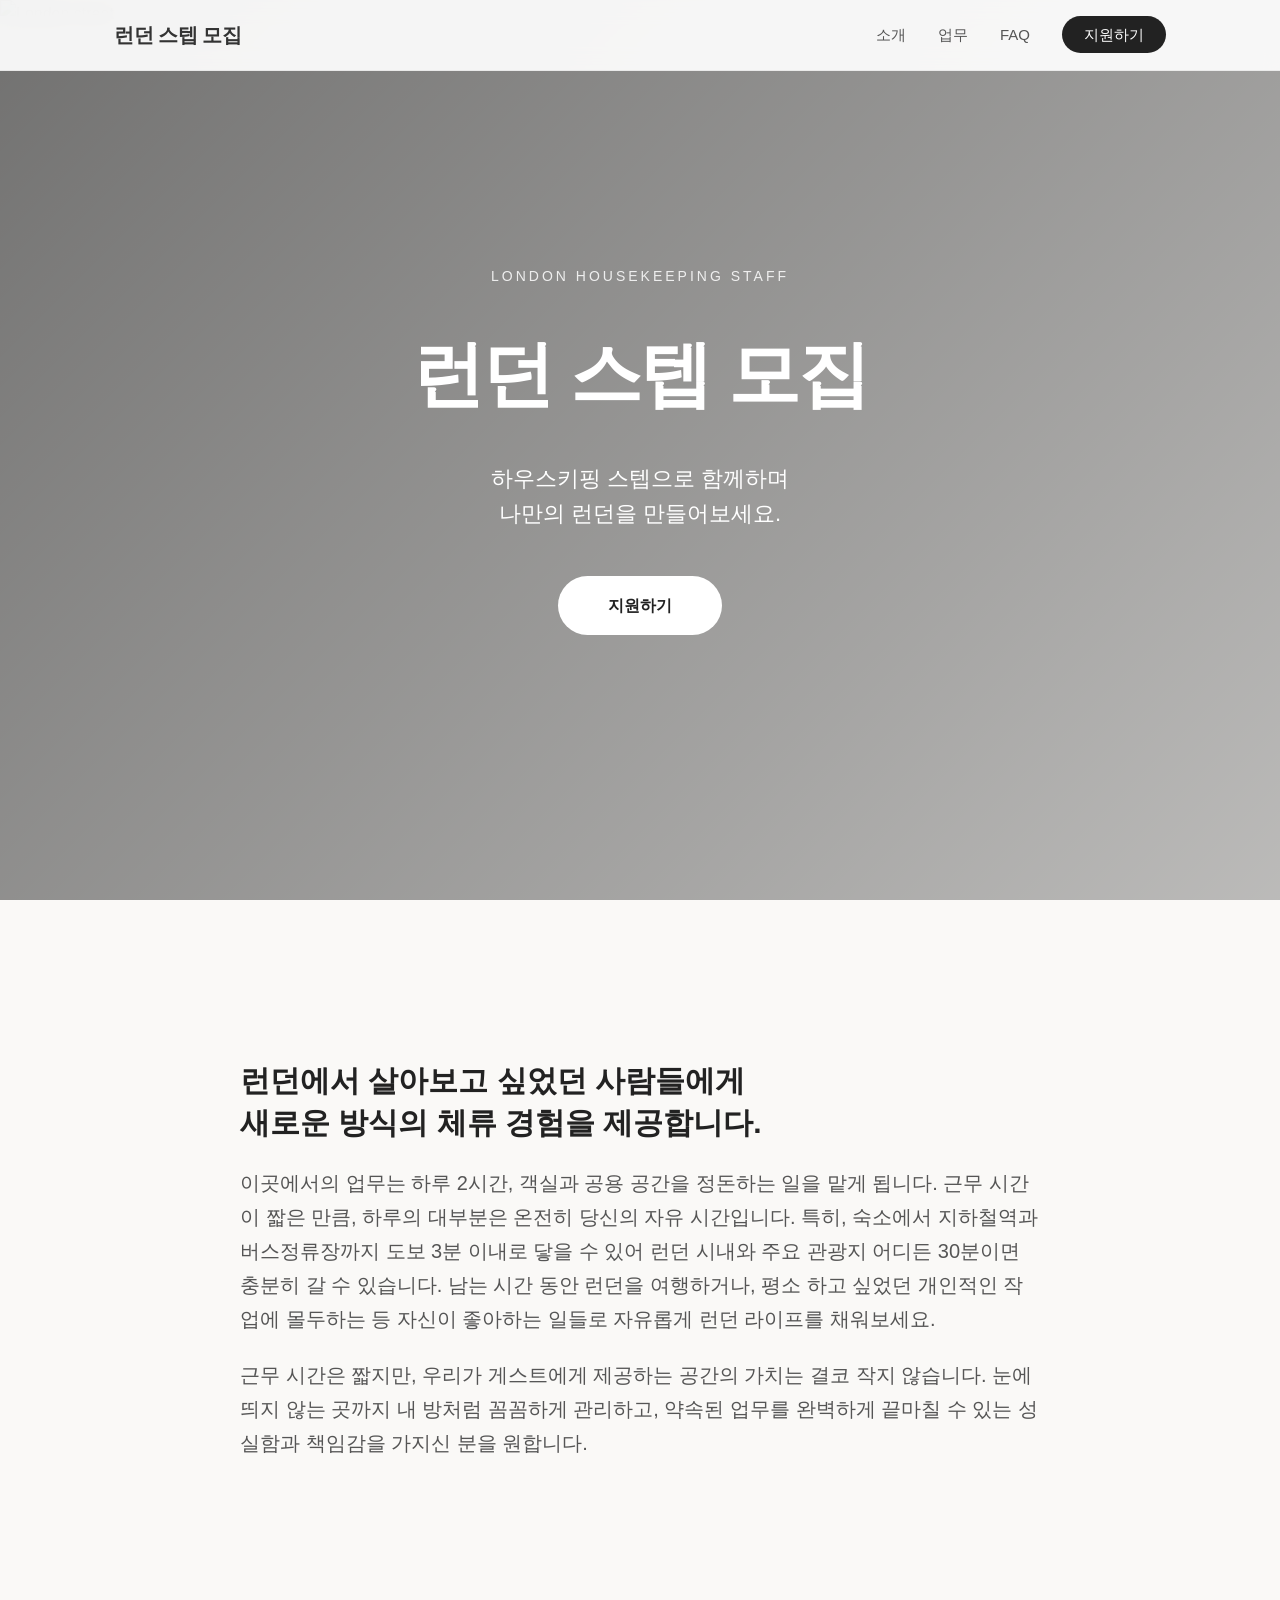
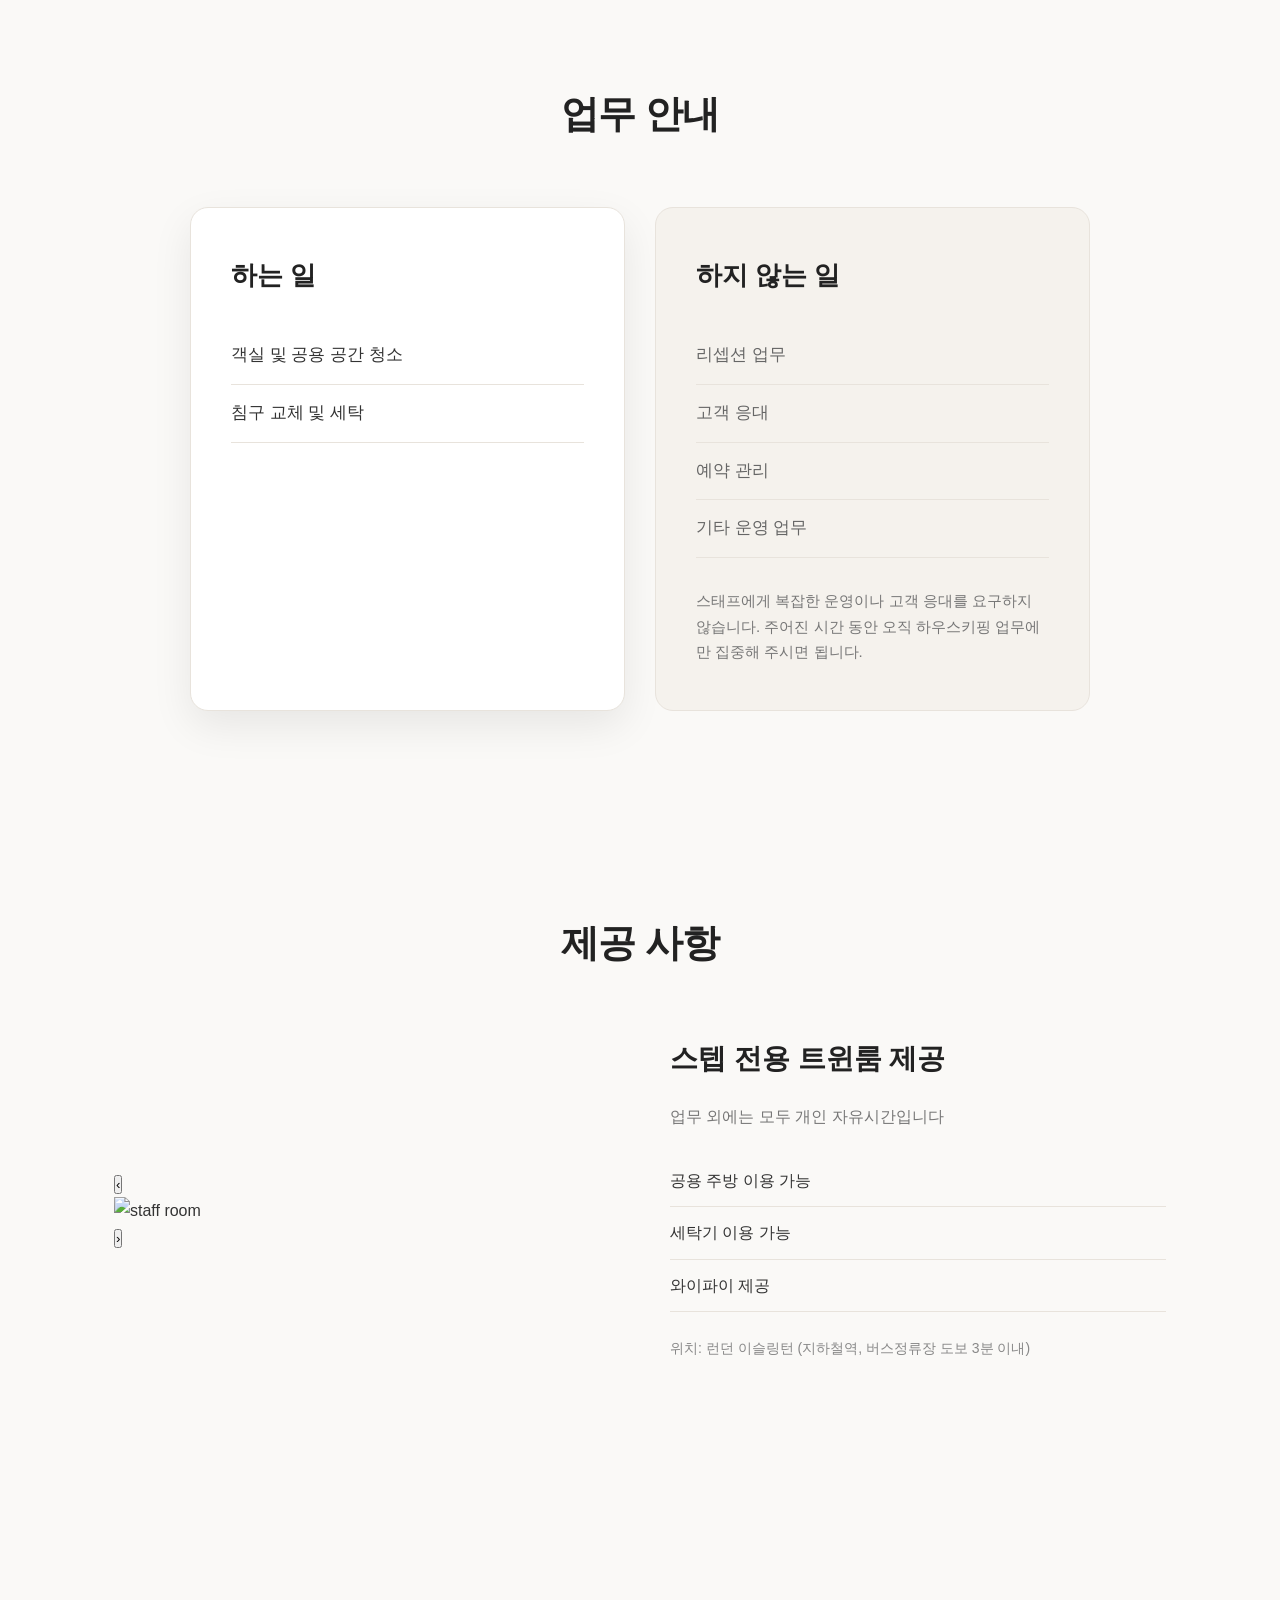
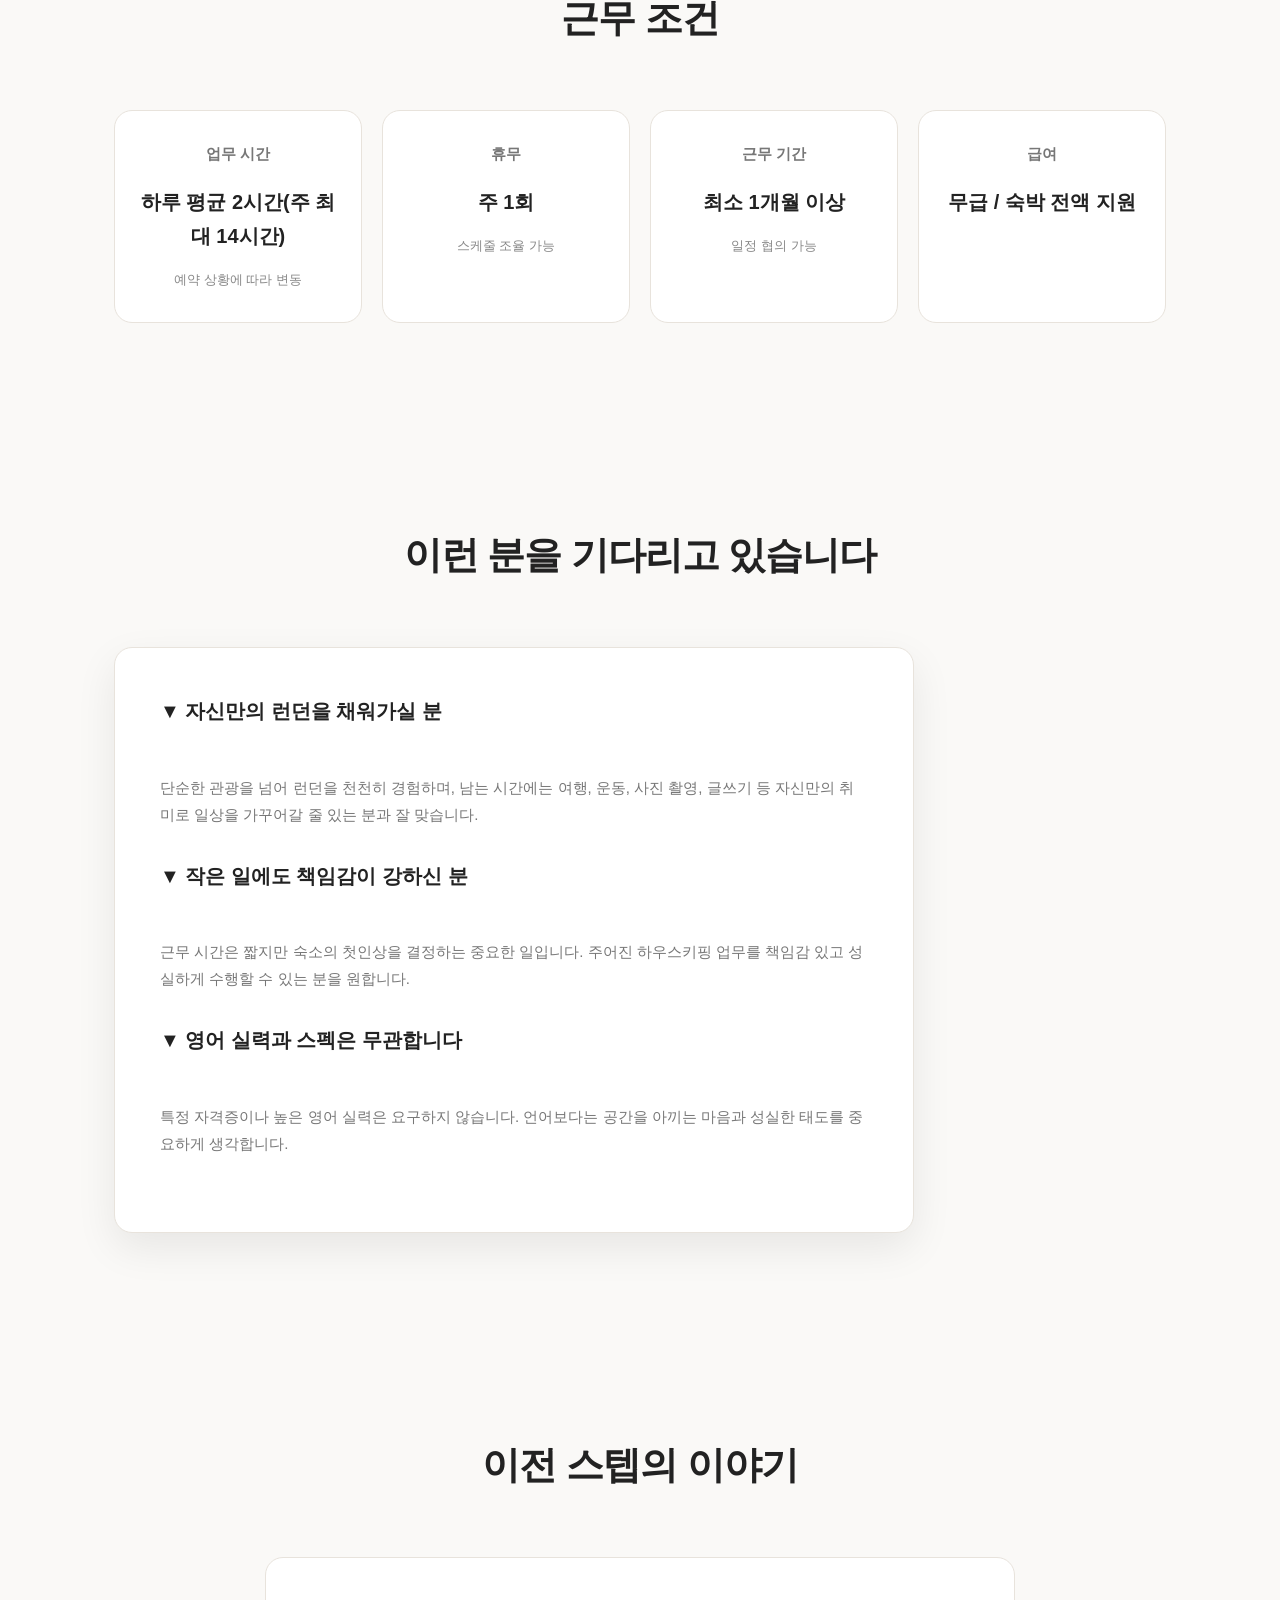
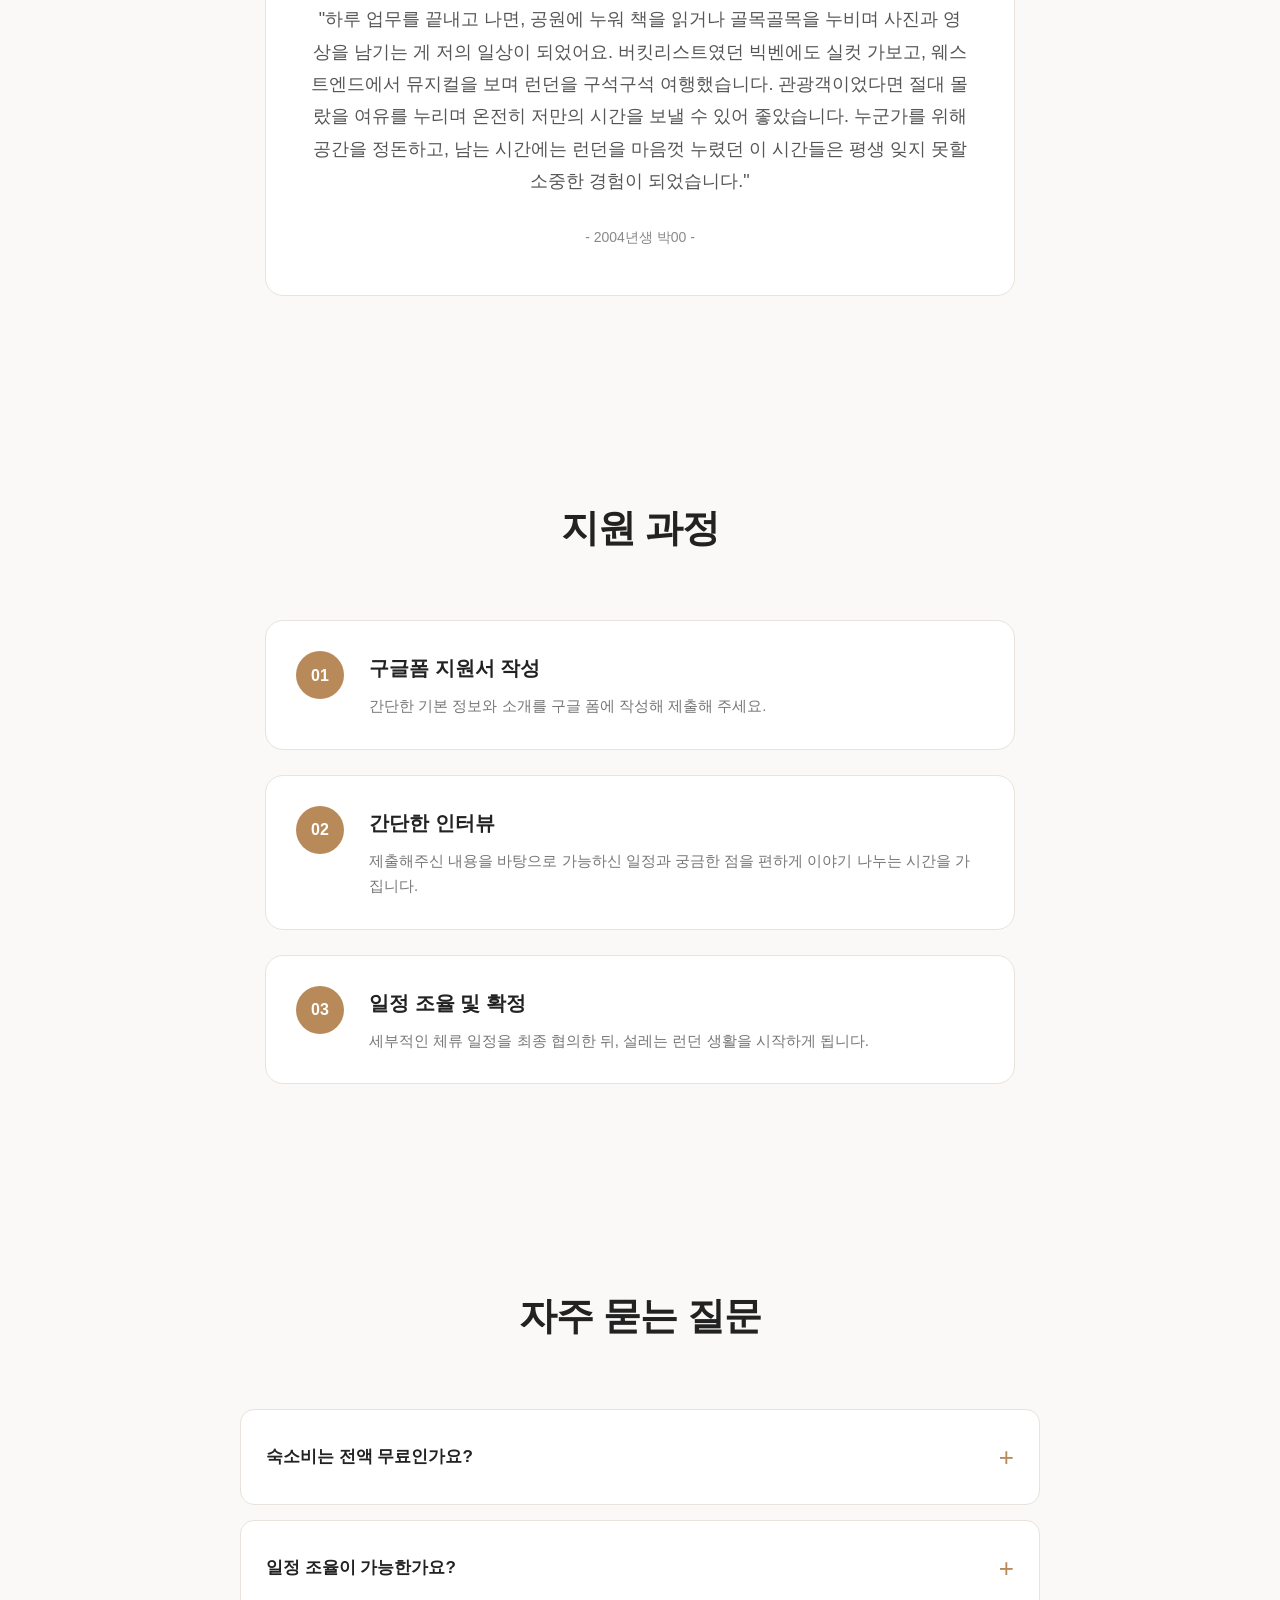
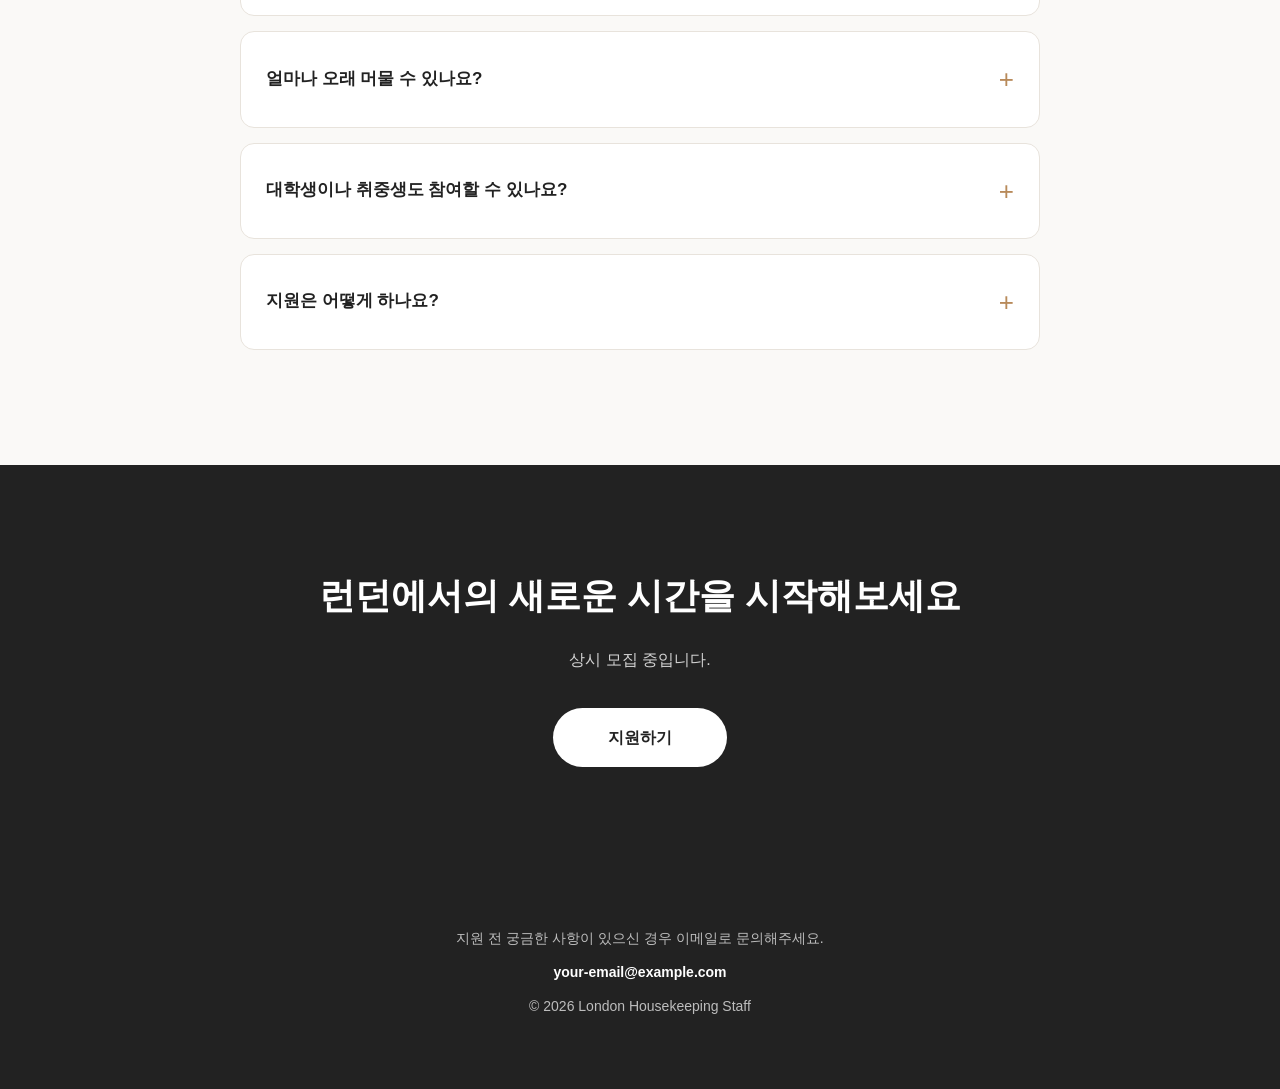
==== index.html @ 0bf5c9ce "Update index.html" ====
<!DOCTYPE html>
<html lang="ko">

<head>
    <meta charset="UTF-8">
    <meta name="viewport" content="width=device-width, initial-scale=1.0">

    <title>런던 스텝 모집 | London Housekeeping Staff</title>

    <meta name="description" content="런던 하우스키핑 스텝 모집. 숙박 걱정 없이 런던에서 살아가는 경험을 만들어보세요.">

    <link rel="stylesheet" href="styles.css">
</head>


<body>


<!-- Navigation -->
<nav class="navbar">

    <div class="nav-container">

        <div class="nav-logo">
            런던 스텝 모집
        </div>


        <ul class="nav-menu">

            <li>
                <a href="#about" class="nav-link">
                    소개
                </a>
            </li>

            <li>
                <a href="#work" class="nav-link">
                    업무
                </a>
            </li>

            <li>
                <a href="#faq" class="nav-link">
                    FAQ
                </a>
            </li>

            <li>
                <a href="#apply" class="nav-link cta-link">
                    지원하기
                </a>
            </li>

        </ul>

    </div>

</nav>





<!-- Hero Section -->

<section class="hero">


    <img 
        class="hero-image"
        src="https://images.unsplash.com/photo-1513635269975-59663e0ac1ad?auto=format&fit=crop&w=2000&q=80"
        alt="London street">


    <div class="hero-overlay"></div>


    <div class="hero-content">


        <p class="hero-label">
            LONDON HOUSEKEEPING STAFF
        </p>


        <h1 class="hero-title">
            런던 스텝 모집
        </h1>


        <p class="hero-subtitle">
            하우스키핑 스텝으로 함께하며<br>
            나만의 런던을 만들어보세요.
        </p>


        <a href="#apply" class="hero-button">
            지원하기
        </a>


    </div>


</section>







<!-- About Section -->

<section class="section about" id="about">


    <div class="container">


        <h2 class="section-title">
            
        </h2>


        <div class="about-text">


            <p>
                런던에서 살아보고 싶었던 사람들에게<br>
                새로운 방식의 체류 경험을 제공합니다.
            </p>


            <p>
                이곳에서의 업무는 하루 2시간, 객실과 공용 공간을 정돈하는 일을 맡게 됩니다. 근무 시간이 짧은 만큼, 하루의 대부분은 온전히 당신의 자유 시간입니다. 특히, 숙소에서 지하철역과 버스정류장까지 도보 3분 이내로 닿을 수 있어 런던 시내와 주요 관광지 어디든 30분이면 충분히 갈 수 있습니다. 남는 시간 동안 런던을 여행하거나, 평소 하고 싶었던 개인적인 작업에 몰두하는 등 자신이 좋아하는 일들로 자유롭게 런던 라이프를 채워보세요.
            </p>


            <p>
                근무 시간은 짧지만, 우리가 게스트에게 제공하는 공간의 가치는 결코 작지 않습니다. 눈에 띄지 않는 곳까지 내 방처럼 꼼꼼하게 관리하고, 약속된 업무를 완벽하게 끝마칠 수 있는 성실함과 책임감을 가지신 분을 원합니다.
            </p>


        </div>


    </div>


</section>





<!-- Work Section -->

<section class="section work" id="work">


    <div class="container">


        <h2 class="section-title">
            업무 안내
        </h2>



        <div class="work-compare">



            <!-- What you do -->


            <div class="work-box work-do">


                <h3>
                    하는 일
                </h3>


                <ul>


                    <li>
                        객실 및 공용 공간 청소
                    </li>


                    <li>
                        침구 교체 및 세탁
                    </li>


                </ul>




            </div>

           


            <!-- What you don't do -->


            <div class="work-box work-not">


                <h3>
                    하지 않는 일
                </h3>


                <ul>


                    <li>
                        리셉션 업무
                    </li>


                    <li>
                        고객 응대
                    </li>


                    <li>
                        예약 관리
                    </li>


                    <li>
                        기타 운영 업무
                    </li>


                </ul>


                <p class="work-description">
                    스태프에게 복잡한 운영이나 고객 응대를 요구하지 않습니다. 주어진 시간 동안 오직 하우스키핑 업무에만 집중해 주시면 됩니다.
                </p>


            </div>



        </div>



    </div>



</section>
<!-- Accommodation Section -->

<section class="section accommodation">


    <div class="container">


        <h2 class="section-title">
            제공 사항
        </h2>


        <div class="accommodation-content">


<div class="accommodation-slider">

<button class="slider-btn prev">
‹
</button>


<img 
id="room-image"
src="사진1"
alt="staff room">


<button class="slider-btn next">
›
</button>


</div>



            <div class="accommodation-info">


                <h3>
                    스텝 전용 트윈룸 제공
                </h3>


                <p>
                    업무 외에는 모두 개인 자유시간입니다
                </p>


                <ul>

                    <li>
                        공용 주방 이용 가능
                    </li>

                    <li>
                         세탁기 이용 가능
                    </li>

                    <li>
                         와이파이 제공
                    </li>

                
                </ul>


                <p class="location">
                    위치: 런던 이슬링턴
                    (지하철역, 버스정류장 도보 3분 이내)
                </p>


            </div>


        </div>


    </div>


</section>







<!-- Condition Section -->

<section class="section conditions">


    <div class="container">


        <h2 class="section-title">
            근무 조건
        </h2>


        <div class="condition-grid">



            <div class="condition-card">

                <h3>
                    업무 시간
                </h3>

                <p>
                    하루 평균 2시간(주 최대 14시간)
                </p>

                <span>
                    예약 상황에 따라 변동
                </span>

            </div>





            <div class="condition-card">

                <h3>
                    휴무
                </h3>

                <p>
                    주 1회
                </p>

                <span>
                    스케줄 조율 가능
                </span>

            </div>





            <div class="condition-card">

                <h3>
                   근무 기간
                </h3>

                <p>
                    최소 1개월 이상
                </p>

                <span>
                    일정 협의 가능
                </span>

            </div>





           





            <div class="condition-card">

                <h3>
                    급여
                </h3>

                <p>
                    무급 / 숙박 전액 지원
                </p>

                <span>
                
                </span>

            </div>



        </div>


    </div>


</section>








<!-- People Section -->

<section class="section people">


    <div class="container">


        <h2 class="section-title">
            이런 분을 기다리고 있습니다
        </h2>



 <div class="people-box">

    <p>
        <strong>▼ 자신만의 런던을 채워가실 분</strong><br>
        <span class="small-text">
            단순한 관광을 넘어 런던을 천천히 경험하며, 남는 시간에는 여행, 운동, 사진 촬영, 글쓰기 등 자신만의 취미로 일상을 가꾸어갈 줄 있는 분과 잘 맞습니다.
        </span>
    </p>


    <p>
        <strong>▼ 작은 일에도 책임감이 강하신 분</strong><br>
        <span class="small-text">
            근무 시간은 짧지만 숙소의 첫인상을 결정하는 중요한 일입니다. 주어진 하우스키핑 업무를 책임감 있고 성실하게 수행할 수 있는 분을 원합니다.
        </span>
    </p>


    <p>
        <strong>▼ 영어 실력과 스펙은 무관합니다</strong><br>
        <span class="small-text">
            특정 자격증이나 높은 영어 실력은 요구하지 않습니다. 언어보다는 공간을 아끼는 마음과 성실한 태도를 중요하게 생각합니다.
        </span>
    </p>

</div>


</section>







<!-- Review Section -->

<section class="section review">


    <div class="container">


        <h2 class="section-title">
            이전 스텝의 이야기
        </h2>



        <div class="review-card">


            <p>
              "하루 업무를 끝내고 나면, 공원에 누워 책을 읽거나 골목골목을 누비며 사진과 영상을 남기는 게 저의 일상이 되었어요.

버킷리스트였던 빅벤에도 실컷 가보고, 웨스트엔드에서 뮤지컬을 보며 런던을 구석구석 여행했습니다. 관광객이었다면 절대 몰랐을 여유를 누리며 온전히 저만의 시간을 보낼 수 있어 좋았습니다.

누군가를 위해 공간을 정돈하고, 남는 시간에는 런던을 마음껏 누렸던 이 시간들은 평생 잊지 못할 소중한 경험이 되었습니다."
            </p>


            <span>
                - 2004년생 박00 -
            </span>


        </div>


    </div>


</section>







<!-- Process Section -->

<section class="section process">


    <div class="container">


        <h2 class="section-title">
            지원 과정
        </h2>



        <div class="process-grid">



            <div class="process-card">


                <span>
                    01
                </span>
                <div class="process-content">



                <h3>
                    구글폼 지원서 작성
                </h3>


                <p>
                    간단한 기본 정보와 소개를 구글 폼에 작성해 제출해 주세요.
                </p>


            </div>
    </div>





            <div class="process-card">


                <span>
                    02
                </span>
                 <div class="process-content">


                <h3>
                    간단한 인터뷰 
                </h3>


                <p>
                    제출해주신 내용을 바탕으로 가능하신 일정과 궁금한 점을 편하게 이야기 나누는 시간을 가집니다.
                </p>


            </div>
            </div>
                





            <div class="process-card">


                <span>
                    03
                </span>
                 <div class="process-content">


                <h3>
                    일정 조율 및 확정
                </h3>


                <p>
                    세부적인 체류 일정을 최종 협의한 뒤, 설레는 런던 생활을 시작하게 됩니다.
                </p>


            </div>
        </div>


    </div>


</section>








<!-- FAQ Section -->

<section class="section faq" id="faq">


    <div class="container">


        <h2 class="section-title">
            자주 묻는 질문
        </h2>



        <div class="faq-container">



            <div class="faq-item">

                <div class="faq-question">

                    <h3>
                        숙소비는 전액 무료인가요?
                    </h3>

                    <span>
                        +
                    </span>

                </div>


                <div class="faq-answer">

                    <p>
                        네 숙박비와 공과감은 전액 무료이며, 이와 관련된 추가 비용은 발생하지 않습니다.
                    </p>

                </div>

            </div>






            <div class="faq-item">

                <div class="faq-question">

                    <h3>
                        일정 조율이 가능한가요?
                    </h3>

                    <span>
                        +
                    </span>

                </div>


                <div class="faq-answer">

                    <p>
                        가능합니다.
                        간단한 인터뷰 과정에서 논의될 예정입니다.
                    </p>

                </div>

            </div>






            <div class="faq-item">

                <div class="faq-question">

                    <h3>
                        얼마나 오래 머물 수 있나요?
                    </h3>

                    <span>
                        +
                    </span>

                </div>


                <div class="faq-answer">

                    <p>
                        최소 1개월 이상이며,
                        일정에 따라 협의 가능합니다.
                    </p>

                </div>

            </div>






            <div class="faq-item">

                <div class="faq-question">

                    <h3>
                        대학생이나 취중생도 참여할 수 있나요?
                    </h3>

                    <span>
                        +
                    </span>

                </div>


                <div class="faq-answer">

                    <p>
                        네, 영국을 방문하는 것에 문제가 없는 사람이면 모두 가능합니다.
                    </p>

                </div>

            </div>






            <div class="faq-item">

                <div class="faq-question">

                    <h3>
                        지원은 어떻게 하나요?
                    </h3>

                    <span>
                        +
                    </span>

                </div>


                <div class="faq-answer">

                    <p>
                        구글폼 작성 후 간단한 인터뷰를 진행합니다.
                    </p>

                </div>

            </div>



        </div>


    </div>


</section>








<!-- Apply Section -->

<section class="section apply" id="apply">


    <div class="container">


        <h2>
            런던에서의 새로운 시간을 시작해보세요
        </h2>


        <p>
            상시 모집 중입니다.
        </p>


        <a href="구글폼링크" class="apply-button">
            지원하기
        </a>


    </div>


</section>








<!-- Contact Footer -->


<footer class="footer">


    <div class="container">


        <p>
            지원 전 궁금한 사항이 있으신 경우
            이메일로 문의해주세요.
        </p>


        <p class="email">
            your-email@example.com
        </p>


        <p class="copyright">
            © 2026 London Housekeeping Staff
        </p>


    </div>


</footer>




<script src="script.js"></script>


</body>

</html>
---- styles.css ----
/* =====================
   ROOT
===================== */

:root {

    --primary:#222222;
    --secondary:#ffffff;
    --background:#faf9f7;
    --text:#333333;
    --text-light:#777777;

    --accent:#b88a5a;
    --accent-light:#eadbc9;

    --border:#e8e3dc;

    --radius:18px;

    --shadow:
    0 15px 40px rgba(0,0,0,0.08);

    --container:1100px;

}



* {

    margin:0;
    padding:0;
    box-sizing:border-box;

}



html {

    scroll-behavior:smooth;

}



body {

    font-family:
    "Pretendard",
    "Noto Sans KR",
    Arial,
    sans-serif;

    color:var(--text);

    background:var(--background);

    line-height:1.7;

}



img {

    width:100%;

    display:block;

}



a {

    text-decoration:none;

    color:inherit;

}



ul {

    list-style:none;

}







/* =====================
   CONTAINER
===================== */


.container {

    width:100%;

    max-width:var(--container);

    margin:auto;

    padding:
    0 24px;

}



.section {

    padding:
    100px 0;

}







/* =====================
   NAVIGATION
===================== */


.navbar {

    position:fixed;

    top:0;

    left:0;

    width:100%;

    z-index:1000;

    background:
    rgba(255,255,255,0.92);

    backdrop-filter:
    blur(10px);

    border-bottom:
    1px solid rgba(0,0,0,0.05);

}



.nav-container {

    max-width:var(--container);

    margin:auto;

    padding:
    18px 24px;

    display:flex;

    justify-content:space-between;

    align-items:center;

}



.nav-logo {

    font-size:
    20px;

    font-weight:
    700;

    letter-spacing:-0.5px;

}



.nav-menu {

    display:flex;

    align-items:center;

    gap:32px;

}



.nav-link {

    font-size:
    15px;

    color:#555;

}



.cta-link {

    background:
    var(--primary);

    color:white;

    padding:
    10px 22px;

    border-radius:
    30px;

}







/* =====================
   HERO
===================== */


.hero {

    height:
    100vh;

    min-height:
    650px;

    position:relative;

    display:flex;

    align-items:center;

    justify-content:center;

    overflow:hidden;

}



.hero-image {

    position:absolute;

    inset:0;

    object-fit:cover;

}



.hero-overlay {

    position:absolute;

    inset:0;

    background:
    linear-gradient(
    135deg,
    rgba(0,0,0,0.55),
    rgba(0,0,0,0.25)
    );

}



.hero-content {

    position:relative;

    z-index:2;

    text-align:center;

    color:white;

    max-width:800px;

    padding:0 20px;

    animation:
    fadeUp 1s ease;

}



.hero-label {

    font-size:
    14px;

    letter-spacing:
    3px;

    margin-bottom:
    25px;

    opacity:
    .85;

}



.hero-title {

    font-size:
    clamp(42px,6vw,72px);

    font-weight:
    800;

    letter-spacing:
    -2px;

    margin-bottom:
    25px;

}



.hero-subtitle {

    font-size:
    22px;

    line-height:
    1.6;

    margin-bottom:
    45px;

}



.hero-button {

    display:inline-block;

    background:white;

    color:#222;

    padding:
    16px 50px;

    border-radius:
    40px;

    font-weight:
    700;

}



.hero-button:hover {

    transform:
    translateY(-3px);

}







/* =====================
   SECTION TITLE
===================== */


.section-title {

    text-align:center;

    font-size:
    38px;

    letter-spacing:
    -1px;

    margin-bottom:
    60px;

    color:var(--primary);

}







/* =====================
   ABOUT
===================== */


.about {

    text-align:left;

}



.about-text {

    max-width:
    800px;

    margin:auto;

}



.about-text p {

    font-size:
    20px;

    margin-bottom:
    22px;

    color:#555;

}



.about-text p:first-child {

    font-size:
    30px;

    font-weight:
    700;

    color:
    var(--primary);
    line-height:1.4;

}







/* =====================
   ANIMATION
===================== */


.hidden {

    opacity:0;

    transform:
    translateY(30px);

}



.show {

    opacity:1;

    transform:
    translateY(0);

}



@keyframes fadeUp {

    from {

        opacity:0;

        transform:
        translateY(25px);

    }


    to {

        opacity:1;

        transform:
        translateY(0);

    }

}

/* =====================
   WORK SECTION
===================== */

.work-compare {

    display:grid;

    grid-template-columns:1fr 1fr;

    gap:30px;

    max-width:900px;

    margin:0 auto;

}


.work-box {

    padding:45px 40px;

    border-radius:var(--radius);

    background:white;

    border:1px solid var(--border);

}


.work-box h3 {

    font-size:26px;

    margin-bottom:30px;

    color:var(--primary);

}


.work-box ul {

    margin-bottom:30px;

}


.work-box li {

    padding:14px 0;

    font-size:17px;

    border-bottom:1px solid var(--border);

}


.work-description {

    color:var(--text-light);

    font-size:15px;

}


/* 하는 일 */

.work-do {

    box-shadow:var(--shadow);

}


/* 하지 않는 일 */

.work-not {

    background:#f5f2ed;

}



.work-not li {

    color:#666;

}





/* =====================
   BENEFITS SECTION
===================== */


.benefit-grid {

    display:grid;

    grid-template-columns:repeat(3,1fr);

    gap:25px;

    max-width:1000px;

    margin:auto;

}



.benefit-card {

    background:white;

    padding:35px 30px;

    border-radius:var(--radius);

    border:1px solid var(--border);

    transition:.3s ease;

}



.benefit-card:hover {

    transform:translateY(-5px);

    box-shadow:var(--shadow);

}



.benefit-card h3 {

    font-size:22px;

    margin-bottom:15px;

    color:var(--primary);

}



.benefit-card p {

    color:var(--text-light);

    font-size:15px;

}





/* =====================
   ACCOMMODATION
===================== */


.accommodation-content {

    display:grid;

    grid-template-columns:1fr 1fr;

    gap:60px;

    align-items:center;

}



.accommodation-image {

    overflow:hidden;

    border-radius:var(--radius);

}



.accommodation-image img {

    aspect-ratio:1/0.8;

    object-fit:cover;

}



.accommodation-info h3 {

    font-size:28px;

    margin-bottom:20px;

    color:var(--primary);

}



.accommodation-info p {

    color:var(--text-light);

    margin-bottom:25px;

}



.accommodation-info ul li {

    padding:12px 0;

    border-bottom:1px solid var(--border);

    font-size:16px;

}



.accommodation-info .location {

    margin-top:25px;

    font-size:14px;

    color:#888;

}





/* =====================
   CONDITIONS
===================== */


.condition-grid {

    display:grid;

    grid-template-columns:repeat(4,1fr);

    gap:20px;

}



.condition-card {

    background:white;

    border:1px solid var(--border);

    border-radius:var(--radius);

    padding:30px 20px;

    text-align:center;

}



.condition-card h3 {

    font-size:15px;

    color:#777;

    margin-bottom:18px;

}



.condition-card p {

    font-size:20px;

    font-weight:700;

    color:var(--primary);

    margin-bottom:12px;

}



.condition-card span {

    font-size:13px;

    color:#888;

}
/* =====================
   PEOPLE SECTION
===================== */

.people {
    text-align:left;
}

.people-box {

    max-width:800px;

    margin:0;

    background:white;

    padding:45px;

    border-radius:var(--radius);

    border:1px solid var(--border);

    box-shadow:var(--shadow);

    text-align:left;

}


.people-box p {

    font-size:18px;

    margin-bottom:20px;

    color:#555;

}


.people-box .small {

    font-size:14px;

    color:#888;

}

.people-note {

    margin-top:35px;

    color:var(--text-light);

    font-size:15px;

}



@media(max-width:768px){


    .people-list p {

        padding:18px 20px;

        font-size:16px;

    }


}
/* =====================
   PEOPLE TEXT STYLE
===================== */

.people-box strong {

    display:block;

    font-size:20px;

    font-weight:700;

    color:var(--primary);

    margin-bottom:12px;

}


.people-box p {

    margin-bottom:30px;

    line-height:1.8;

}


.people-box .small-text {

    display:block;

    font-size:15px;

    color:var(--text-light);

    line-height:1.8;

}



@media(max-width:768px){


    .people-box strong {

        font-size:18px;

    }


    .people-box .small-text {

        font-size:14px;

    }


}




/* =====================
   MOBILE
===================== */


/* =====================
   MOBILE OPTIMIZATION
===================== */

@media(max-width:768px){


    /* 전체 여백 조정 */

    .section {

        padding:70px 0;

    }


    .container {

        padding:0 20px;

    }



    /* 네비게이션 */

    .nav-container {

        padding:15px 20px;

    }


    .nav-logo {

        font-size:17px;

    }


    .nav-menu {

        gap:12px;

    }


    .nav-link {

        display:none;

    }


    .cta-link {

        display:block;

        padding:9px 18px;

        font-size:14px;

    }




    /* HERO */

    .hero {

        min-height:600px;

        height:90vh;

    }


    .hero-content {

        padding:0 20px;

    }


    .hero-label {

        font-size:11px;

        letter-spacing:2px;

        margin-bottom:18px;

    }


    .hero-title {

        font-size:42px;

        letter-spacing:-1px;

        margin-bottom:20px;

    }


    .hero-subtitle {

        font-size:17px;

        line-height:1.6;

        margin-bottom:35px;

    }


    .hero-button {

        padding:14px 40px;

    }




    /* SECTION TITLE */

    .section-title {

        font-size:28px;

        margin-bottom:40px;

    }





    /* ABOUT */

    .about-text p {

        font-size:17px;

        margin-bottom:18px;

    }


    .about-text p:first-child {

        font-size:23px;

    }





    /* WORK */

    .work-compare {

        grid-template-columns:1fr;

        gap:20px;

    }


    .work-box {

        padding:30px 22px;

    }


    .work-box h3 {

        font-size:22px;

        margin-bottom:20px;

    }


    .work-box li {

        font-size:15px;

        padding:12px 0;

    }




    /* 제공사항 / 숙소 */

    .accommodation-content {

        grid-template-columns:1fr;

        gap:30px;

    }


    .accommodation-info h3 {

        font-size:23px;

    }


    .accommodation-info p {

        font-size:15px;

    }



    .accommodation-info ul li {

        font-size:15px;

    }




    /* 근무 조건 */

    .condition-grid {

        grid-template-columns:1fr;

        gap:15px;

    }


    .condition-card {

        padding:25px 20px;

    }


    .condition-card p {

        font-size:18px;

    }

   @media(max-width:768px){

    .about-text p:first-child {

        font-size:24px;

    }


    .people-box {

        padding:30px 25px;

    }

}




    /* 이런 분과 잘 맞아요 */

    .people-box {

        padding:30px 22px;

    }


    .people-box p {

        font-size:16px;

        margin-bottom:16px;

    }


    .people-box .small {

        font-size:13px;

    }




    /* 이전 스텝 이야기 */

    .review-card {

        padding:30px 22px;

    }


    .review-card p {

        font-size:15px;

    }





    /* 지원 과정 */

    .process-grid {

        gap:18px;

    }


    .process-card {

        padding:22px;

        gap:15px;

    }


    .process-card > span {

        width:38px;

        height:38px;

        font-size:12px;

    }


    .process-content h3 {

        font-size:17px;

    }


    .process-content p {

        font-size:14px;

    }





    /* FAQ */

    .faq-question {

        padding:18px;

    }


    .faq-question h3 {

        font-size:15px;

    }


    .faq-answer p {

        font-size:14px;

        padding:0 18px 18px;

    }





    /* 지원 */

    .apply h2 {

        font-size:26px;

    }


    .apply-button {

        padding:14px 45px;

    }





    /* FOOTER */

    .footer {

        padding:45px 0;

    }


}






/* =====================
   REVIEW
===================== */


.review-card {

    max-width:750px;

    margin:auto;

    background:white;

    padding:45px;

    border-radius:var(--radius);

    border:1px solid var(--border);

    text-align:center;

}



.review-card p {

    font-size:18px;

    line-height:1.8;

    color:#555;

    margin-bottom:25px;

}



.review-card span {

    color:#888;

    font-size:14px;

}





/* =====================
   PROCESS
===================== */


.process-grid {

    max-width:750px;

    margin:auto;

    display:flex;

    flex-direction:column;

    gap:25px;

}



.process-card {

    display:flex;

    align-items:flex-start;

    gap:25px;

    padding:30px;

    background:white;

    border:1px solid var(--border);

    border-radius:var(--radius);

}



.process-card > span {

    width:48px;

    height:48px;

    flex-shrink:0;

    border-radius:50%;

    background:var(--accent);

    color:white;

    display:flex;

    align-items:center;

    justify-content:center;

    font-weight:700;

}



.process-content h3 {

    font-size:20px;

    margin-bottom:8px;

    color:var(--primary);

}



.process-content p {

    color:var(--text-light);

    font-size:15px;

}





/* =====================
   FAQ
===================== */


.faq-container {

    max-width:800px;

    margin:auto;

}



.faq-item {

    background:white;

    border:1px solid var(--border);

    border-radius:14px;

    margin-bottom:15px;

    overflow:hidden;

}



.faq-question {

    display:flex;

    justify-content:space-between;

    align-items:center;

    padding:25px;

    cursor:pointer;

}



.faq-question h3 {

    font-size:17px;

    font-weight:600;

    color:var(--primary);

}



.faq-question span {

    font-size:26px;

    color:var(--accent);

    transition:.3s ease;

}



.faq-item.active .faq-question span {

    transform:rotate(45deg);

}



.faq-answer {

    max-height:0;

    overflow:hidden;

    transition:max-height .35s ease;

}



.faq-answer p {

    padding:0 25px 25px;

    color:var(--text-light);

    font-size:15px;

    line-height:1.7;

}



.faq-item.active .faq-answer {

    max-height:200px;

}





/* =====================
   APPLY
===================== */


.apply {

    background:#222;

    color:white;

    text-align:center;

}



.apply h2 {

    font-size:36px;

    margin-bottom:20px;

}



.apply p {

    margin-bottom:35px;

    color:rgba(255,255,255,.8);

}



.apply-button {

    display:inline-block;

    background:white;

    color:#222;

    padding:16px 55px;

    border-radius:40px;

    font-weight:700;

    transition:.3s ease;

}



.apply-button:hover {

    transform:translateY(-3px);

}





/* =====================
   FOOTER
===================== */


.footer {

    background:#222;

    color:white;

    text-align:center;

    padding:60px 0;

}



.footer p {

    color:rgba(255,255,255,.7);

    font-size:14px;

    margin-bottom:10px;

}



.footer .email {

    color:white;

    font-weight:600;

}





/* =====================
   MOBILE
===================== */


@media(max-width:768px){


    .people-list p {

        font-size:17px;

    }



    .review-card {

        padding:30px 22px;

    }



    .review-card p {

        font-size:16px;

    }



    .process-card {

        padding:22px;

        gap:16px;

    }



    .process-card > span {

        width:40px;

        height:40px;

        font-size:13px;

    }



    .process-content h3 {

        font-size:17px;

    }



    .faq-question {

        padding:20px;

    }



    .faq-question h3 {

        font-size:15px;

    }



    .apply h2 {

        font-size:28px;

    }


}
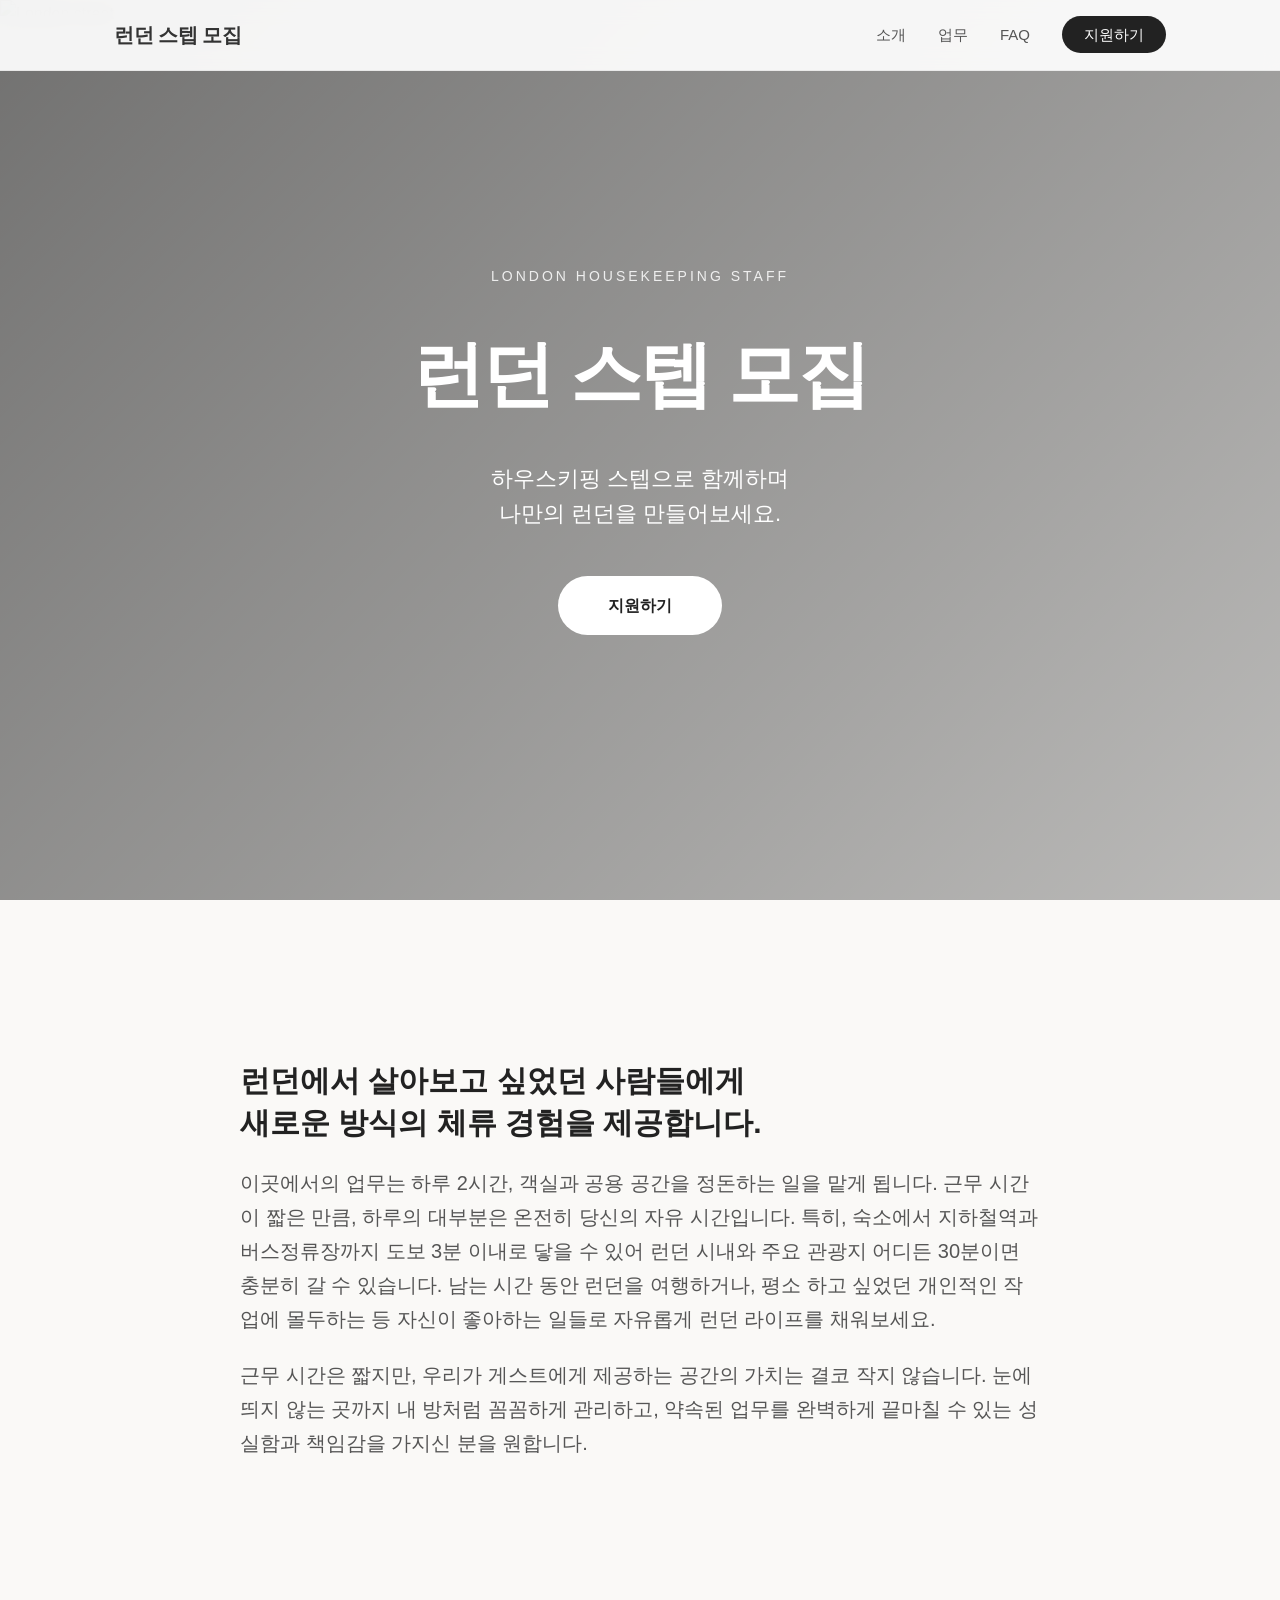
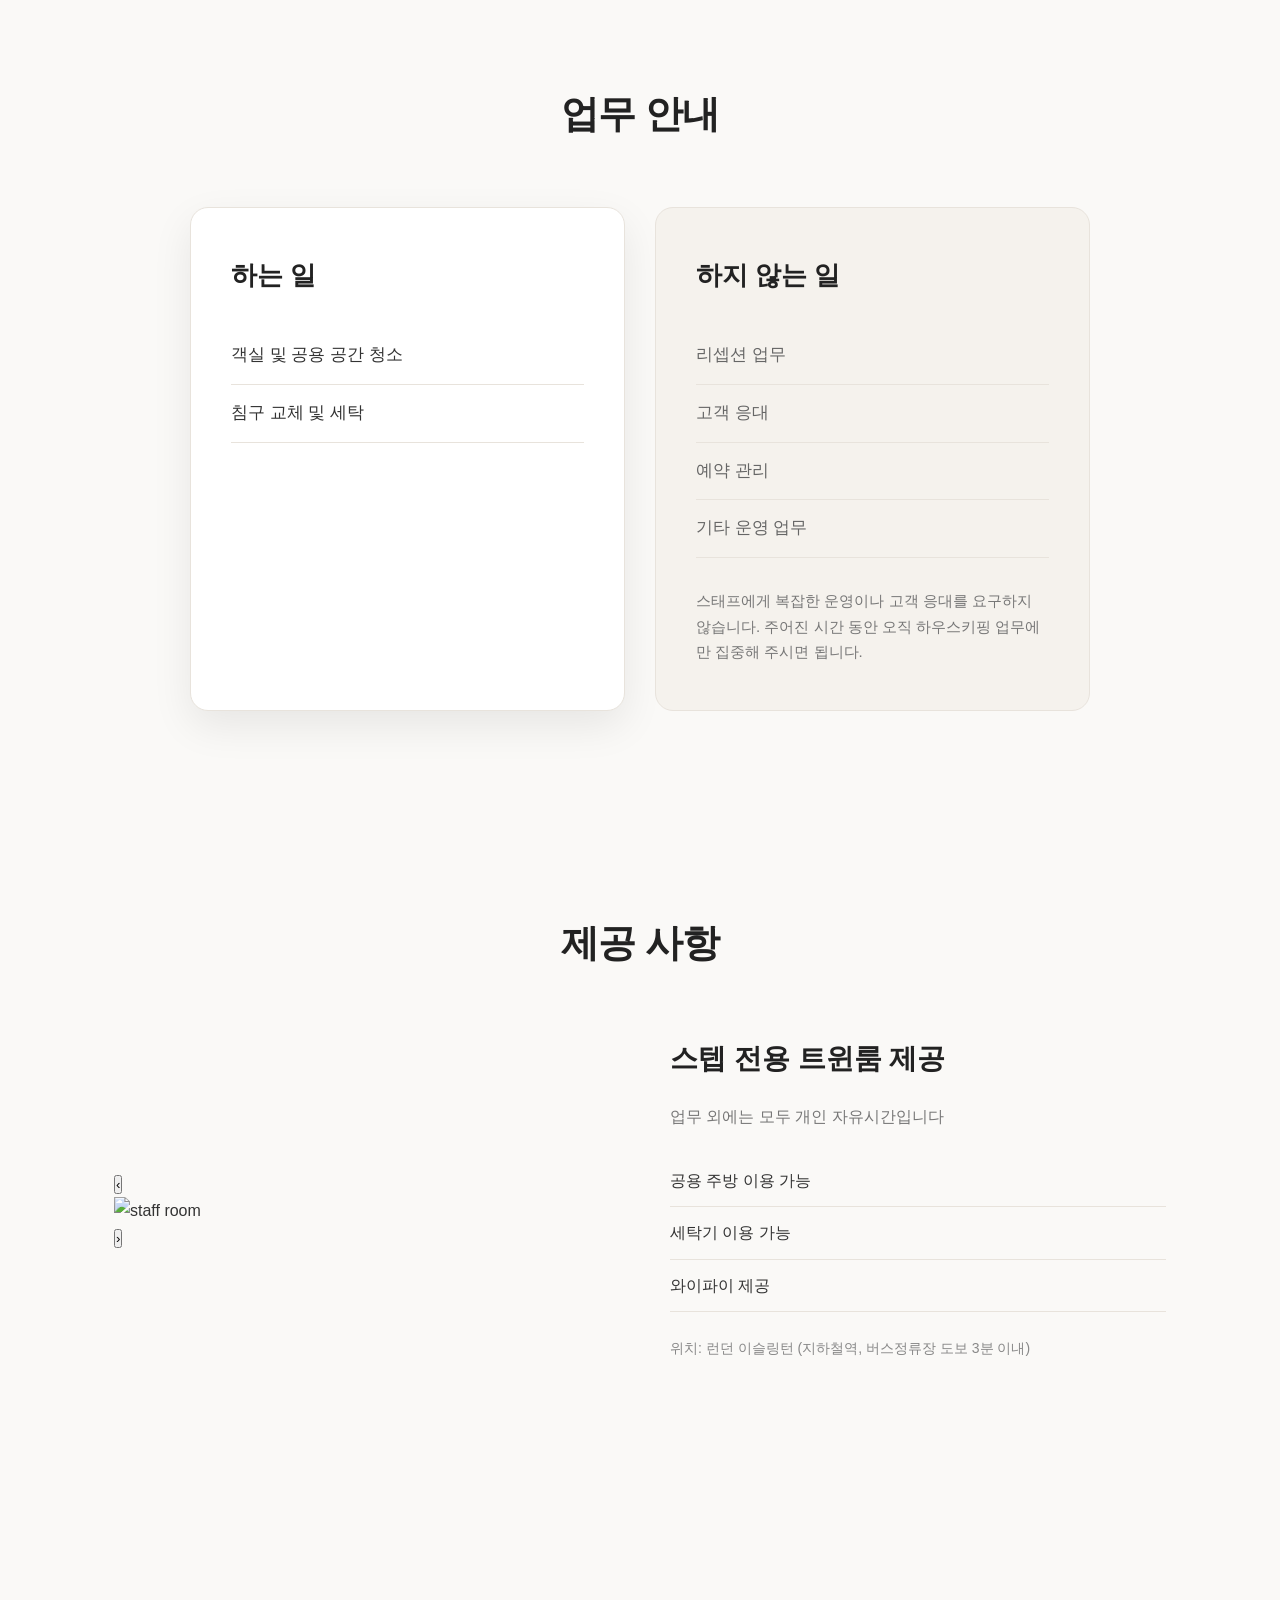
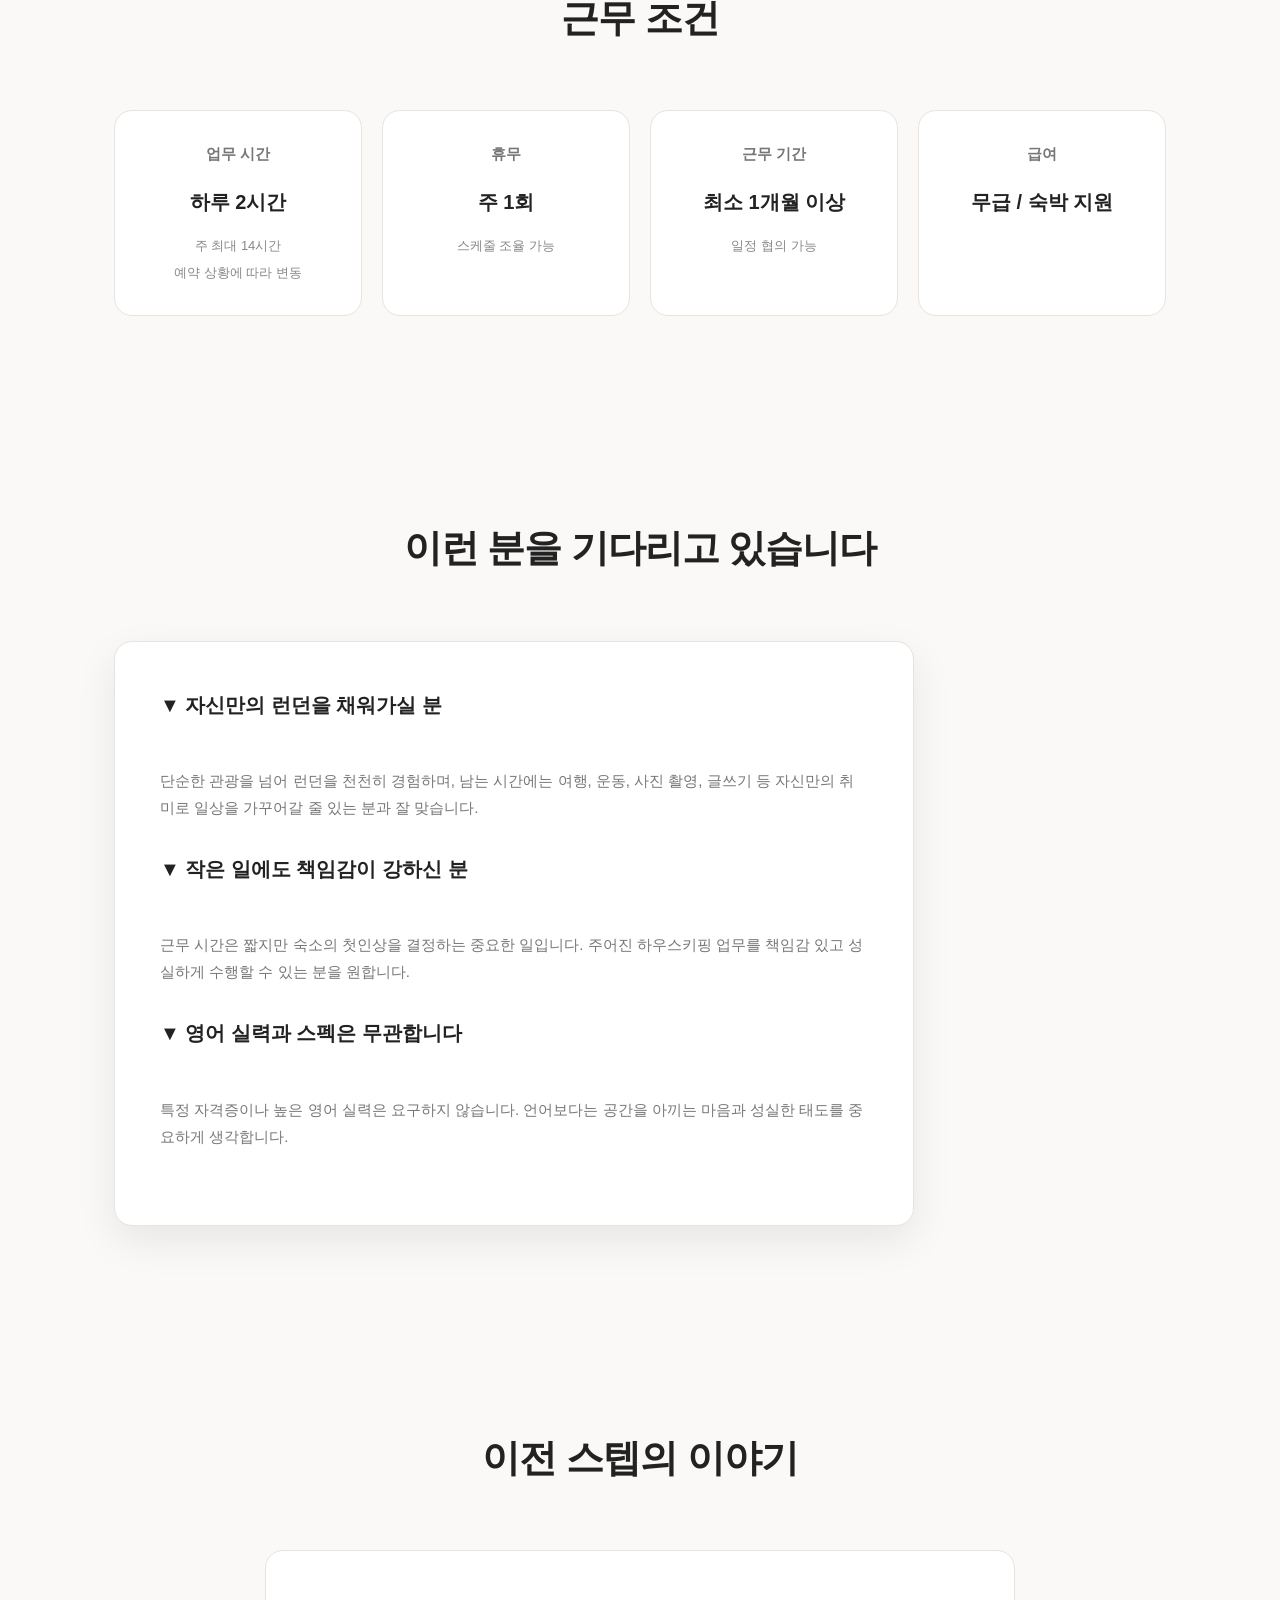
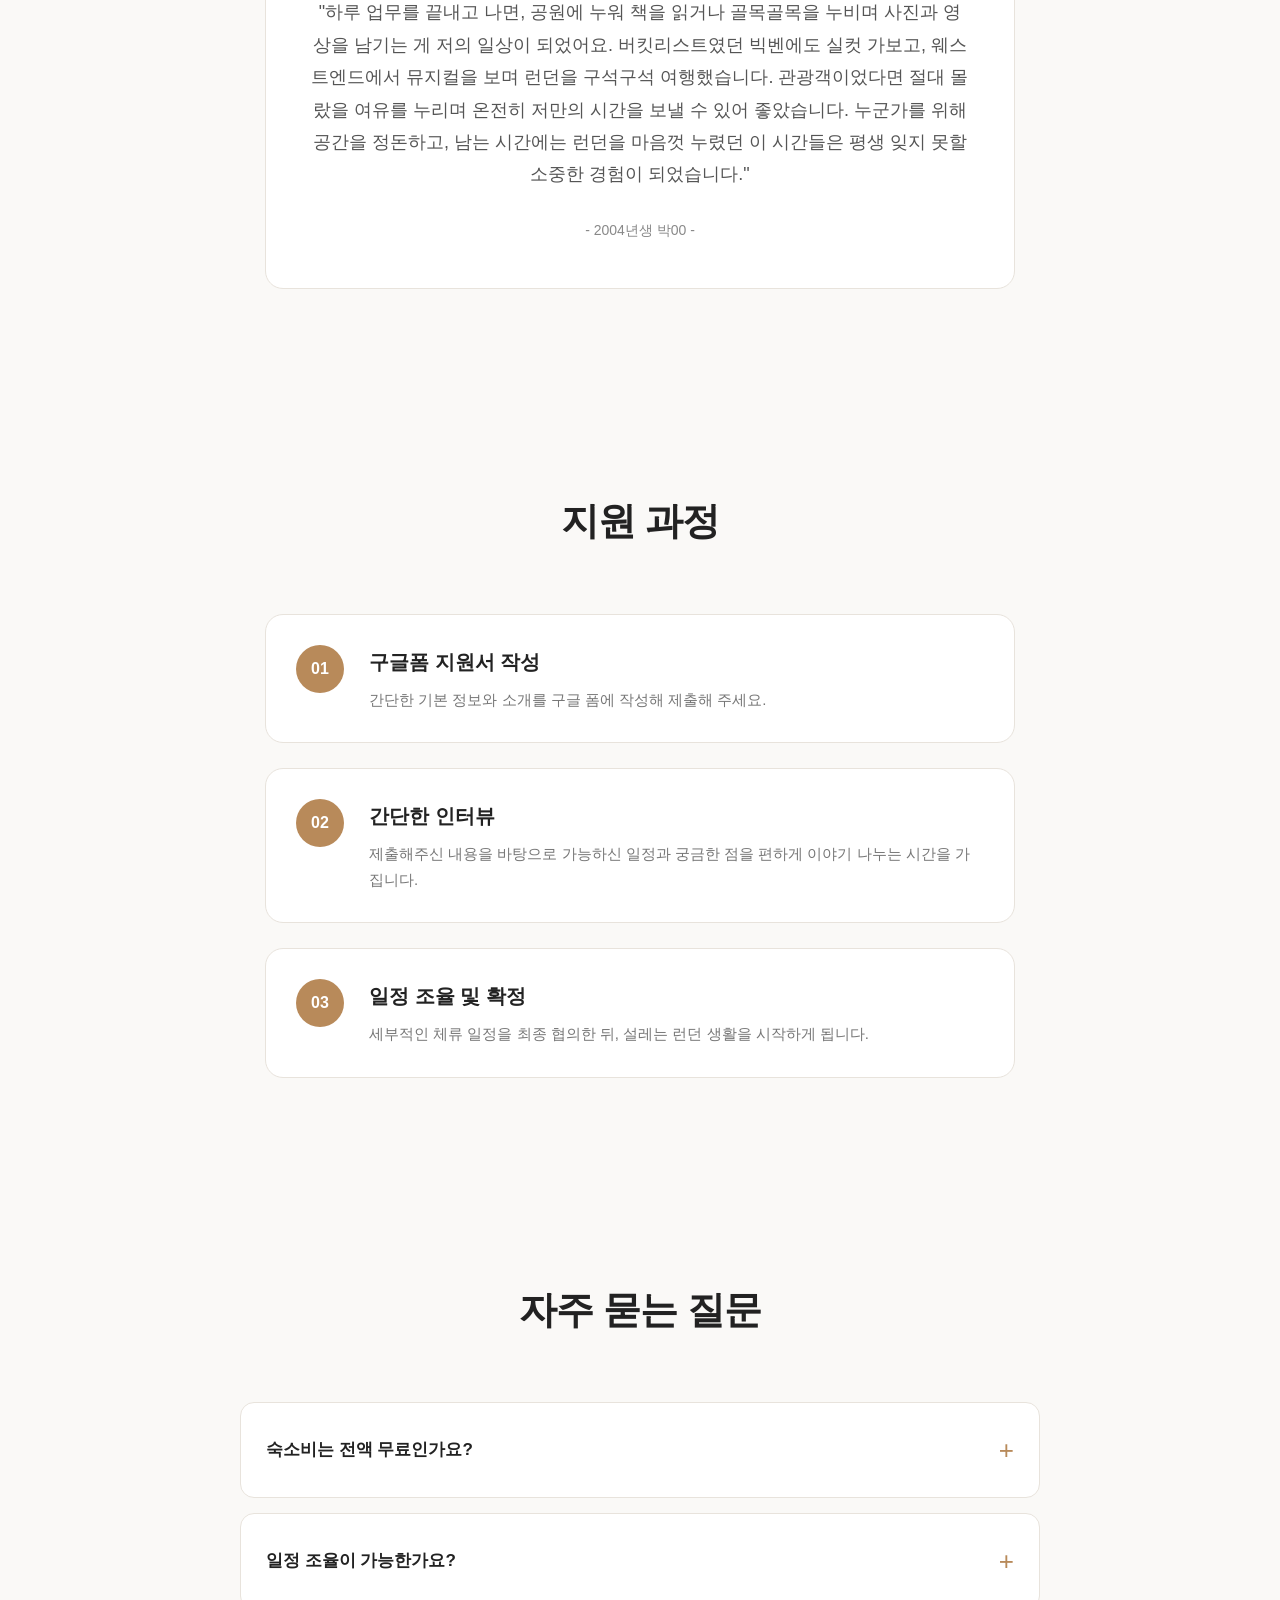
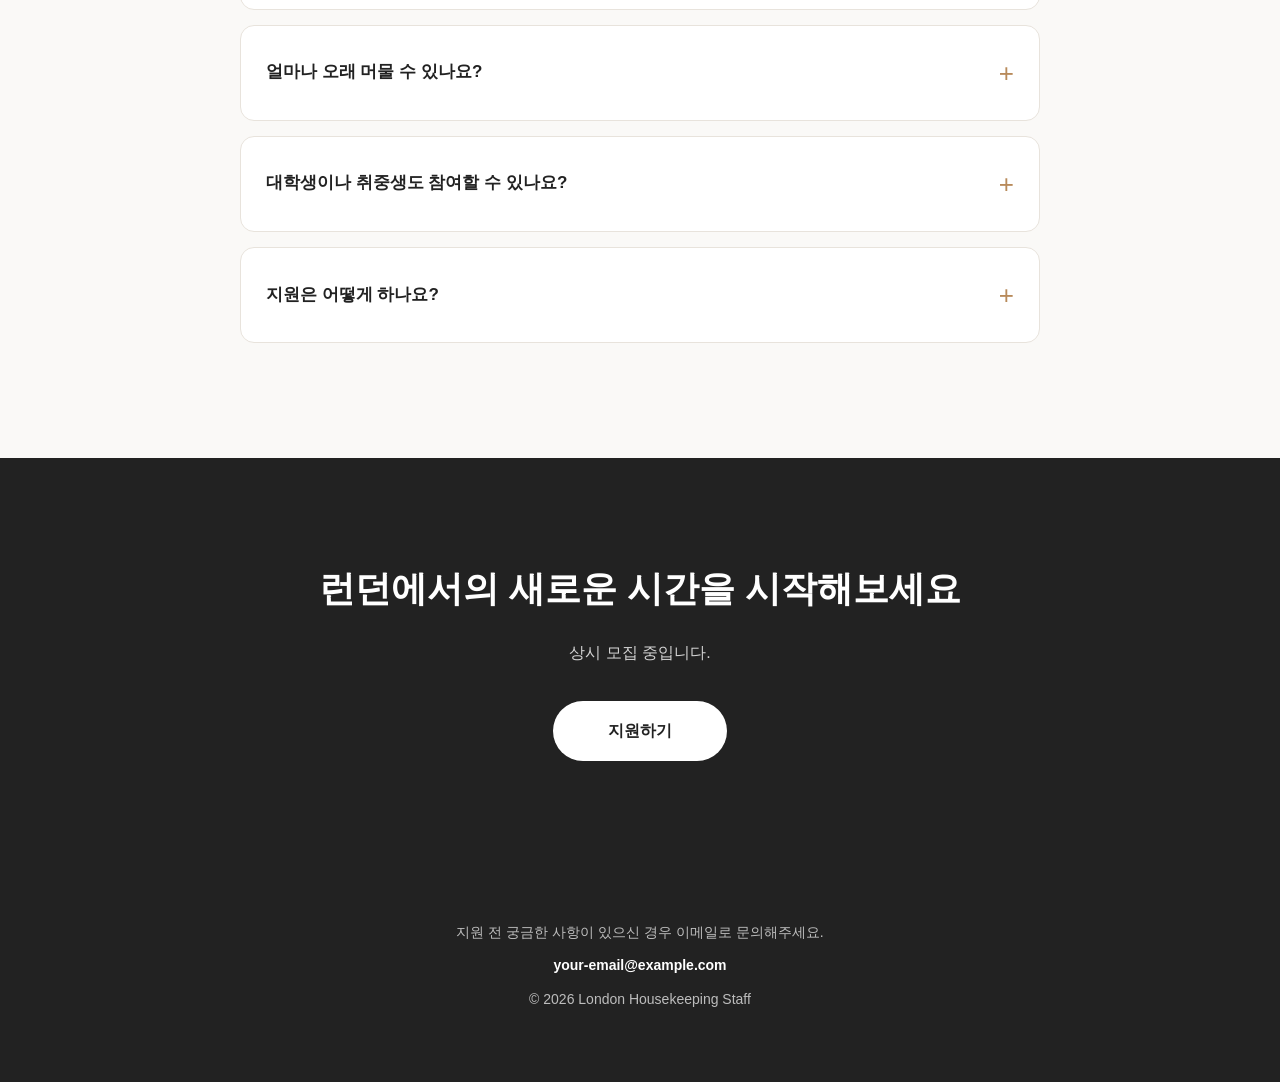
==== commit a26c2ff3: "Update work hours and salary descriptions" ====
--- a/index.html
+++ b/index.html
@@ -378,11 +378,12 @@
                 </h3>
 
                 <p>
-                    하루 평균 2시간(주 최대 14시간)
+                    하루 2시간
                 </p>
 
                 <span>
-                    예약 상황에 따라 변동
+                    주 최대 14시간
+                    <br> 예약 상황에 따라 변동
                 </span>
 
             </div>
@@ -444,7 +445,7 @@
                 </h3>
 
                 <p>
-                    무급 / 숙박 전액 지원
+                    무급 / 숙박 지원
                 </p>
 
                 <span>
--- a/styles.css
+++ b/styles.css
@@ -1235,67 +1235,630 @@
 
     /* 근무 조건 */
 
+    @media(max-width:900px){
+
     .condition-grid {
 
+        grid-template-columns:repeat(2,1fr);
+
+    }
+
+}
+
+
+@media(max-width:600px){
+
+    .condition-grid {
+
         grid-template-columns:1fr;
 
+    }
+
+}
+
+
+    .condition-card {
+
+        padding:25px 20px;
+
+    }
+
+
+    .condition-card p {
+
+        font-size:18px;
+
+    }
+
+   @media(max-width:768px){
+
+    .about-text p:first-child {
+
+        font-size:24px;
+
+    }
+
+
+    .people-box {
+
+        padding:30px 25px;
+
+    }
+
+}
+
+
+
+
+    /* 이런 분과 잘 맞아요 */
+
+    .people-box {
+
+        padding:30px 22px;
+
+    }
+
+
+    .people-box p {
+
+        font-size:16px;
+
+        margin-bottom:16px;
+
+    }
+
+
+    .people-box .small {
+
+        font-size:13px;
+
+    }
+
+
+
+
+    /* 이전 스텝 이야기 */
+
+    .review-card {
+
+        padding:30px 22px;
+
+    }
+
+
+    .review-card p {
+
+        font-size:15px;
+
+    }
+
+
+
+
+
+    /* 지원 과정 */
+
+    .process-grid {
+
+        gap:18px;
+
+    }
+
+
+    .process-card {
+
+        padding:22px;
+
         gap:15px;
 
     }
 
 
-    .condition-card {
-
-        padding:25px 20px;
-
-    }
-
-
-    .condition-card p {
-
-        font-size:18px;
-
-    }
-
-   @media(max-width:768px){
-
-    .about-text p:first-child {
-
-        font-size:24px;
-
-    }
-
-
-    .people-box {
-
-        padding:30px 25px;
-
-    }
-
-}
-
-
-
-
-    /* 이런 분과 잘 맞아요 */
-
-    .people-box {
+    .process-card > span {
+
+        width:38px;
+
+        height:38px;
+
+        font-size:12px;
+
+    }
+
+
+    .process-content h3 {
+
+        font-size:17px;
+
+    }
+
+
+    .process-content p {
+
+        font-size:14px;
+
+    }
+
+
+
+
+
+    /* FAQ */
+
+    .faq-question {
+
+        padding:18px;
+
+    }
+
+
+    .faq-question h3 {
+
+        font-size:15px;
+
+    }
+
+
+    .faq-answer p {
+
+        font-size:14px;
+
+        padding:0 18px 18px;
+
+    }
+
+
+
+
+
+    /* 지원 */
+
+    .apply h2 {
+
+        font-size:26px;
+
+    }
+
+
+    .apply-button {
+
+        padding:14px 45px;
+
+    }
+
+
+
+
+
+    /* FOOTER */
+
+    .footer {
+
+        padding:45px 0;
+
+    }
+
+
+}
+
+
+
+
+
+
+/* =====================
+   REVIEW
+===================== */
+
+
+.review-card {
+
+    max-width:750px;
+
+    margin:auto;
+
+    background:white;
+
+    padding:45px;
+
+    border-radius:var(--radius);
+
+    border:1px solid var(--border);
+
+    text-align:center;
+
+}
+
+
+
+.review-card p {
+
+    font-size:18px;
+
+    line-height:1.8;
+
+    color:#555;
+
+    margin-bottom:25px;
+
+}
+
+
+
+.review-card span {
+
+    color:#888;
+
+    font-size:14px;
+
+}
+
+
+
+
+
+/* =====================
+   PROCESS
+===================== */
+
+
+.process-grid {
+
+    max-width:750px;
+
+    margin:auto;
+
+    display:flex;
+
+    flex-direction:column;
+
+    gap:25px;
+
+}
+
+
+
+.process-card {
+
+    display:flex;
+
+    align-items:flex-start;
+
+    gap:25px;
+
+    padding:30px;
+
+    background:white;
+
+    border:1px solid var(--border);
+
+    border-radius:var(--radius);
+
+}
+
+
+
+.process-card > span {
+
+    width:48px;
+
+    height:48px;
+
+    flex-shrink:0;
+
+    border-radius:50%;
+
+    background:var(--accent);
+
+    color:white;
+
+    display:flex;
+
+    align-items:center;
+
+    justify-content:center;
+
+    font-weight:700;
+
+}
+
+
+
+.process-content h3 {
+
+    font-size:20px;
+
+    margin-bottom:8px;
+
+    color:var(--primary);
+
+}
+
+
+
+.process-content p {
+
+    color:var(--text-light);
+
+    font-size:15px;
+
+}
+
+
+
+
+
+/* =====================
+   FAQ
+===================== */
+
+
+.faq-container {
+
+    max-width:800px;
+
+    margin:auto;
+
+}
+
+
+
+.faq-item {
+
+    background:white;
+
+    border:1px solid var(--border);
+
+    border-radius:14px;
+
+    margin-bottom:15px;
+
+    overflow:hidden;
+
+}
+
+
+
+.faq-question {
+
+    display:flex;
+
+    justify-content:space-between;
+
+    align-items:center;
+
+    padding:25px;
+
+    cursor:pointer;
+
+}
+
+
+
+.faq-question h3 {
+
+    font-size:17px;
+
+    font-weight:600;
+
+    color:var(--primary);
+
+}
+
+
+
+.faq-question span {
+
+    font-size:26px;
+
+    color:var(--accent);
+
+    transition:.3s ease;
+
+}
+
+
+
+.faq-item.active .faq-question span {
+
+    transform:rotate(45deg);
+
+}
+
+
+
+.faq-answer {
+
+    max-height:0;
+
+    overflow:hidden;
+
+    transition:max-height .35s ease;
+
+}
+
+
+
+.faq-answer p {
+
+    padding:0 25px 25px;
+
+    color:var(--text-light);
+
+    font-size:15px;
+
+    line-height:1.7;
+
+}
+
+
+
+.faq-item.active .faq-answer {
+
+    max-height:200px;
+
+}
+
+
+
+
+
+/* =====================
+   APPLY
+===================== */
+
+
+.apply {
+
+    background:#222;
+
+    color:white;
+
+    text-align:center;
+
+}
+
+
+
+.apply h2 {
+
+    font-size:36px;
+
+    margin-bottom:20px;
+
+}
+
+
+
+.apply p {
+
+    margin-bottom:35px;
+
+    color:rgba(255,255,255,.8);
+
+}
+
+
+
+.apply-button {
+
+    display:inline-block;
+
+    background:white;
+
+    color:#222;
+
+    padding:16px 55px;
+
+    border-radius:40px;
+
+    font-weight:700;
+
+    transition:.3s ease;
+
+}
+
+
+
+.apply-button:hover {
+
+    transform:translateY(-3px);
+
+}
+
+
+
+
+
+/* =====================
+   FOOTER
+===================== */
+
+
+.footer {
+
+    background:#222;
+
+    color:white;
+
+    text-align:center;
+
+    padding:60px 0;
+
+}
+
+
+
+.footer p {
+
+    color:rgba(255,255,255,.7);
+
+    font-size:14px;
+
+    margin-bottom:10px;
+
+}
+
+
+
+.footer .email {
+
+    color:white;
+
+    font-weight:600;
+
+}
+
+
+
+
+
+/* =====================
+   MOBILE
+===================== */
+
+
+@media(max-width:768px){
+
+
+    .people-list p {
+
+        font-size:17px;
+
+    }
+
+
+
+    .review-card {
 
         padding:30px 22px;
 
     }
 
 
-    .people-box p {
+
+    .review-card p {
 
         font-size:16px;
 
-        margin-bottom:16px;
-
-    }
-
-
-    .people-box .small {
+    }
+
+
+
+    .process-card {
+
+        padding:22px;
+
+        gap:16px;
+
+    }
+
+
+
+    .process-card > span {
+
+        width:40px;
+
+        height:40px;
 
         font-size:13px;
 
@@ -1303,17 +1866,23 @@
 
 
 
-
-    /* 이전 스텝 이야기 */
-
-    .review-card {
-
-        padding:30px 22px;
-
-    }
-
-
-    .review-card p {
+    .process-content h3 {
+
+        font-size:17px;
+
+    }
+
+
+
+    .faq-question {
+
+        padding:20px;
+
+    }
+
+
+
+    .faq-question h3 {
 
         font-size:15px;
 
@@ -1321,564 +1890,8 @@
 
 
 
-
-
-    /* 지원 과정 */
-
-    .process-grid {
-
-        gap:18px;
-
-    }
-
-
-    .process-card {
-
-        padding:22px;
-
-        gap:15px;
-
-    }
-
-
-    .process-card > span {
-
-        width:38px;
-
-        height:38px;
-
-        font-size:12px;
-
-    }
-
-
-    .process-content h3 {
-
-        font-size:17px;
-
-    }
-
-
-    .process-content p {
-
-        font-size:14px;
-
-    }
-
-
-
-
-
-    /* FAQ */
-
-    .faq-question {
-
-        padding:18px;
-
-    }
-
-
-    .faq-question h3 {
-
-        font-size:15px;
-
-    }
-
-
-    .faq-answer p {
-
-        font-size:14px;
-
-        padding:0 18px 18px;
-
-    }
-
-
-
-
-
-    /* 지원 */
-
     .apply h2 {
 
-        font-size:26px;
-
-    }
-
-
-    .apply-button {
-
-        padding:14px 45px;
-
-    }
-
-
-
-
-
-    /* FOOTER */
-
-    .footer {
-
-        padding:45px 0;
-
-    }
-
-
-}
-
-
-
-
-
-
-/* =====================
-   REVIEW
-===================== */
-
-
-.review-card {
-
-    max-width:750px;
-
-    margin:auto;
-
-    background:white;
-
-    padding:45px;
-
-    border-radius:var(--radius);
-
-    border:1px solid var(--border);
-
-    text-align:center;
-
-}
-
-
-
-.review-card p {
-
-    font-size:18px;
-
-    line-height:1.8;
-
-    color:#555;
-
-    margin-bottom:25px;
-
-}
-
-
-
-.review-card span {
-
-    color:#888;
-
-    font-size:14px;
-
-}
-
-
-
-
-
-/* =====================
-   PROCESS
-===================== */
-
-
-.process-grid {
-
-    max-width:750px;
-
-    margin:auto;
-
-    display:flex;
-
-    flex-direction:column;
-
-    gap:25px;
-
-}
-
-
-
-.process-card {
-
-    display:flex;
-
-    align-items:flex-start;
-
-    gap:25px;
-
-    padding:30px;
-
-    background:white;
-
-    border:1px solid var(--border);
-
-    border-radius:var(--radius);
-
-}
-
-
-
-.process-card > span {
-
-    width:48px;
-
-    height:48px;
-
-    flex-shrink:0;
-
-    border-radius:50%;
-
-    background:var(--accent);
-
-    color:white;
-
-    display:flex;
-
-    align-items:center;
-
-    justify-content:center;
-
-    font-weight:700;
-
-}
-
-
-
-.process-content h3 {
-
-    font-size:20px;
-
-    margin-bottom:8px;
-
-    color:var(--primary);
-
-}
-
-
-
-.process-content p {
-
-    color:var(--text-light);
-
-    font-size:15px;
-
-}
-
-
-
-
-
-/* =====================
-   FAQ
-===================== */
-
-
-.faq-container {
-
-    max-width:800px;
-
-    margin:auto;
-
-}
-
-
-
-.faq-item {
-
-    background:white;
-
-    border:1px solid var(--border);
-
-    border-radius:14px;
-
-    margin-bottom:15px;
-
-    overflow:hidden;
-
-}
-
-
-
-.faq-question {
-
-    display:flex;
-
-    justify-content:space-between;
-
-    align-items:center;
-
-    padding:25px;
-
-    cursor:pointer;
-
-}
-
-
-
-.faq-question h3 {
-
-    font-size:17px;
-
-    font-weight:600;
-
-    color:var(--primary);
-
-}
-
-
-
-.faq-question span {
-
-    font-size:26px;
-
-    color:var(--accent);
-
-    transition:.3s ease;
-
-}
-
-
-
-.faq-item.active .faq-question span {
-
-    transform:rotate(45deg);
-
-}
-
-
-
-.faq-answer {
-
-    max-height:0;
-
-    overflow:hidden;
-
-    transition:max-height .35s ease;
-
-}
-
-
-
-.faq-answer p {
-
-    padding:0 25px 25px;
-
-    color:var(--text-light);
-
-    font-size:15px;
-
-    line-height:1.7;
-
-}
-
-
-
-.faq-item.active .faq-answer {
-
-    max-height:200px;
-
-}
-
-
-
-
-
-/* =====================
-   APPLY
-===================== */
-
-
-.apply {
-
-    background:#222;
-
-    color:white;
-
-    text-align:center;
-
-}
-
-
-
-.apply h2 {
-
-    font-size:36px;
-
-    margin-bottom:20px;
-
-}
-
-
-
-.apply p {
-
-    margin-bottom:35px;
-
-    color:rgba(255,255,255,.8);
-
-}
-
-
-
-.apply-button {
-
-    display:inline-block;
-
-    background:white;
-
-    color:#222;
-
-    padding:16px 55px;
-
-    border-radius:40px;
-
-    font-weight:700;
-
-    transition:.3s ease;
-
-}
-
-
-
-.apply-button:hover {
-
-    transform:translateY(-3px);
-
-}
-
-
-
-
-
-/* =====================
-   FOOTER
-===================== */
-
-
-.footer {
-
-    background:#222;
-
-    color:white;
-
-    text-align:center;
-
-    padding:60px 0;
-
-}
-
-
-
-.footer p {
-
-    color:rgba(255,255,255,.7);
-
-    font-size:14px;
-
-    margin-bottom:10px;
-
-}
-
-
-
-.footer .email {
-
-    color:white;
-
-    font-weight:600;
-
-}
-
-
-
-
-
-/* =====================
-   MOBILE
-===================== */
-
-
-@media(max-width:768px){
-
-
-    .people-list p {
-
-        font-size:17px;
-
-    }
-
-
-
-    .review-card {
-
-        padding:30px 22px;
-
-    }
-
-
-
-    .review-card p {
-
-        font-size:16px;
-
-    }
-
-
-
-    .process-card {
-
-        padding:22px;
-
-        gap:16px;
-
-    }
-
-
-
-    .process-card > span {
-
-        width:40px;
-
-        height:40px;
-
-        font-size:13px;
-
-    }
-
-
-
-    .process-content h3 {
-
-        font-size:17px;
-
-    }
-
-
-
-    .faq-question {
-
-        padding:20px;
-
-    }
-
-
-
-    .faq-question h3 {
-
-        font-size:15px;
-
-    }
-
-
-
-    .apply h2 {
-
         font-size:28px;
 
     }
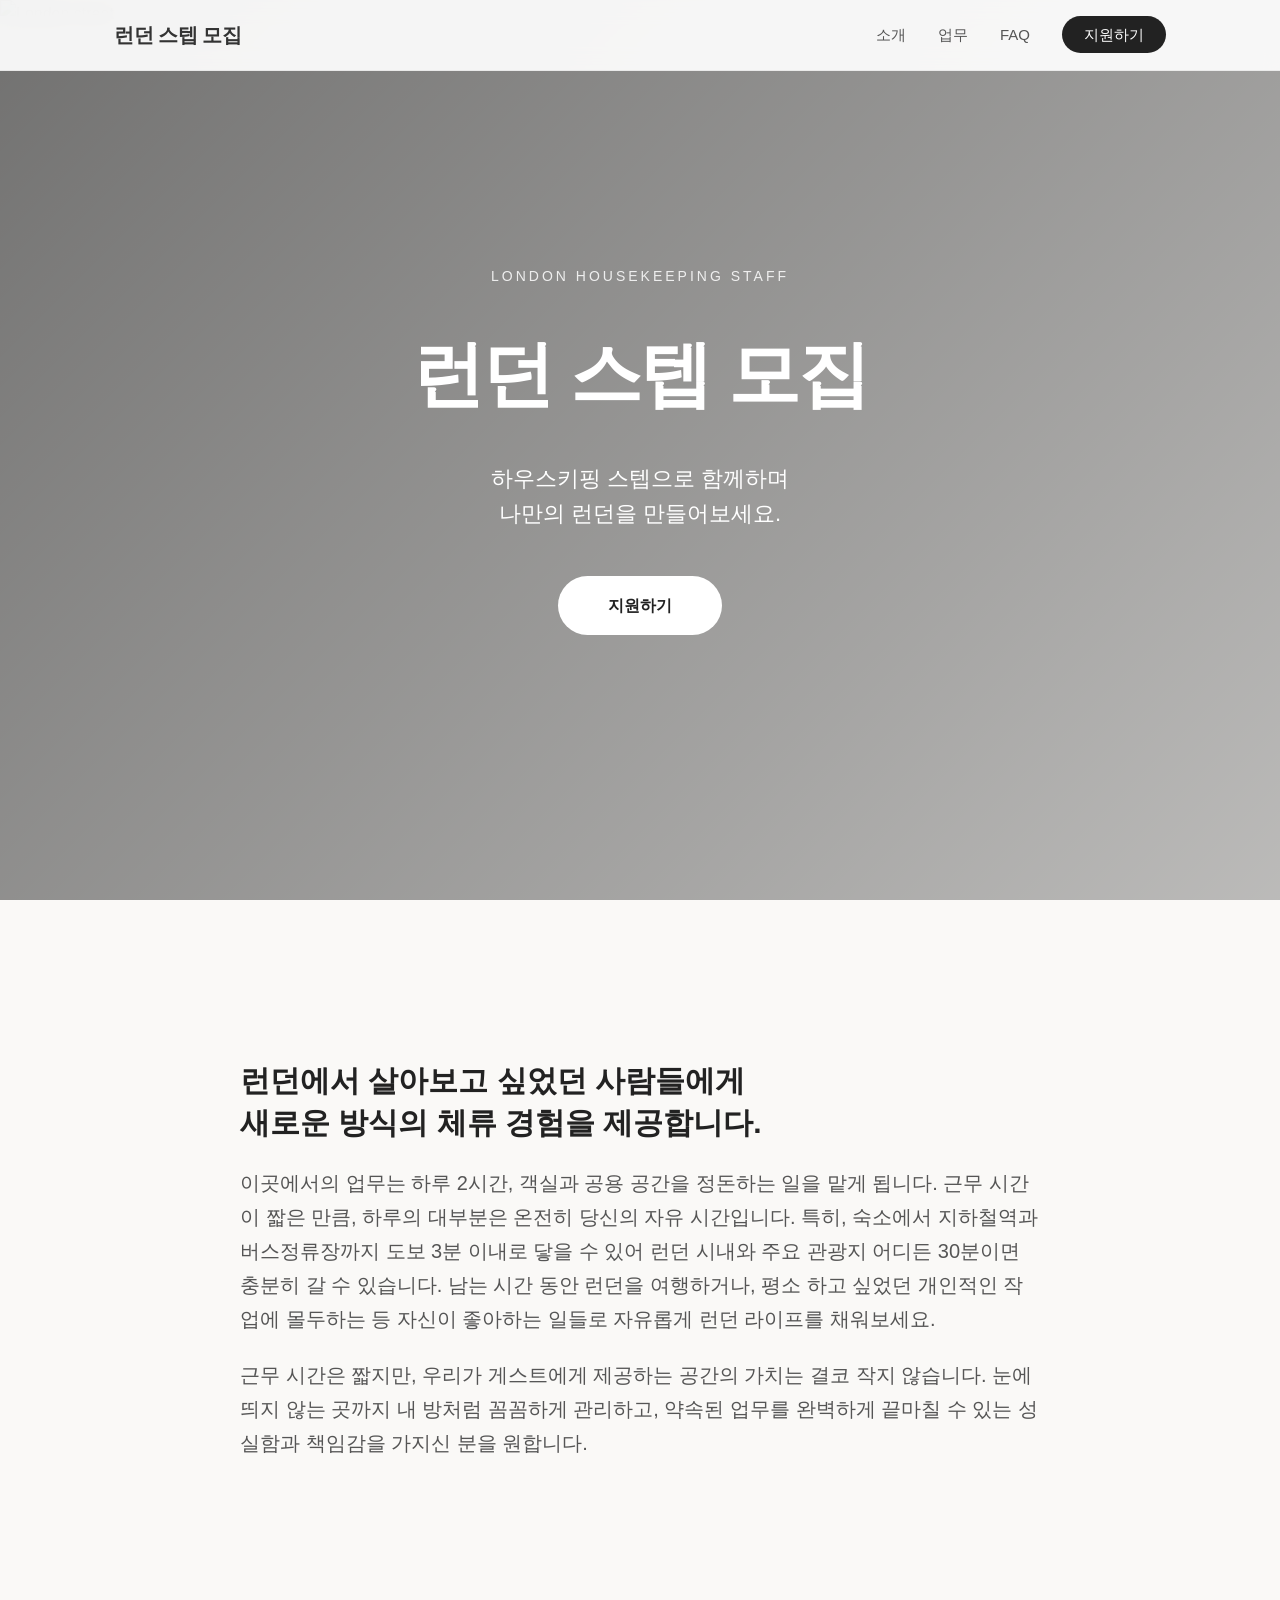
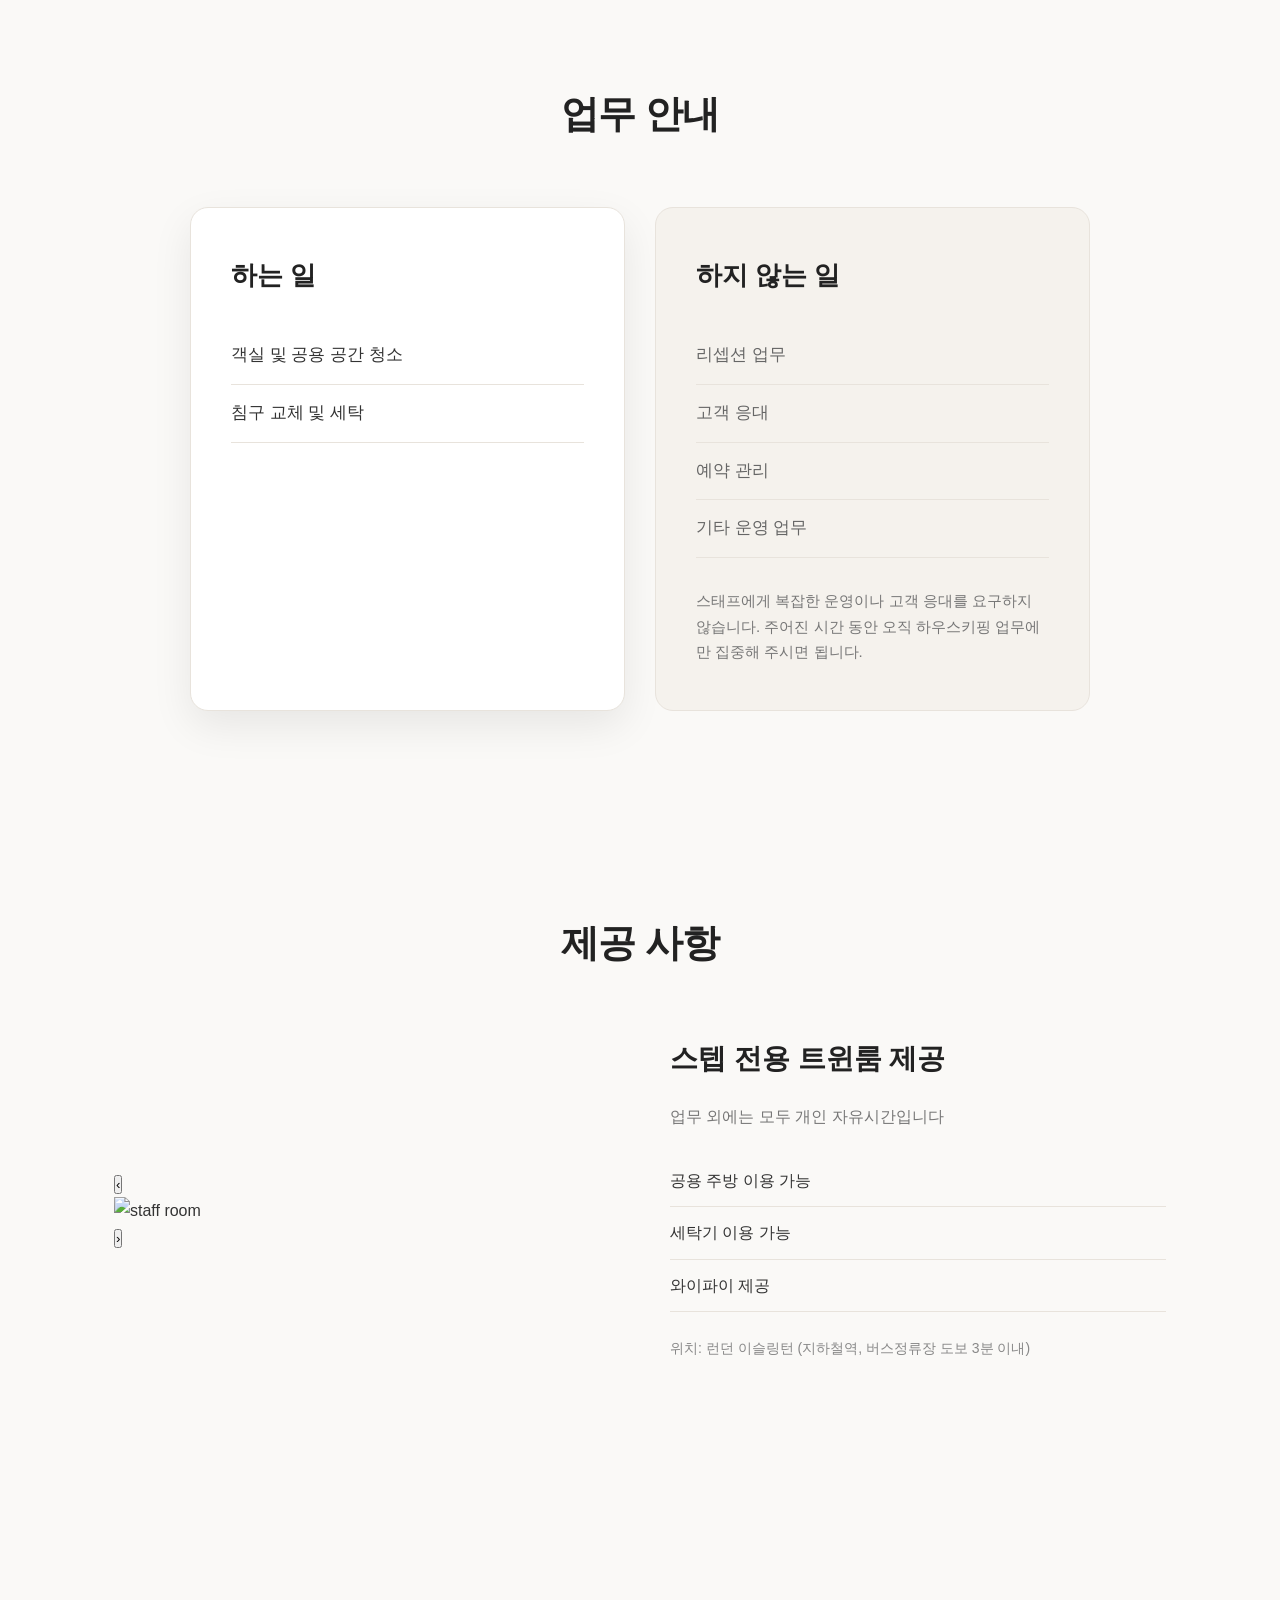
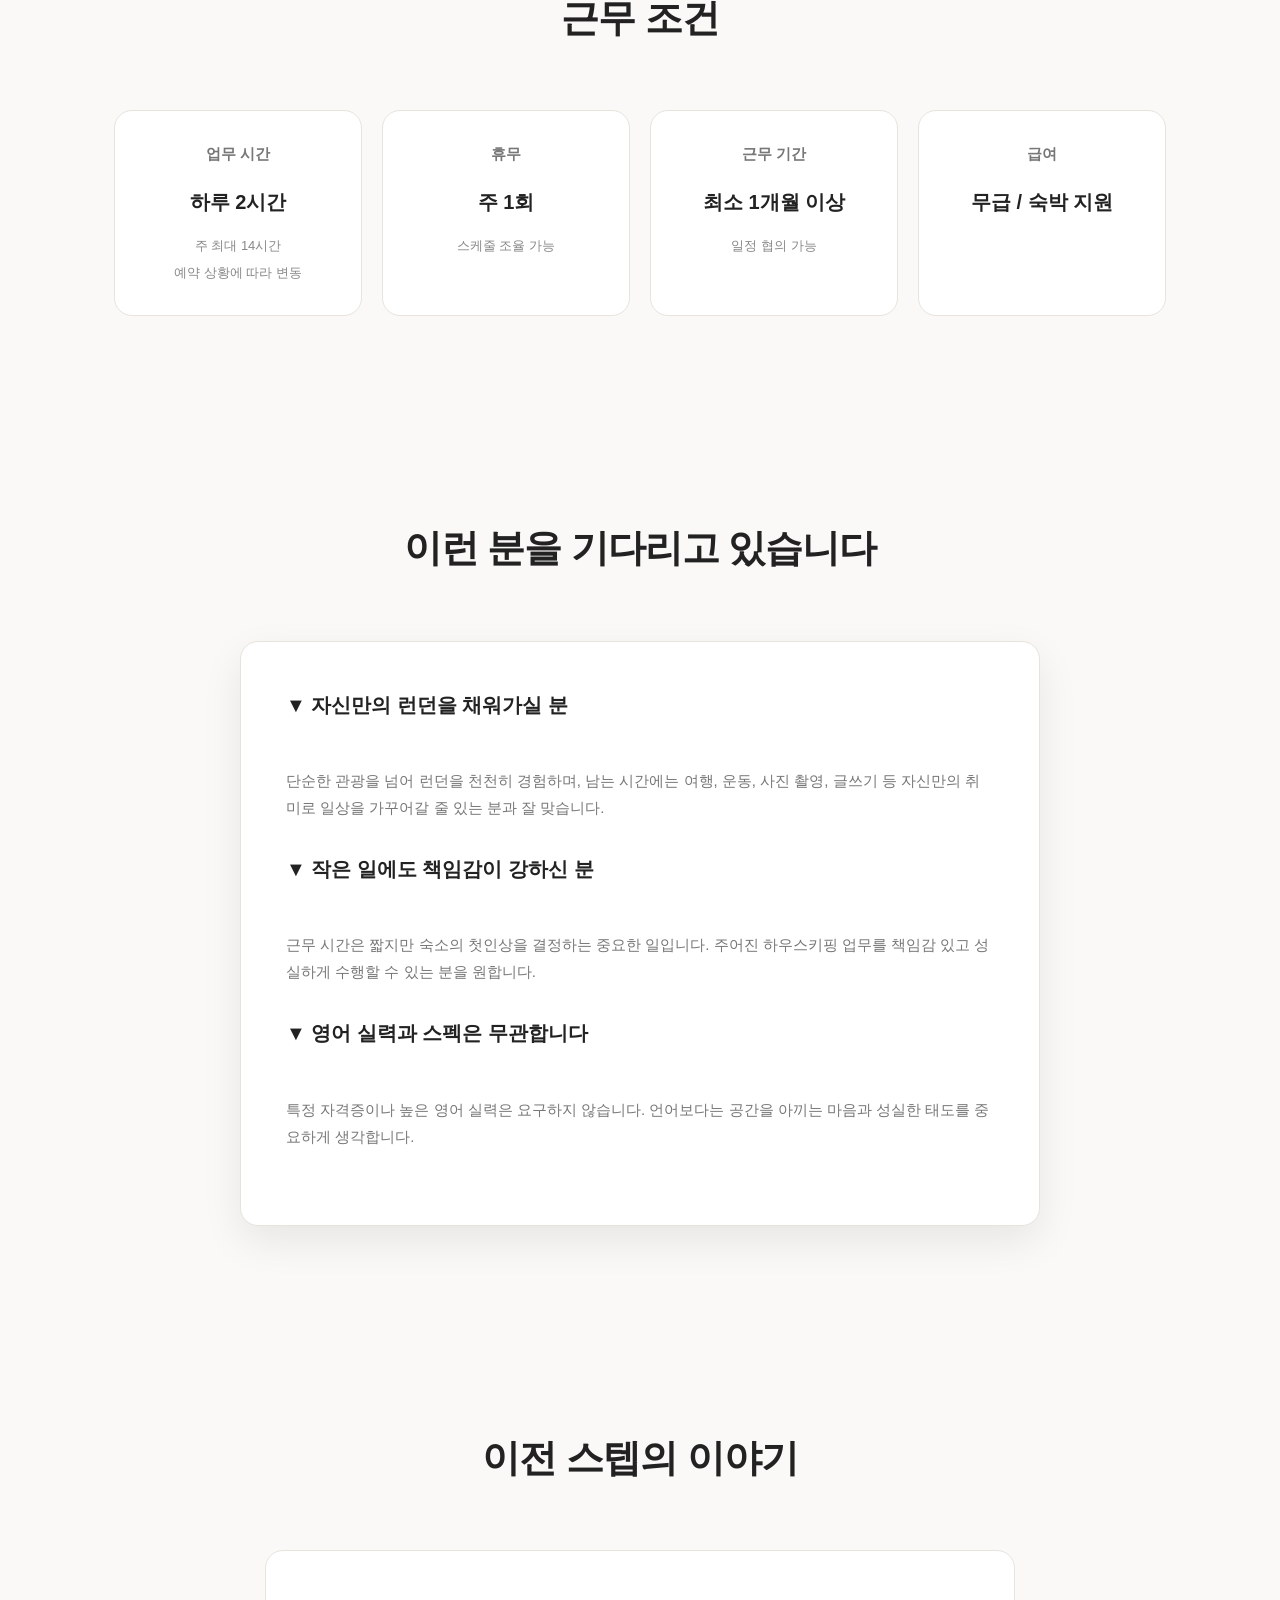
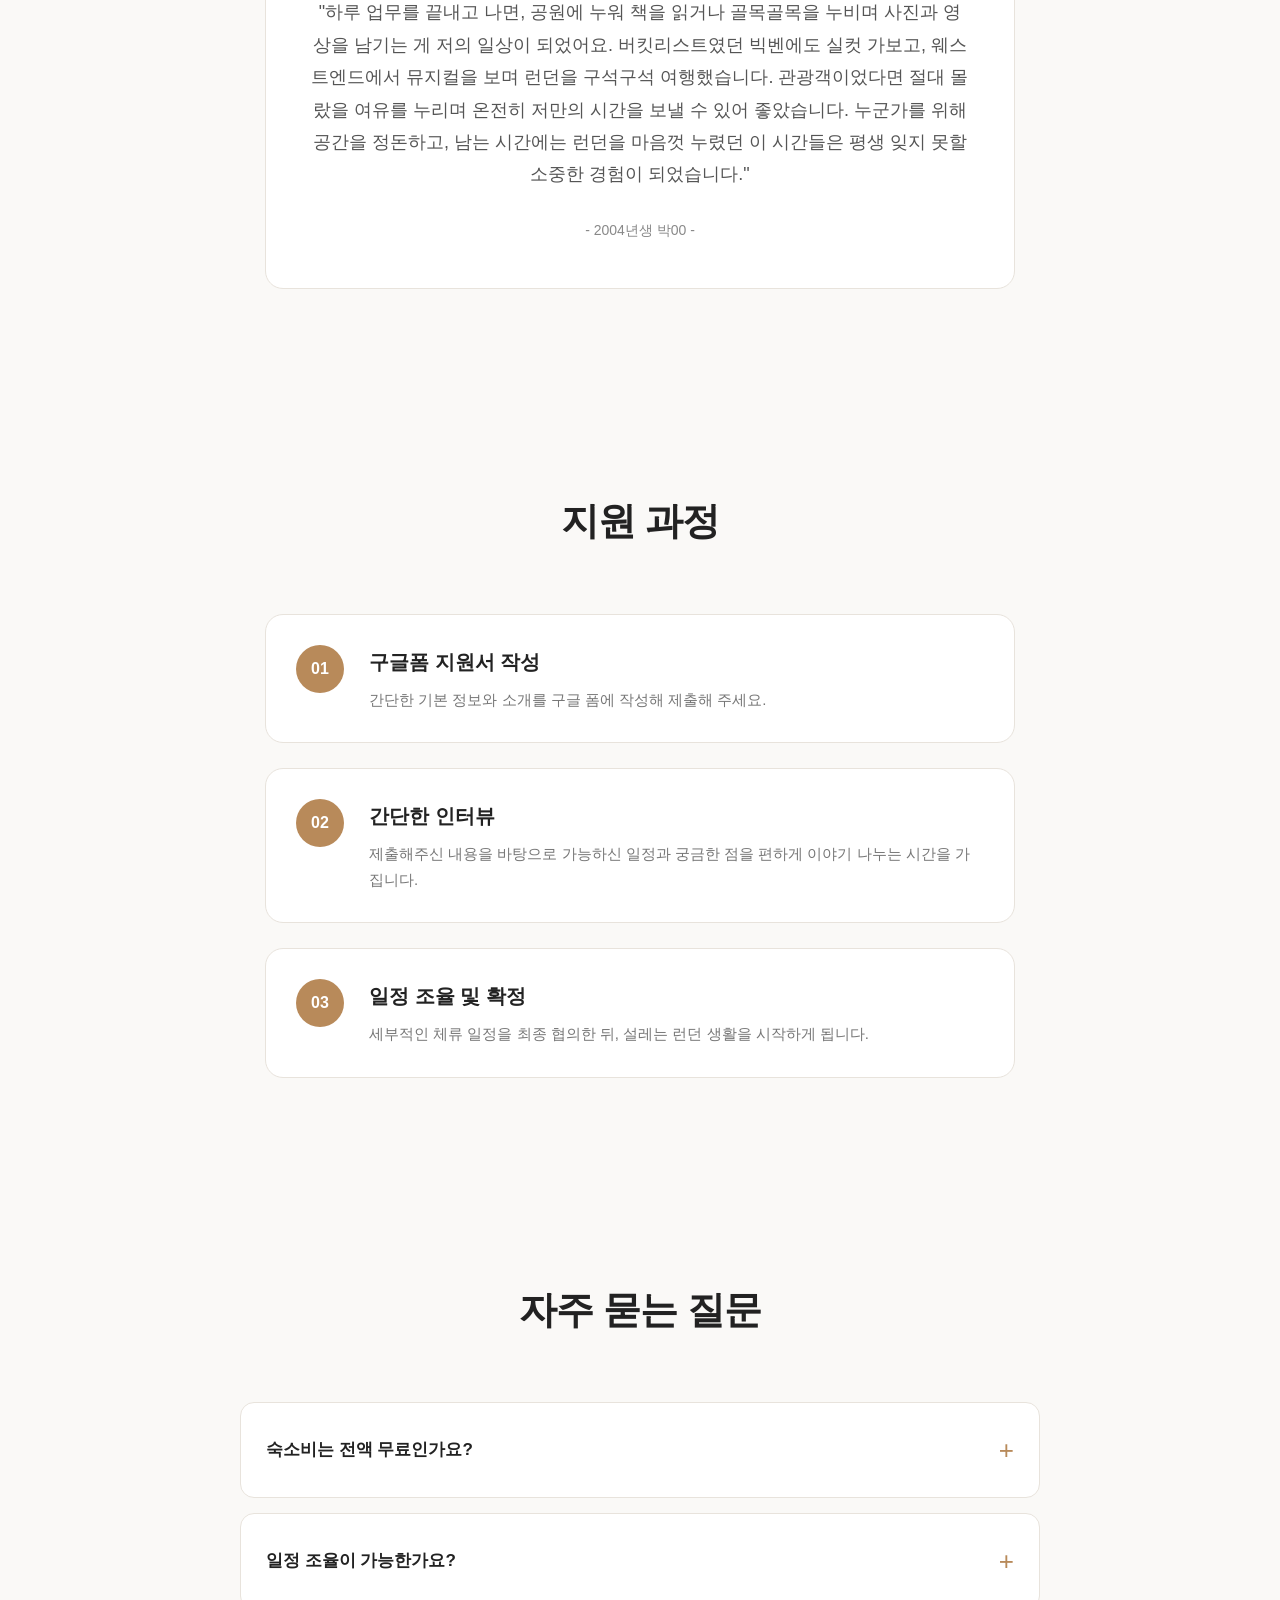
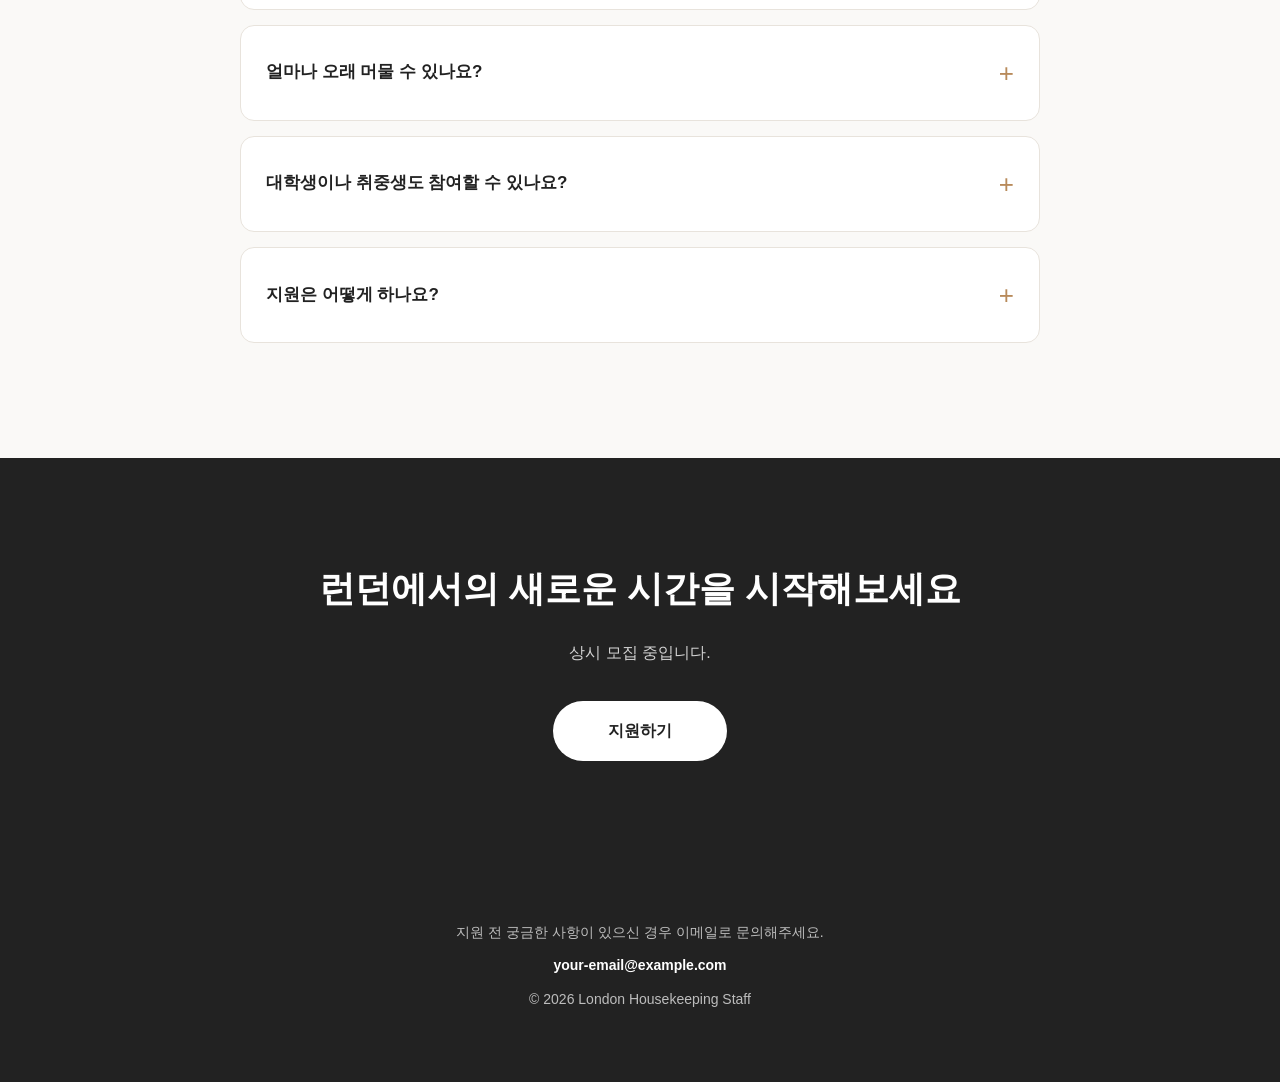
==== commit badbe53a: "Add mobile apply button to index.html" ====
--- a/index.html
+++ b/index.html
@@ -921,7 +921,11 @@
 </footer>
 
 
-
+<!-- Mobile Fixed Apply Button -->
+
+<a href="구글폼링크" class="mobile-apply-button">
+    런던 스텝 지원하기
+</a>
 
 <script src="script.js"></script>
 
--- a/styles.css
+++ b/styles.css
@@ -868,7 +868,7 @@
 
     max-width:800px;
 
-    margin:0;
+    margin:0 auto;
 
     background:white;
 
@@ -1898,5 +1898,73 @@
 
 
 }
-
-
+/* =====================
+   MOBILE FIXED APPLY BUTTON
+===================== */
+
+
+.mobile-apply-button {
+
+    display:none;
+
+}
+
+
+
+@media(max-width:768px){
+
+
+    .mobile-apply-button {
+
+        display:block;
+
+        position:fixed;
+
+        bottom:20px;
+
+        left:20px;
+
+        right:20px;
+
+        z-index:9999;
+
+        background:#222;
+
+        color:white;
+
+        text-align:center;
+
+        padding:16px 20px;
+
+        border-radius:40px;
+
+        font-size:16px;
+
+        font-weight:700;
+
+        box-shadow:
+        0 10px 30px rgba(0,0,0,0.2);
+
+        transition:.3s ease;
+
+    }
+
+
+
+    .mobile-apply-button:active {
+
+        transform:scale(.98);
+
+    }
+
+
+    body {
+
+        padding-bottom:90px;
+
+    }
+
+
+}
+
+
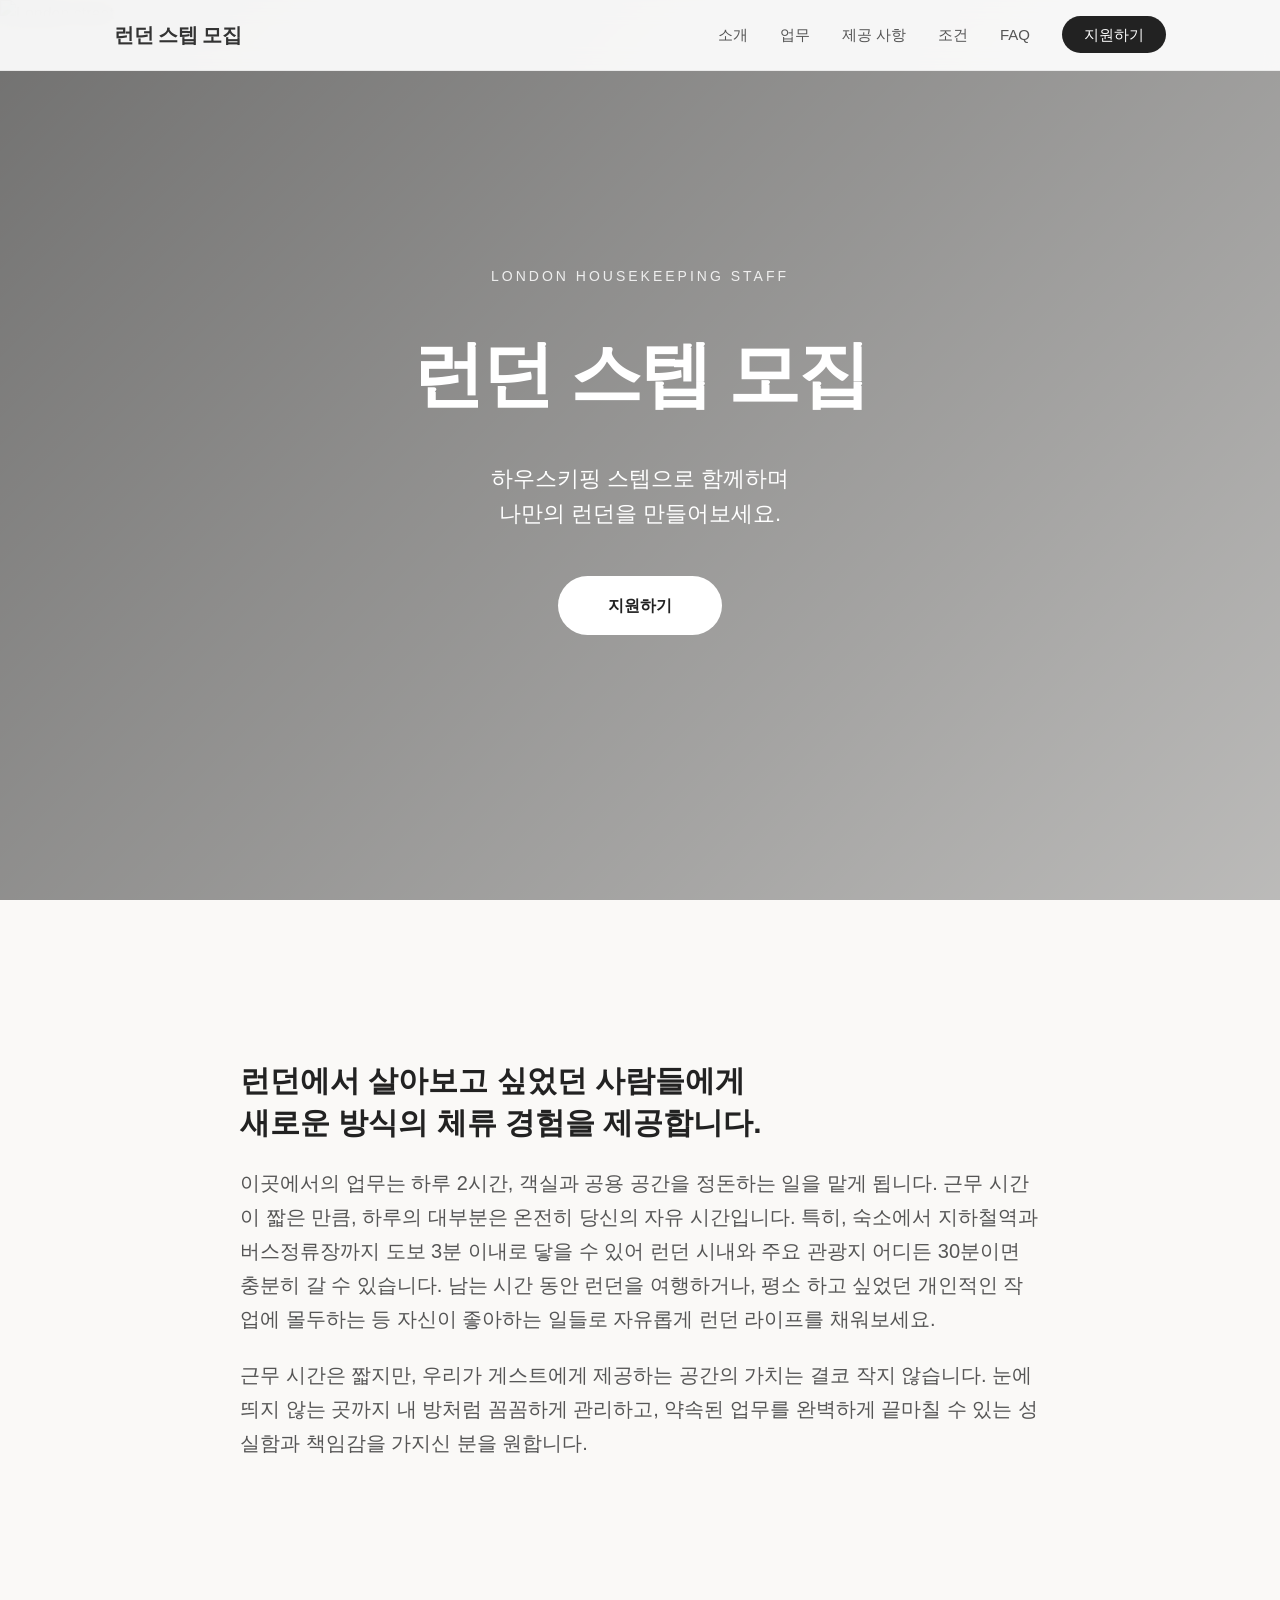
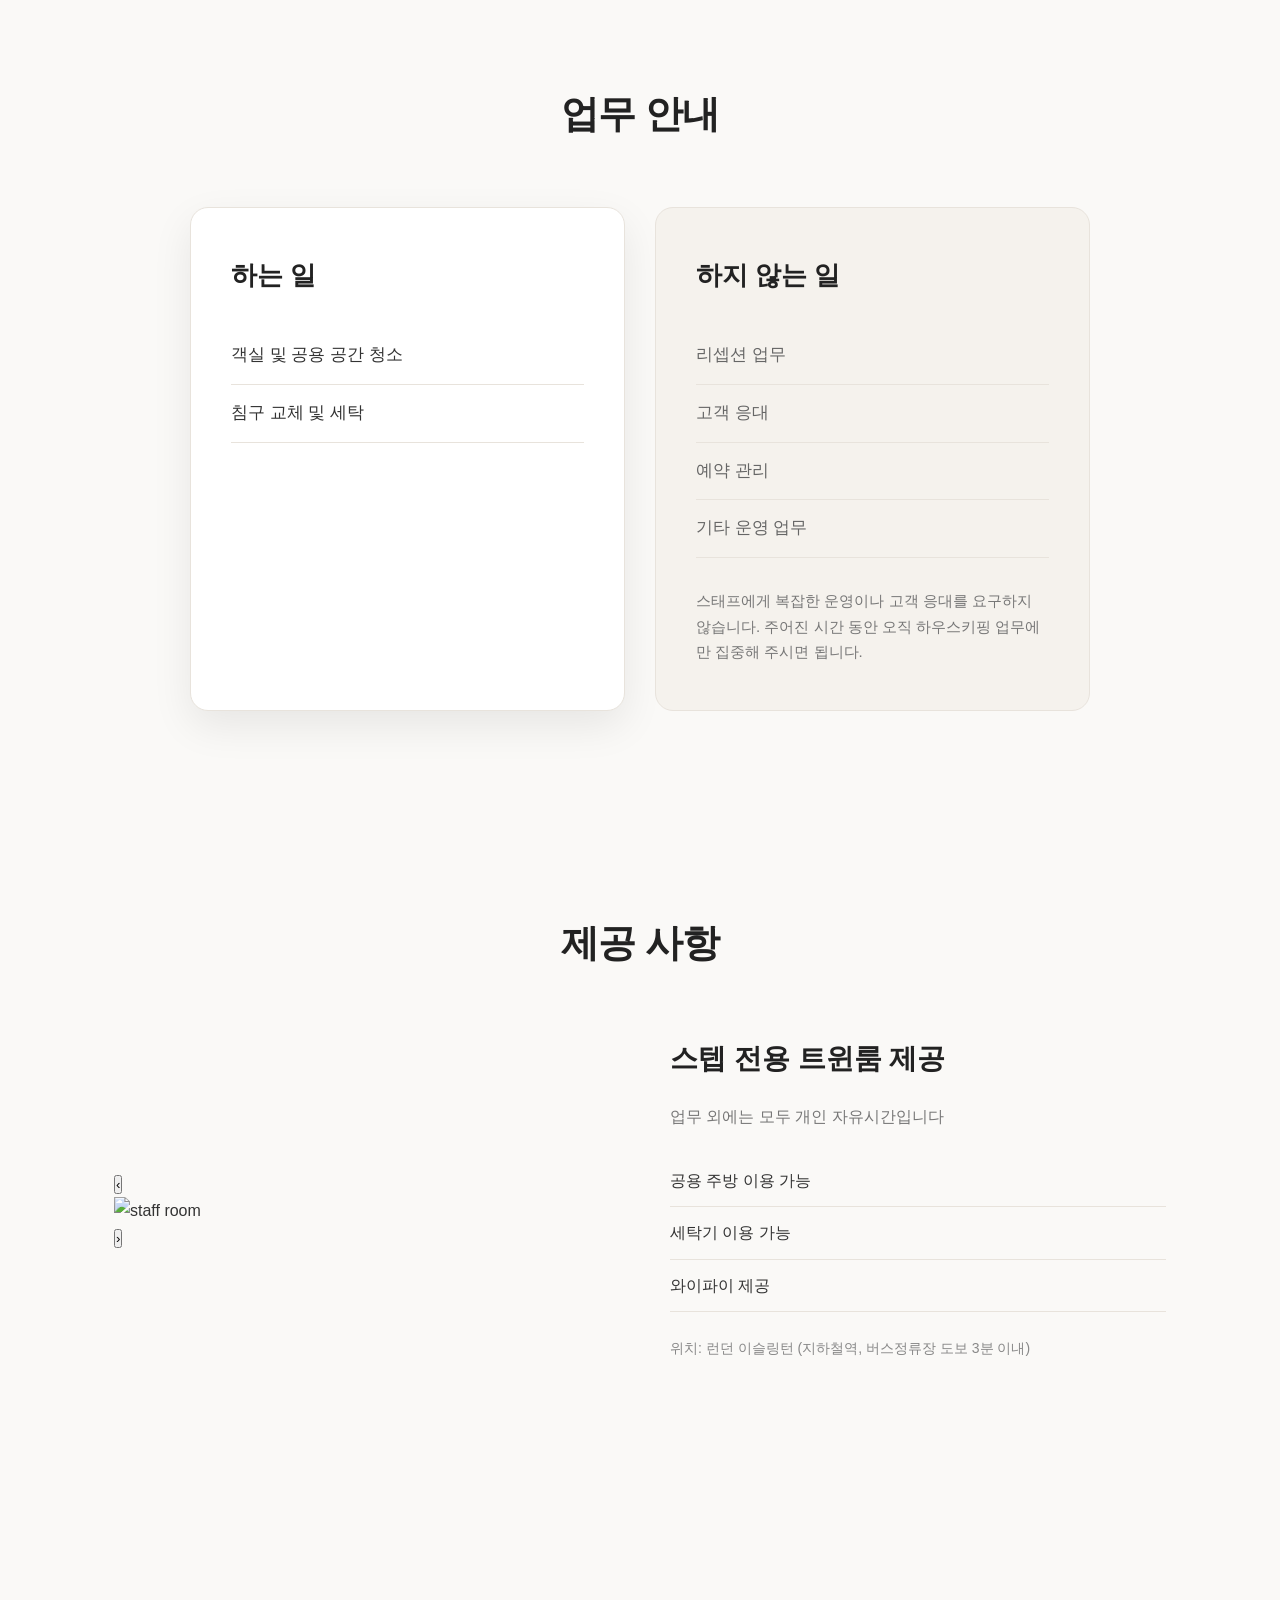
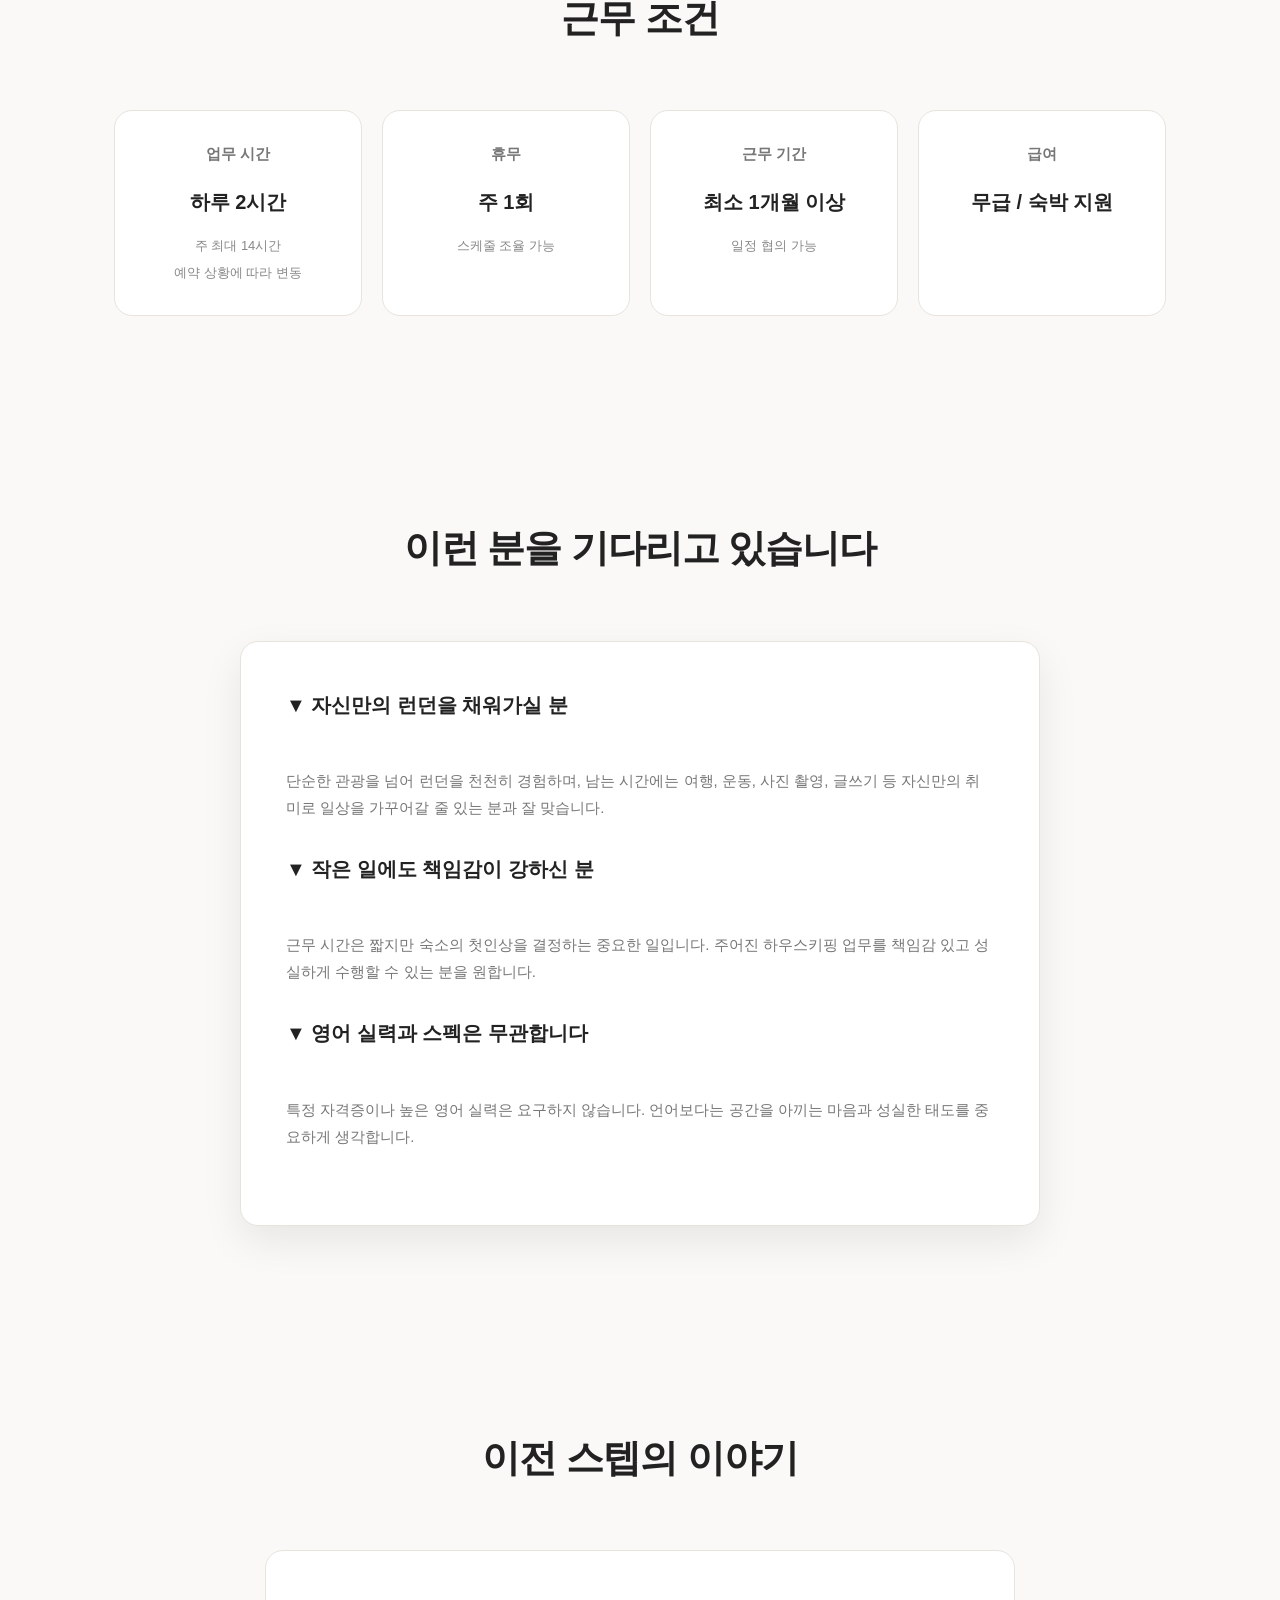
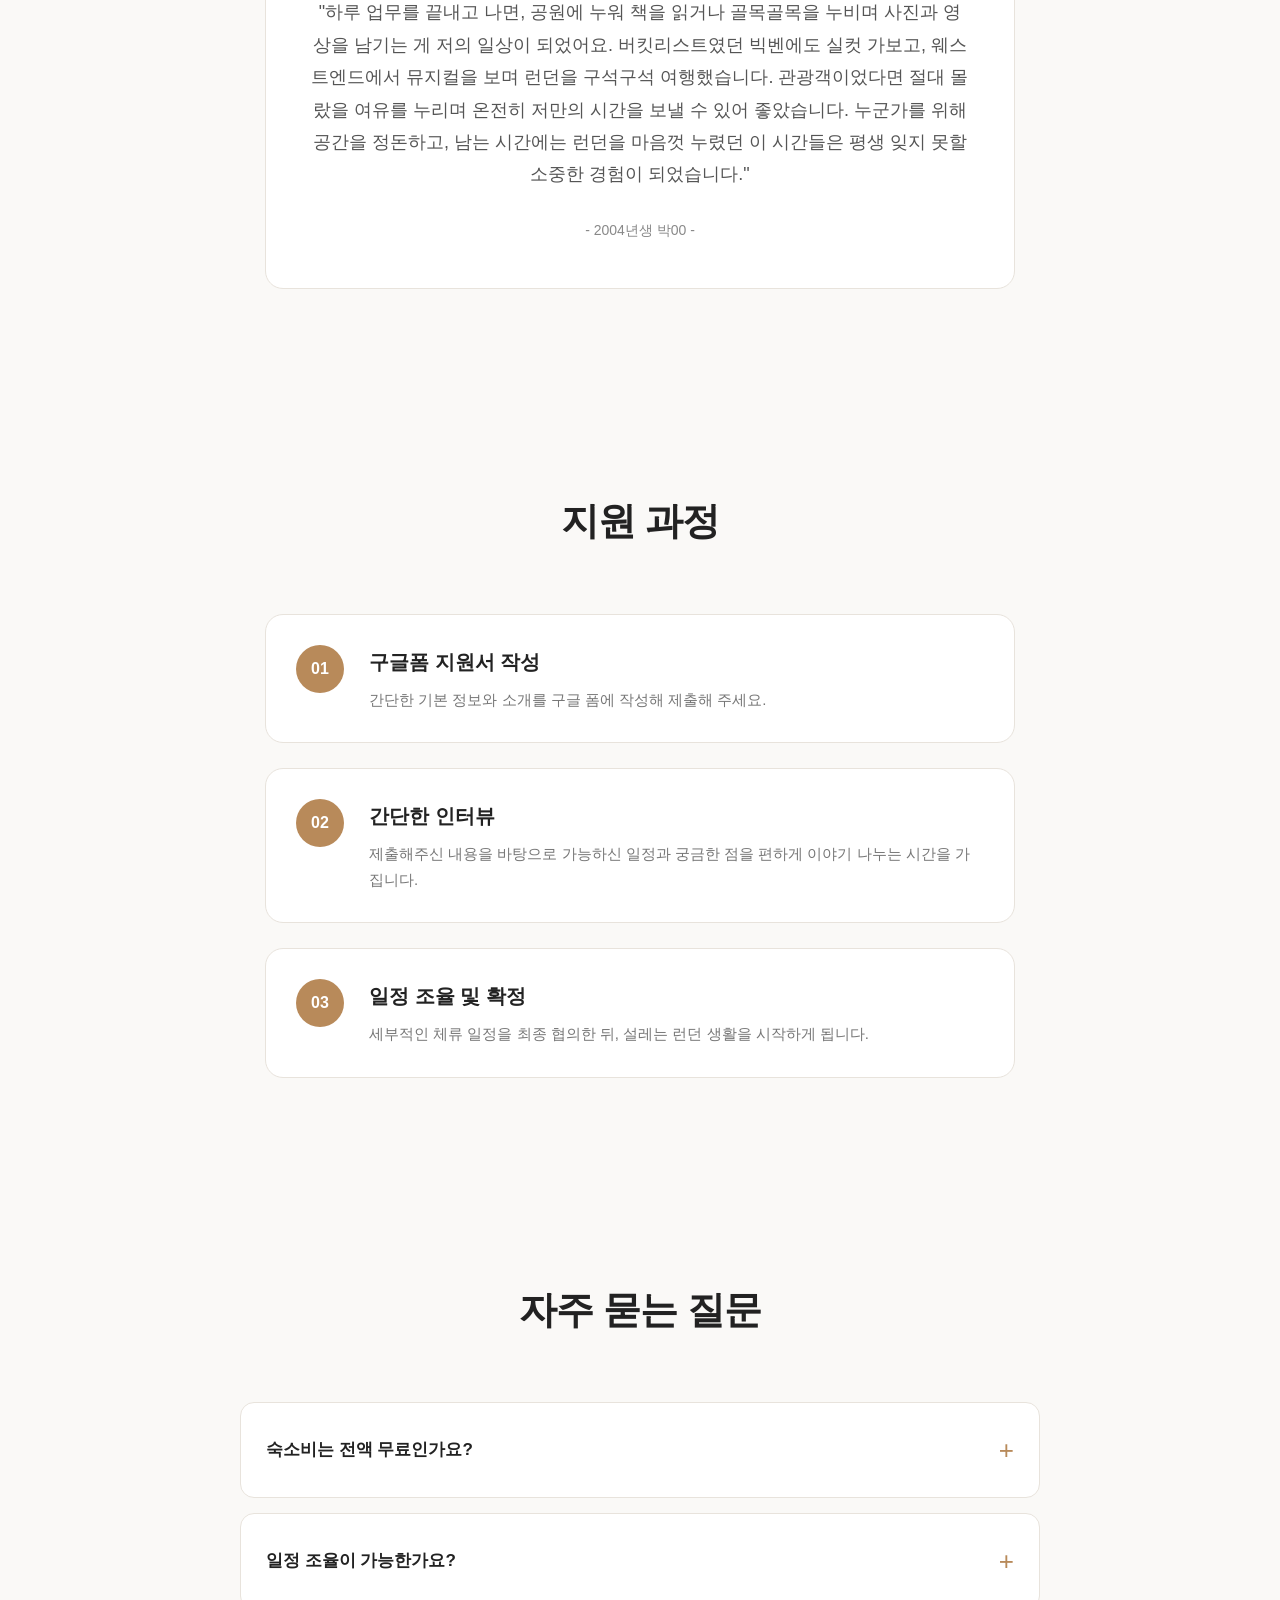
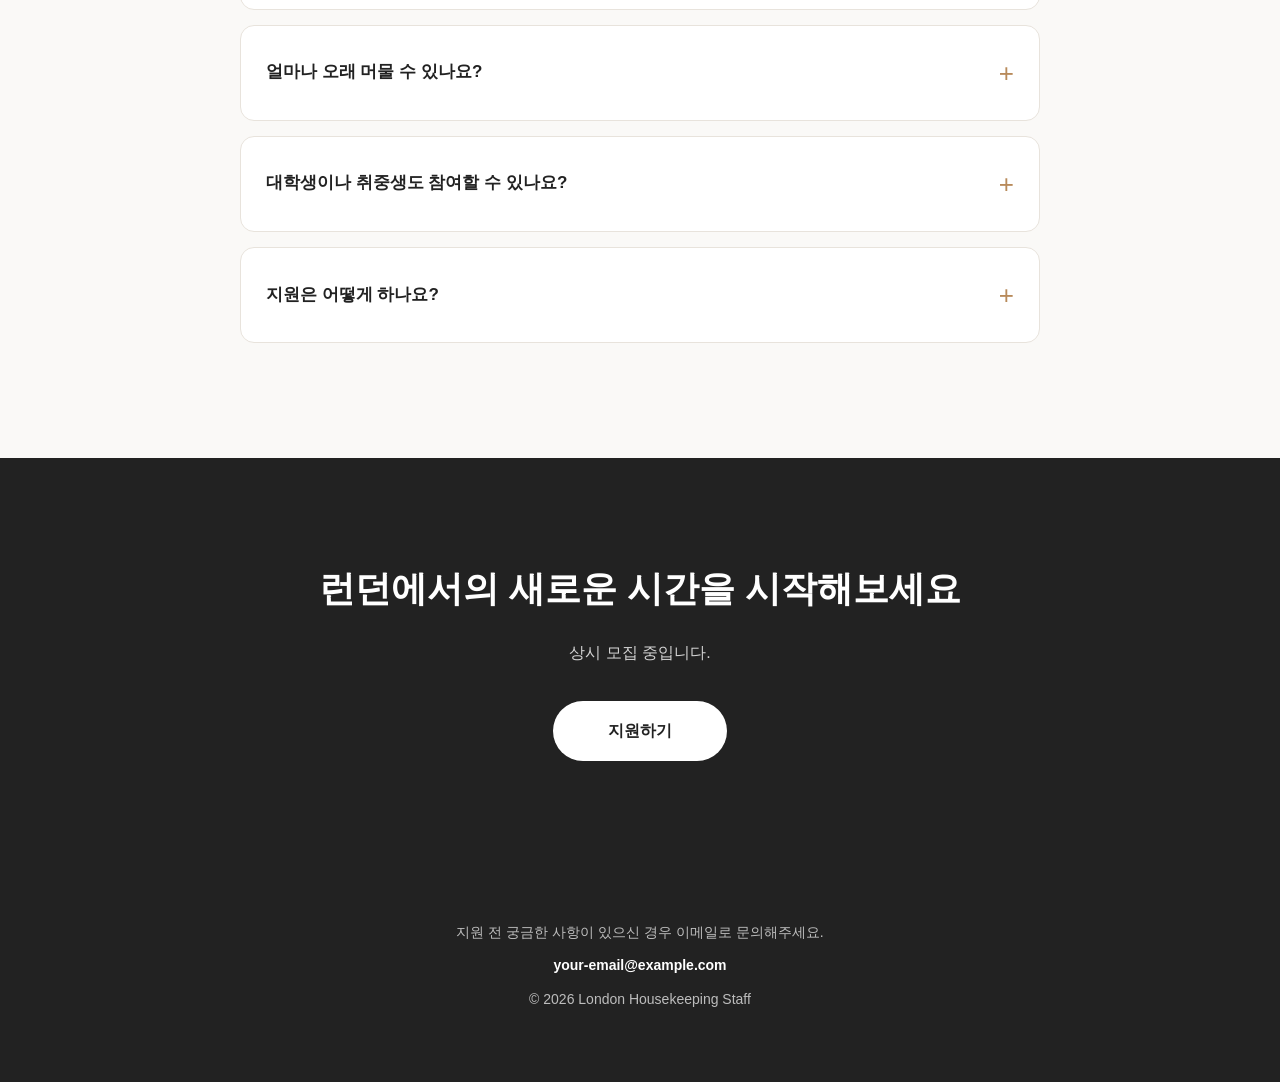
==== commit 80c6e3d3: "Update index.html" ====
--- a/index.html
+++ b/index.html
@@ -26,34 +26,50 @@
         </div>
 
 
-        <ul class="nav-menu">
-
-            <li>
-                <a href="#about" class="nav-link">
-                    소개
-                </a>
-            </li>
-
-            <li>
-                <a href="#work" class="nav-link">
-                    업무
-                </a>
-            </li>
-
-            <li>
-                <a href="#faq" class="nav-link">
-                    FAQ
-                </a>
-            </li>
-
-            <li>
-                <a href="#apply" class="nav-link cta-link">
-                    지원하기
-                </a>
-            </li>
-
-        </ul>
-
+       <ul class="nav-menu">
+
+    <li>
+        <a href="#about" class="nav-link">
+            소개
+        </a>
+    </li>
+
+
+    <li>
+        <a href="#work" class="nav-link">
+            업무
+        </a>
+    </li>
+
+
+    <li>
+        <a href="#benefits" class="nav-link">
+            제공 사항
+        </a>
+    </li>
+
+
+    <li>
+        <a href="#conditions" class="nav-link">
+            조건
+        </a>
+    </li>
+
+
+    <li>
+        <a href="#faq" class="nav-link">
+            FAQ
+        </a>
+    </li>
+
+
+    <li>
+        <a href="#apply" class="nav-link cta-link">
+            지원하기
+        </a>
+    </li>
+
+</ul>
     </div>
 
 </nav>
@@ -264,7 +280,7 @@
 </section>
 <!-- Accommodation Section -->
 
-<section class="section accommodation">
+<section class="section benefits" id="benefits">
 
 
     <div class="container">
@@ -356,7 +372,7 @@
 
 <!-- Condition Section -->
 
-<section class="section conditions">
+<section class="section conditions" id="conditions">
 
 
     <div class="container">
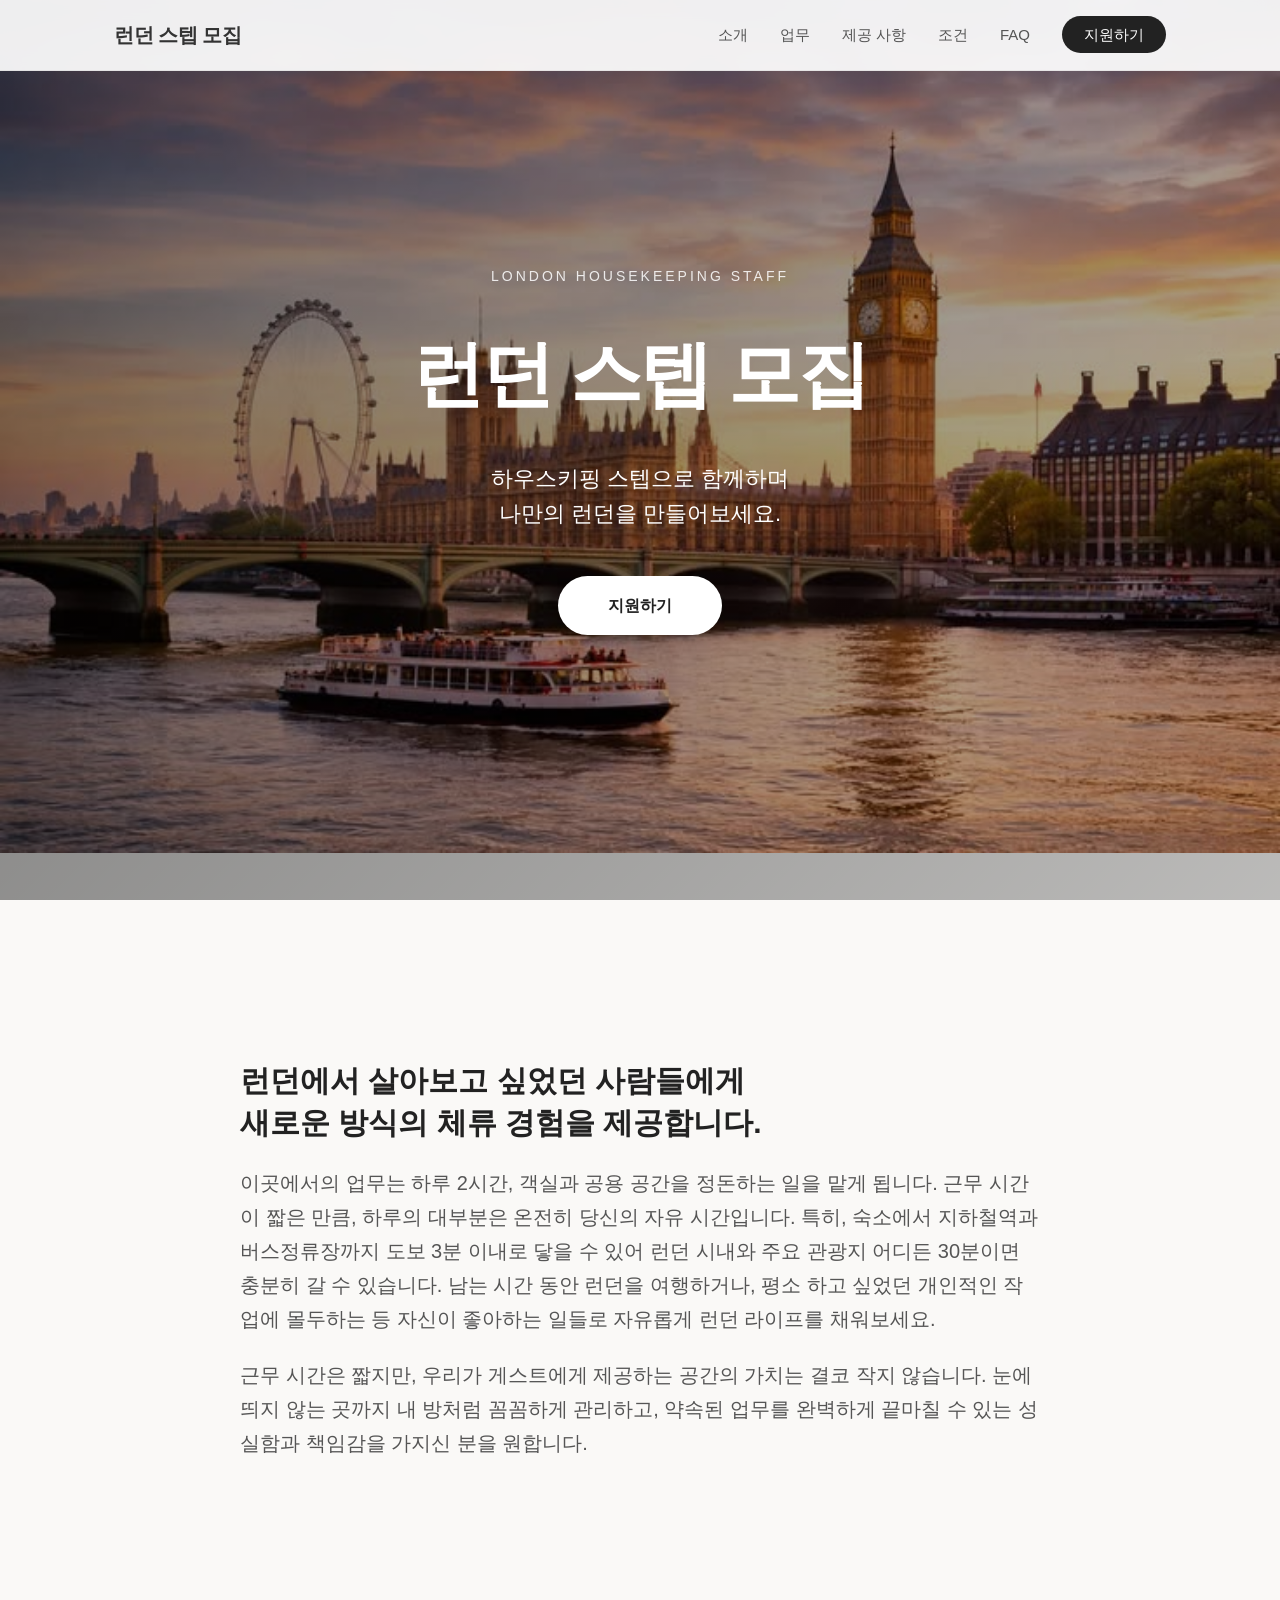
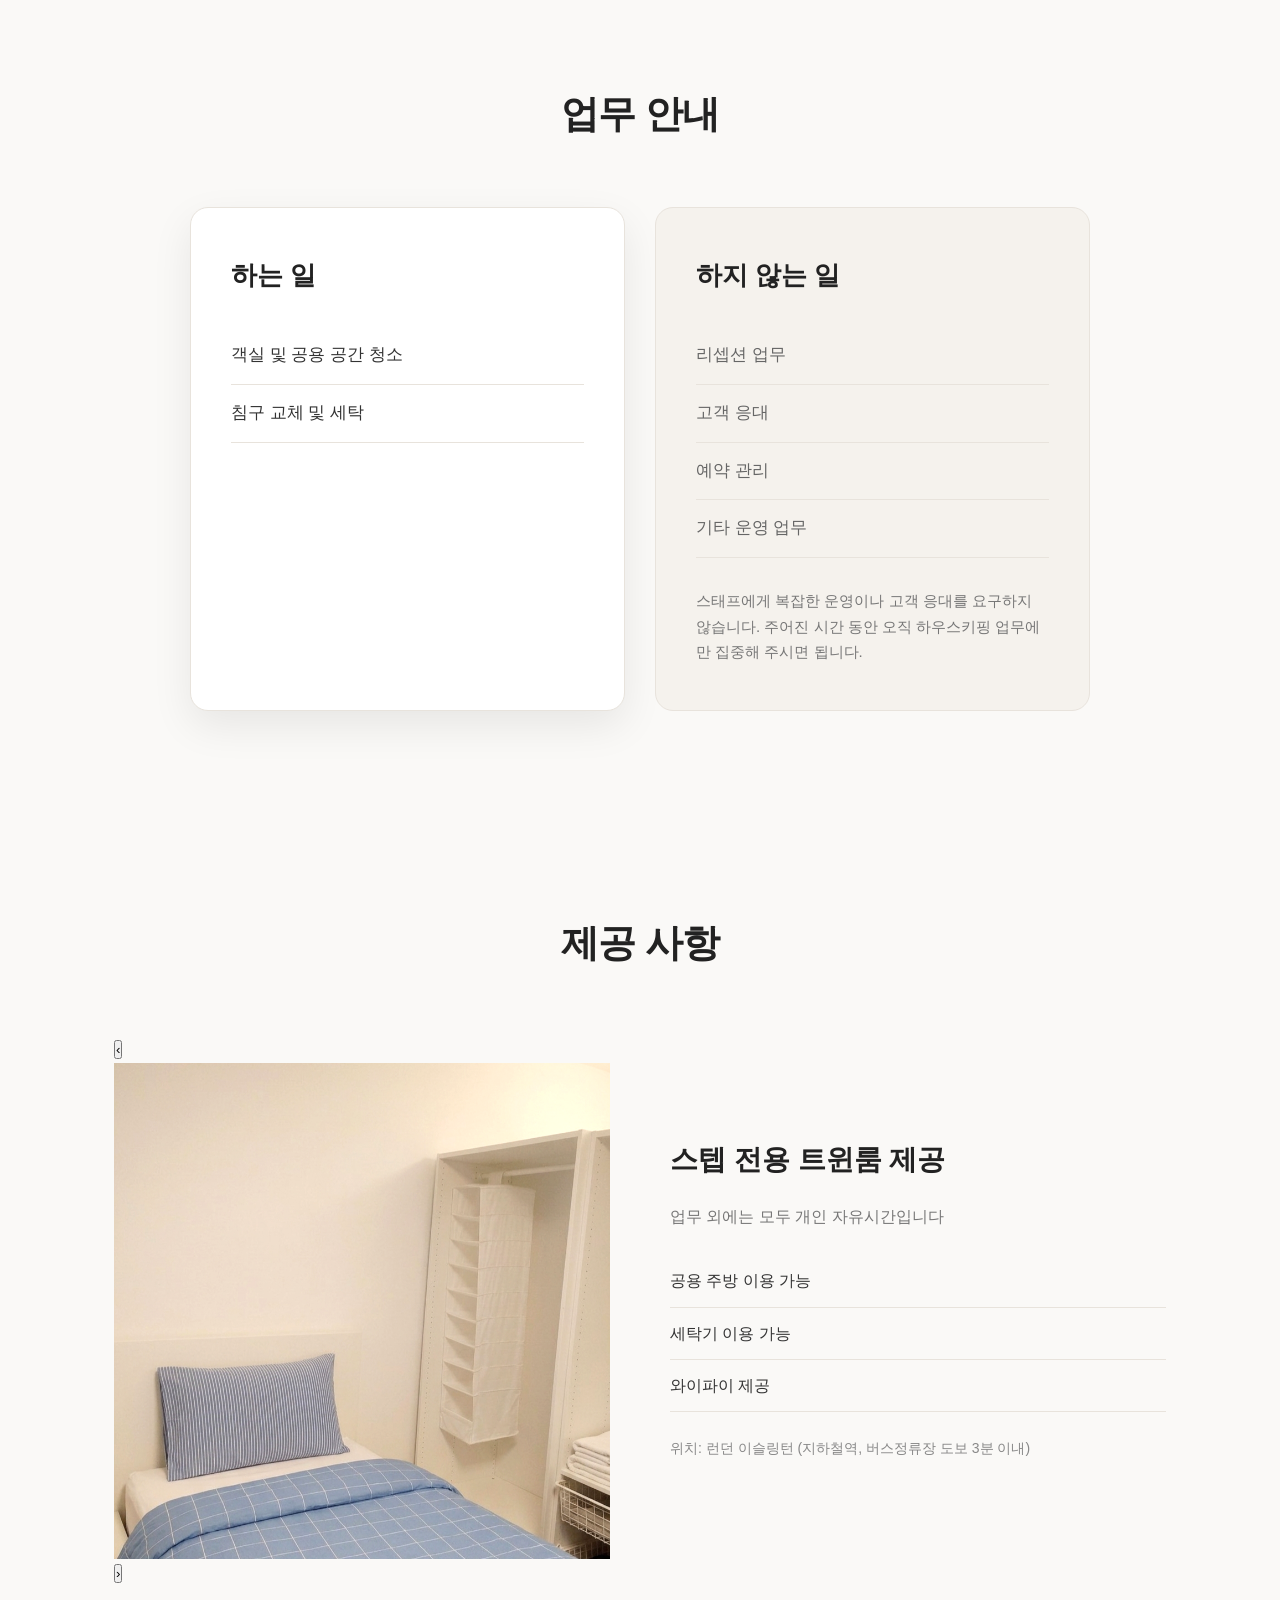
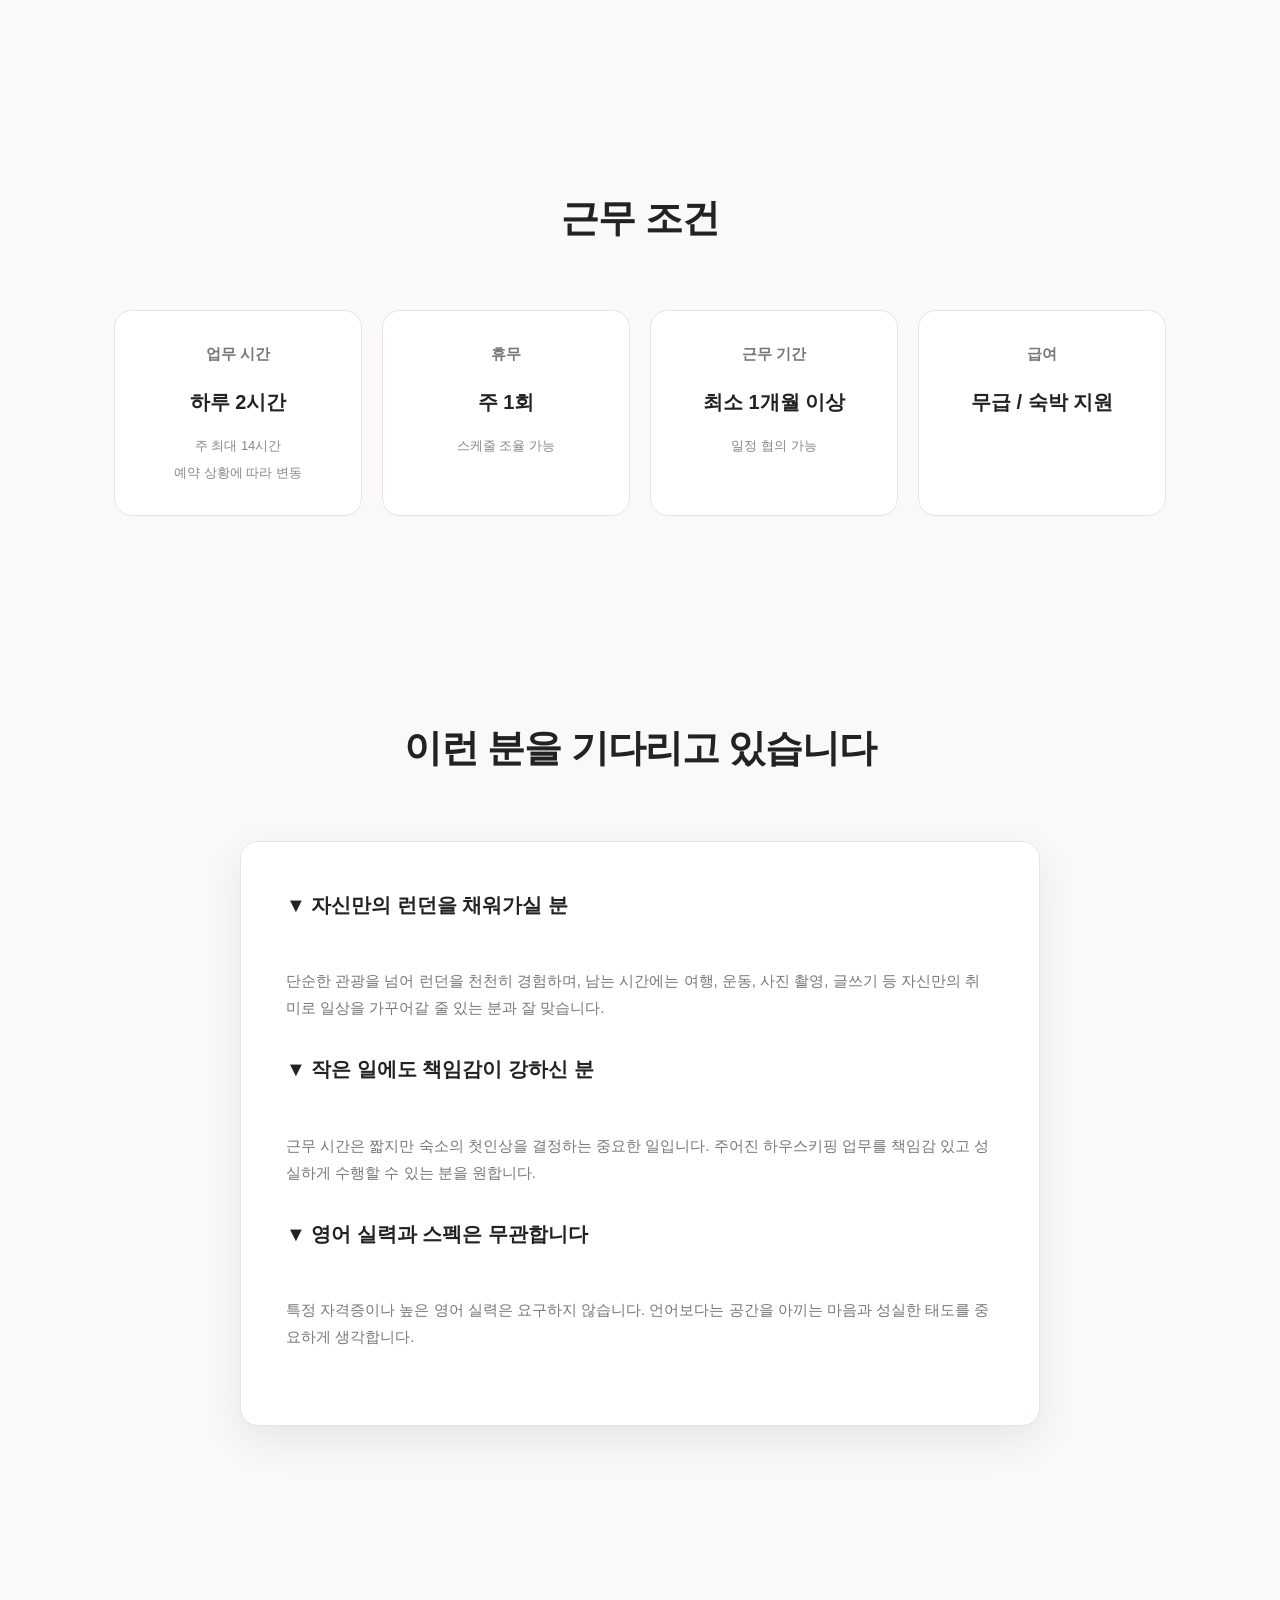
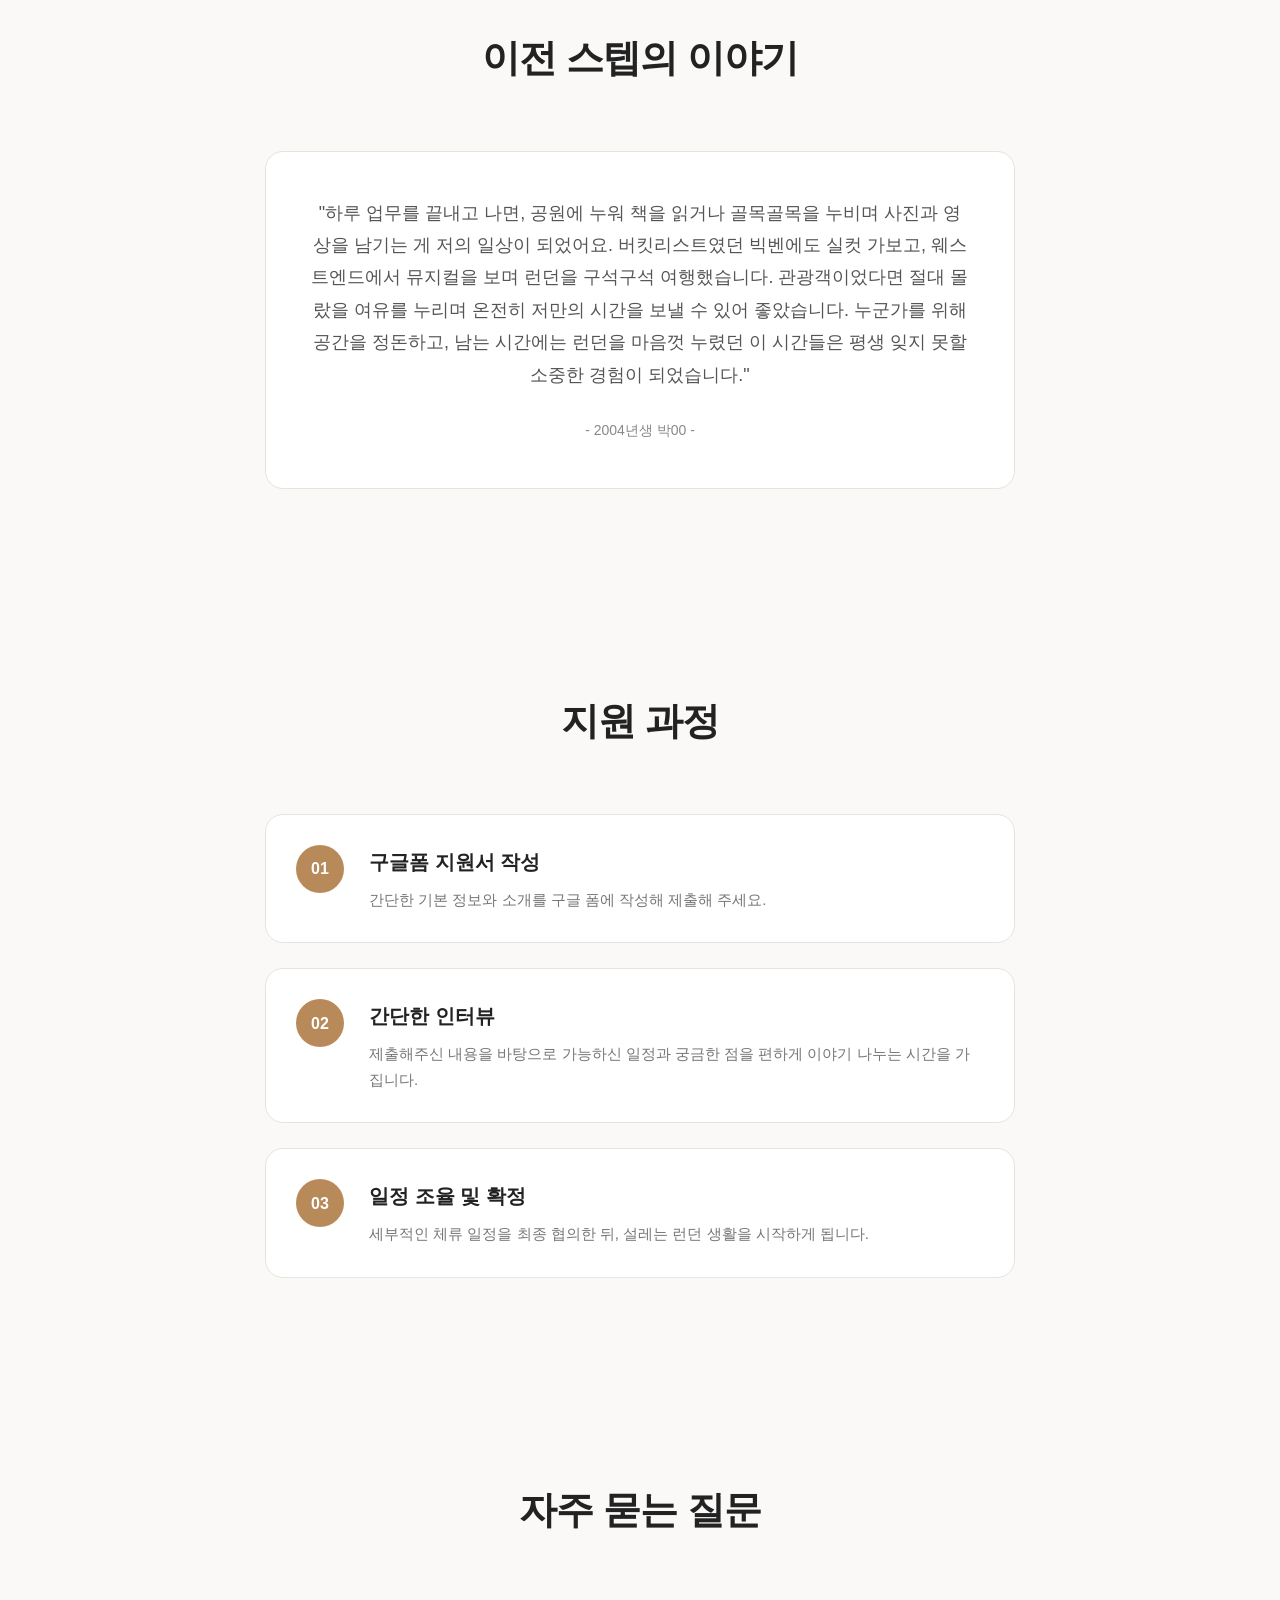
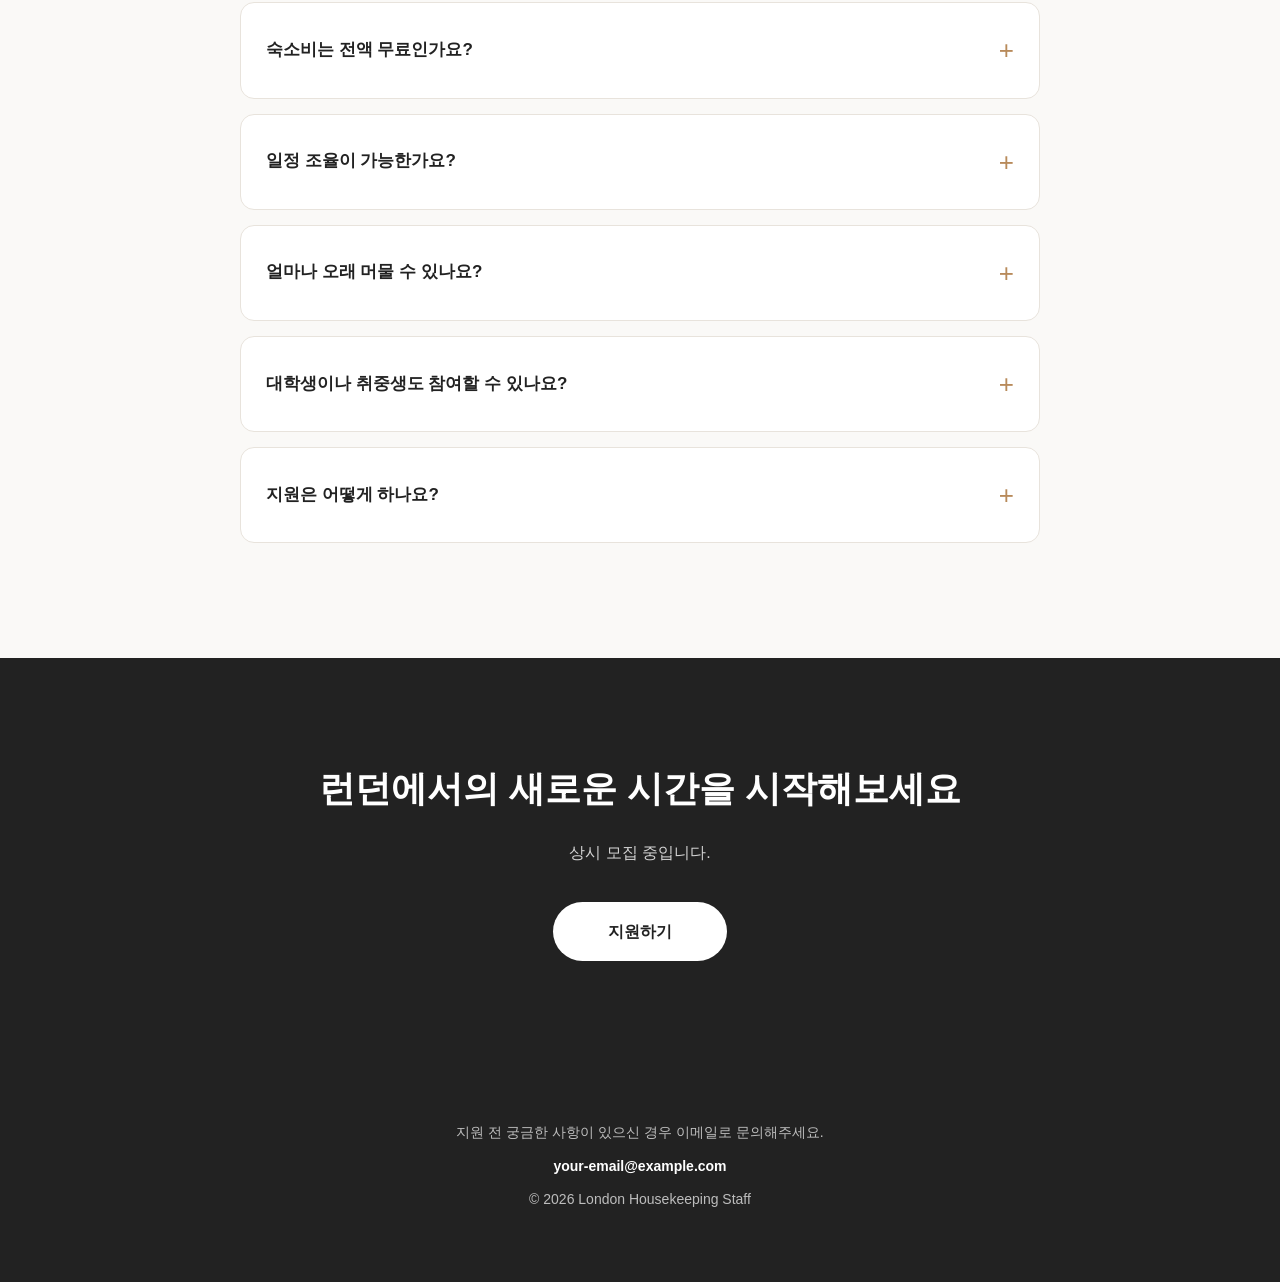
==== commit bace30d2: "Update index.html" ====
--- a/index.html
+++ b/index.html
@@ -85,7 +85,7 @@
 
     <img 
         class="hero-image"
-        src="https://images.unsplash.com/photo-1513635269975-59663e0ac1ad?auto=format&fit=crop&w=2000&q=80"
+        src="images/hero.jpg"
         alt="London street">
 
 
@@ -303,7 +303,7 @@
 
 <img 
 id="room-image"
-src="사진1"
+src="images/room1.jpg"
 alt="staff room">
 
 
@@ -889,7 +889,7 @@
         </p>
 
 
-        <a href="구글폼링크" class="apply-button">
+        <a href="https://forms.gle/sNmsG1HSqRqp7vCs9" class="apply-button">
             지원하기
         </a>
 
@@ -939,7 +939,7 @@
 
 <!-- Mobile Fixed Apply Button -->
 
-<a href="구글폼링크" class="mobile-apply-button">
+<a href="https://forms.gle/sNmsG1HSqRqp7vCs9" class="mobile-apply-button">
     런던 스텝 지원하기
 </a>
 
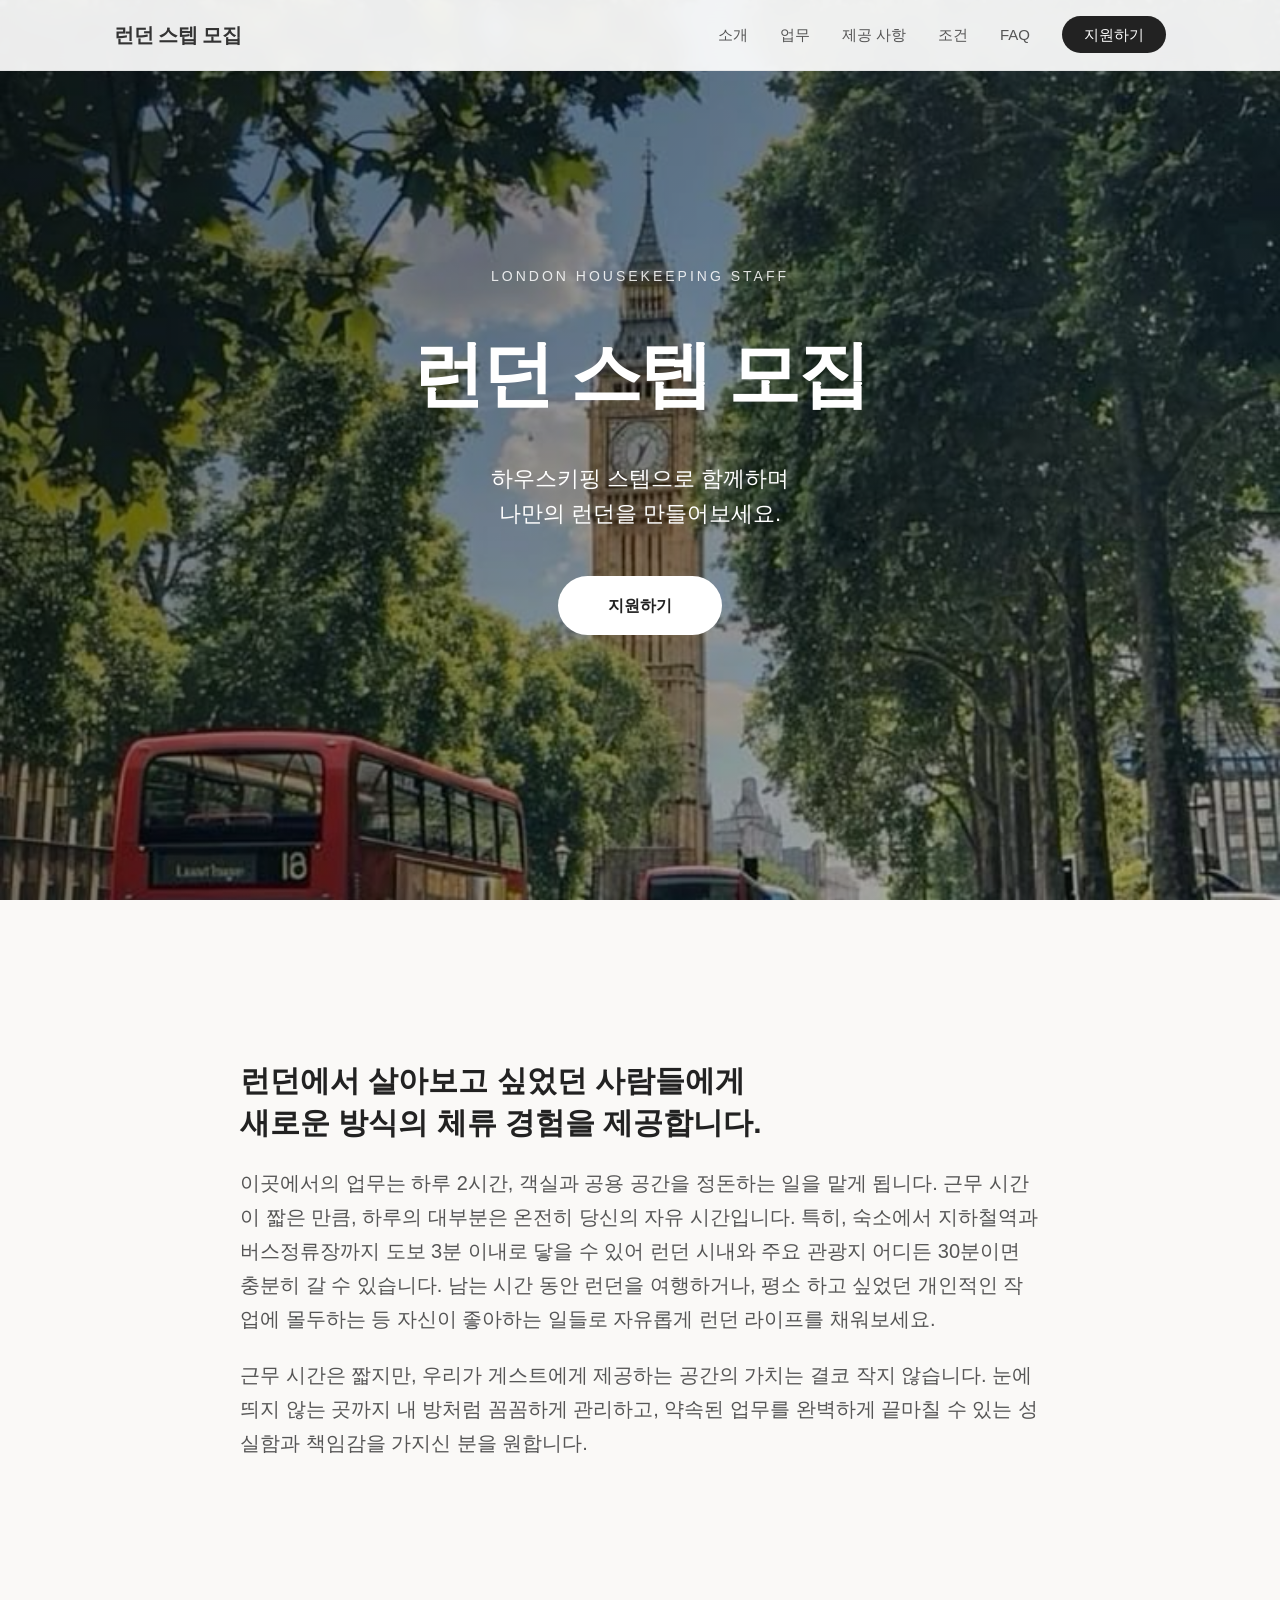
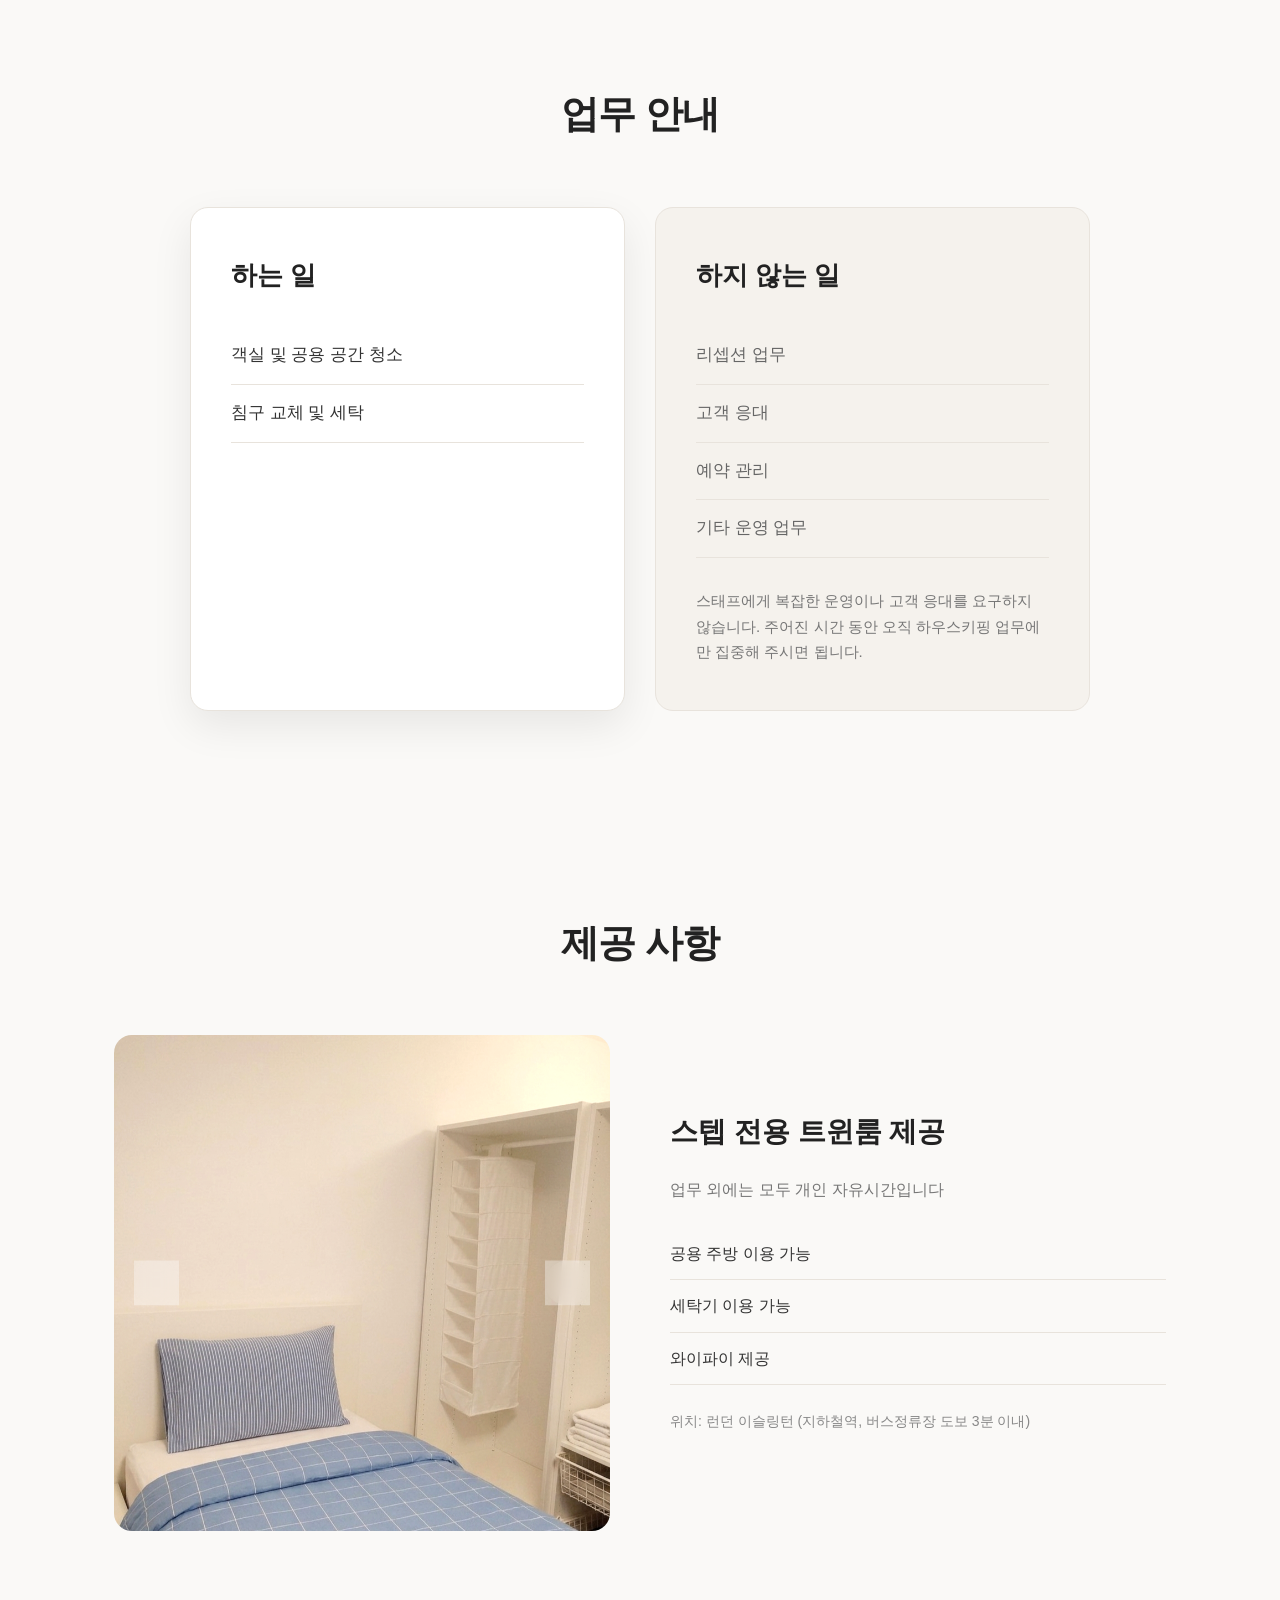
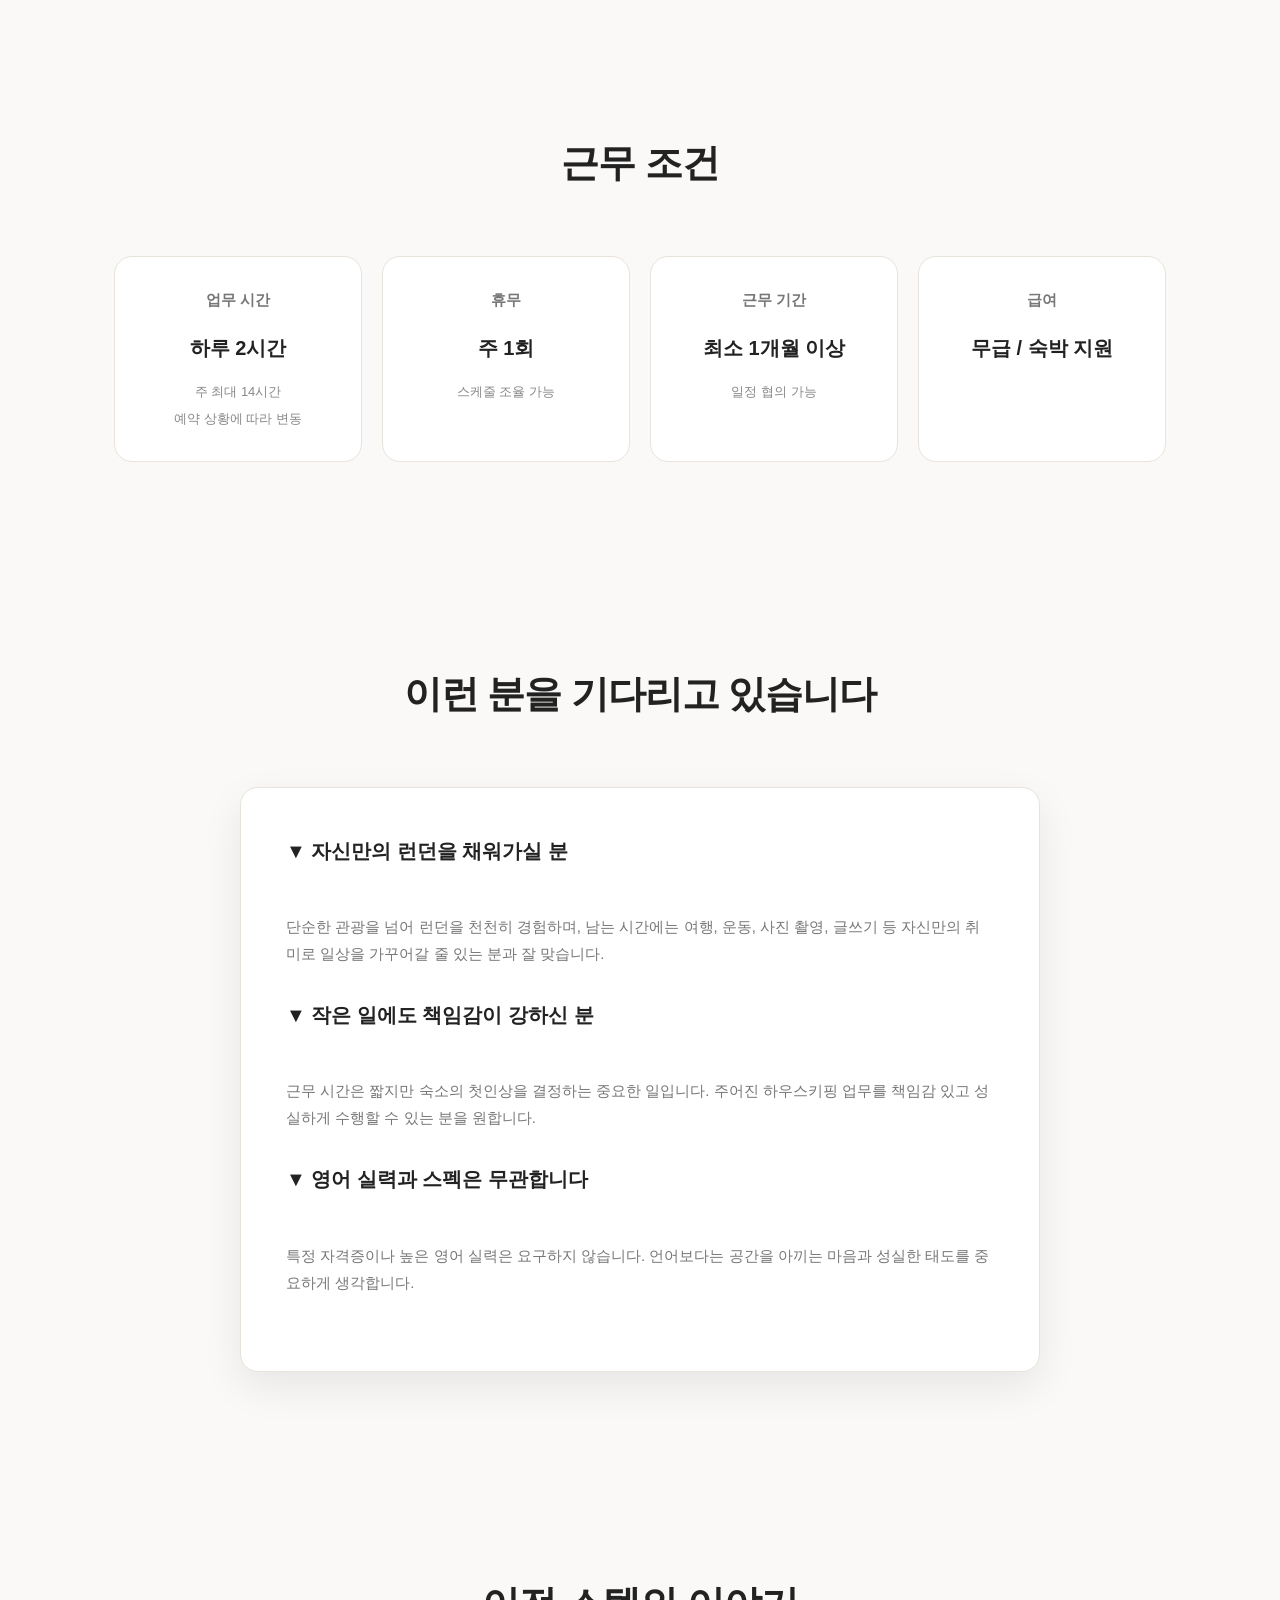
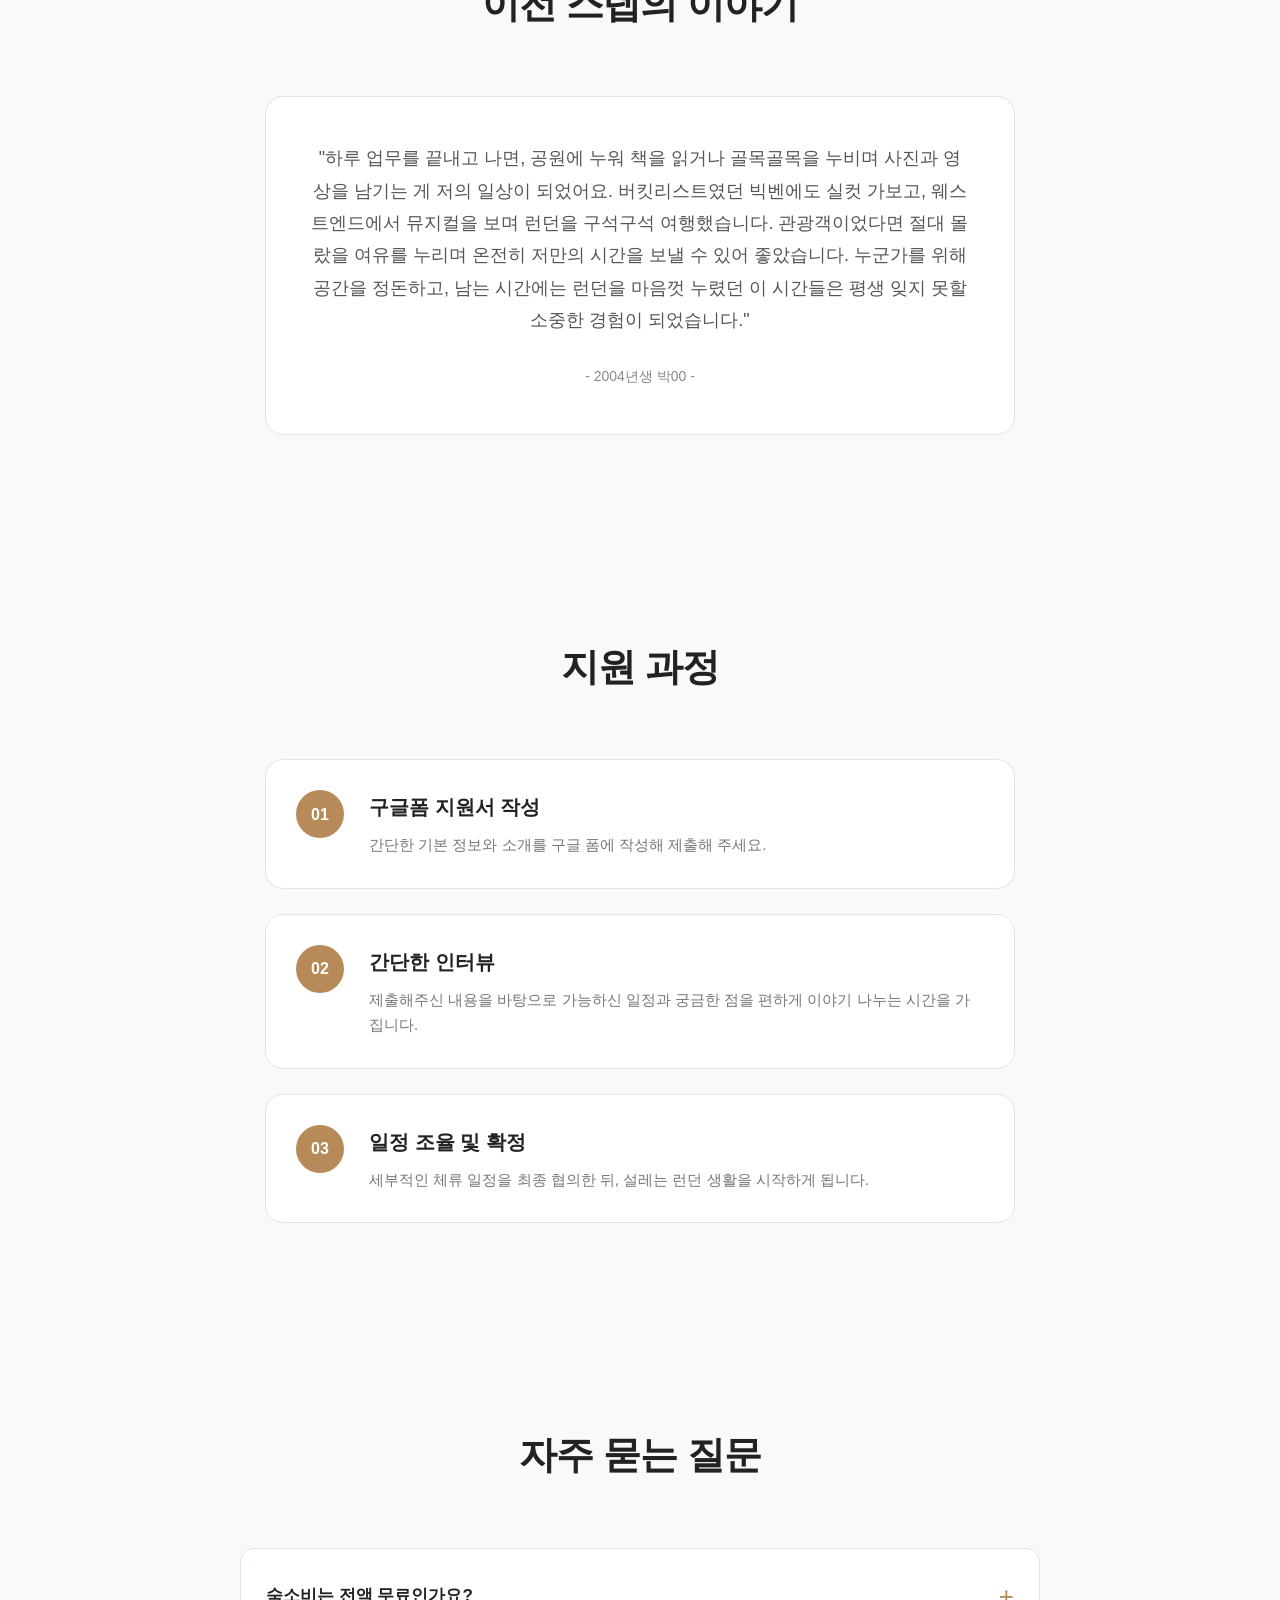
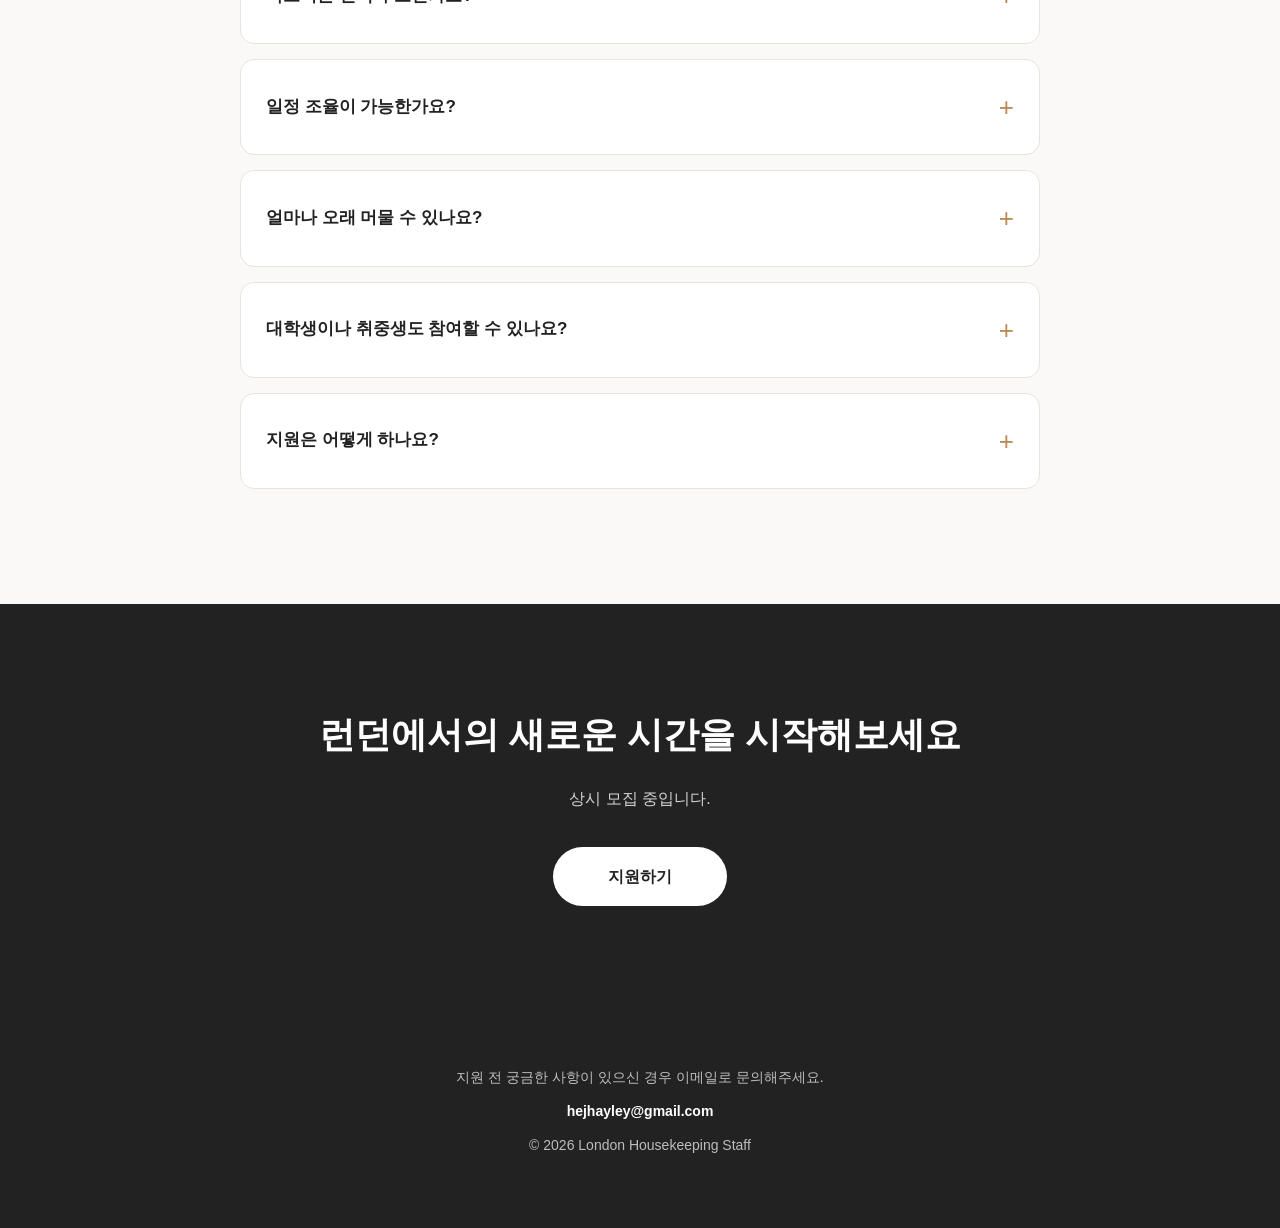
==== commit a1109a48: "Update index.html" ====
--- a/index.html
+++ b/index.html
@@ -922,7 +922,7 @@
 
 
         <p class="email">
-            your-email@example.com
+            hejhayley@gmail.com
         </p>
 
 
--- a/styles.css
+++ b/styles.css
@@ -268,7 +268,13 @@
 
     inset:0;
 
+    width:100%;
+
+    height:100%;
+
     object-fit:cover;
+
+    object-position:center center;
 
 }
 
@@ -1004,7 +1010,11 @@
 
 @media(max-width:768px){
 
-
+.hero-image {
+
+    object-position:center center;
+
+}
     /* 전체 여백 조정 */
 
     .section {
@@ -1071,7 +1081,7 @@
 
         min-height:600px;
 
-        height:90vh;
+        height:85vh;
 
     }
 
@@ -1968,3 +1978,92 @@
 }
 
 
+/* =====================
+   ROOM IMAGE SLIDER
+===================== */
+
+.accommodation-slider {
+
+    position:relative;
+
+    overflow:hidden;
+
+    border-radius:var(--radius);
+
+}
+
+
+.accommodation-slider img {
+
+    width:100%;
+
+    height:100%;
+
+    object-fit:cover;
+
+}
+
+
+
+.slider-btn {
+
+    position:absolute;
+
+    top:50%;
+
+    transform:translateY(-50%);
+
+    width:45px;
+
+    height:45px;
+
+    border-radius:50%;
+
+    border:none;
+
+    background:rgba(255,255,255,0.35);
+
+    backdrop-filter:blur(8px);
+
+    color:white;
+
+    font-size:30px;
+
+    display:flex;
+
+    align-items:center;
+
+    justify-content:center;
+
+    cursor:pointer;
+
+    z-index:5;
+
+    transition:.3s ease;
+
+}
+
+
+
+.slider-btn:hover {
+
+    background:rgba(255,255,255,0.7);
+
+    color:#333;
+
+}
+
+
+
+.slider-btn.prev {
+
+    left:20px;
+
+}
+
+
+.slider-btn.next {
+
+    right:20px;
+
+}
